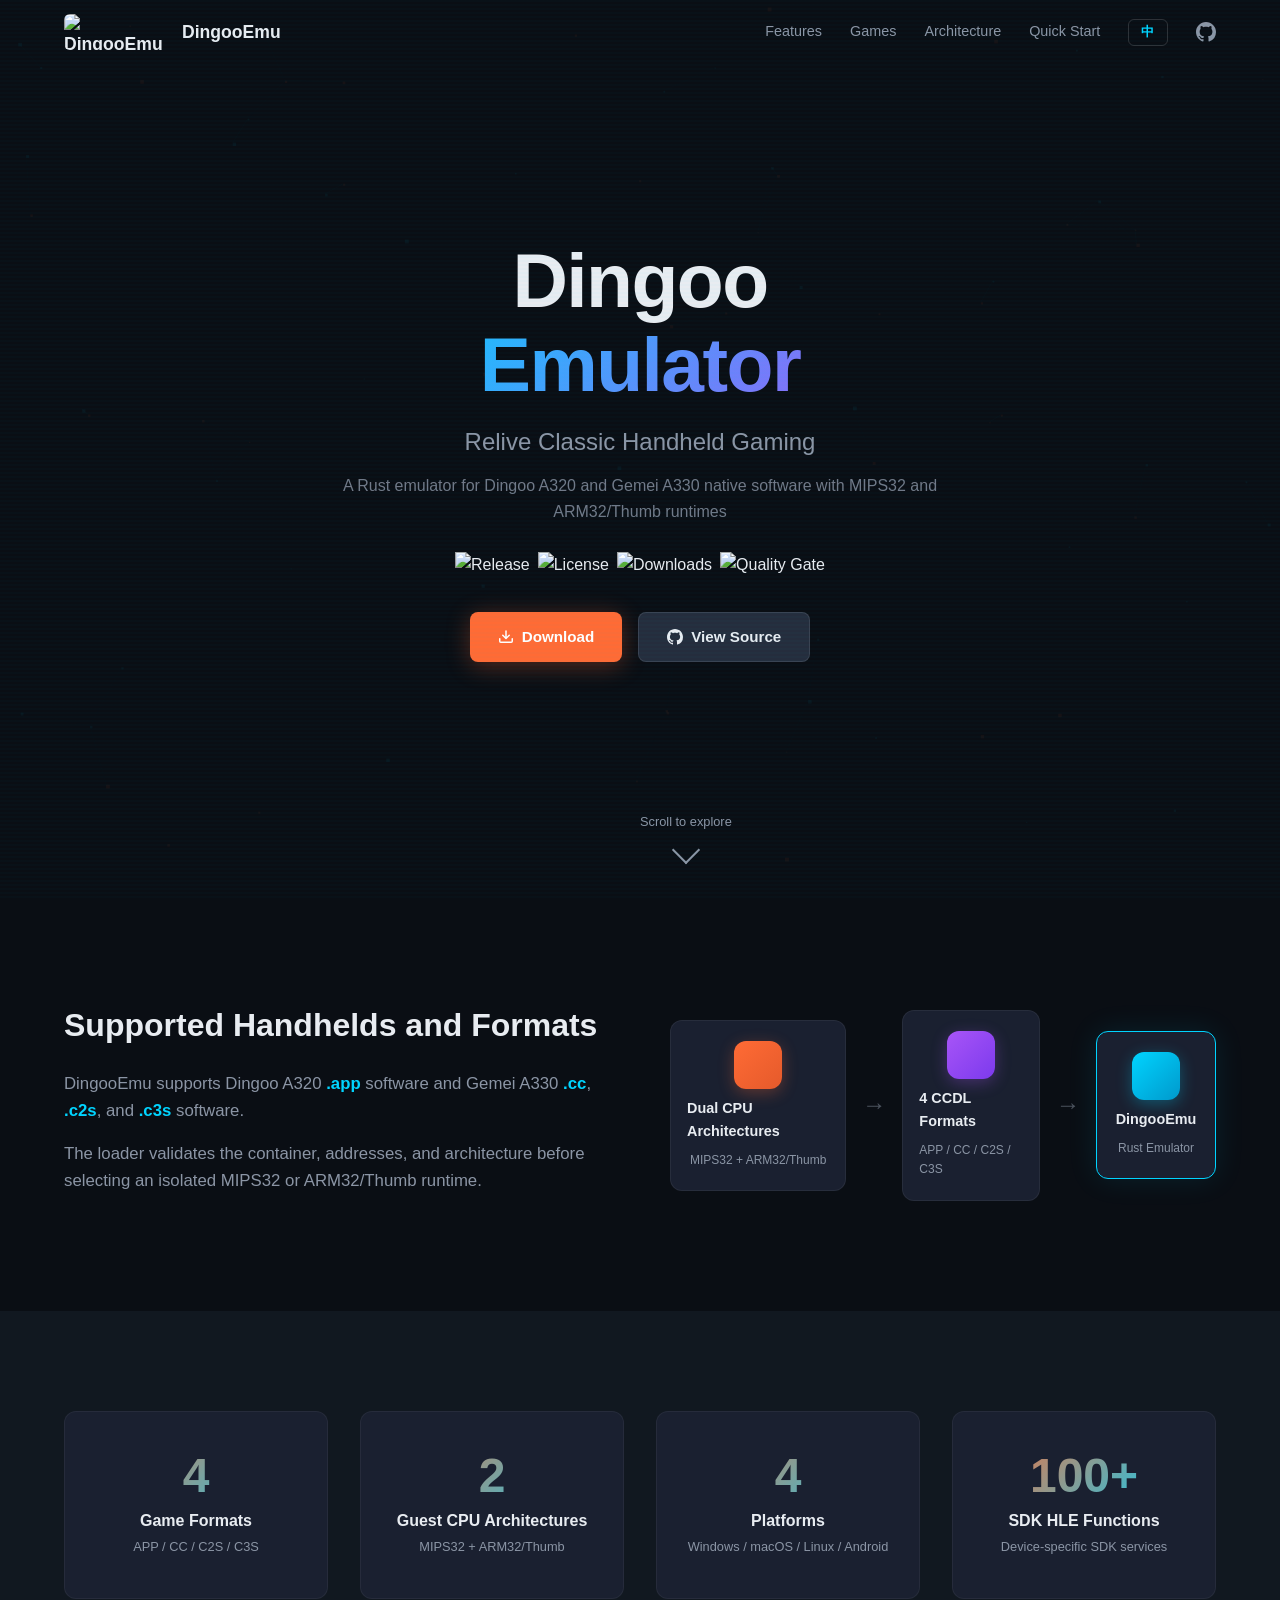
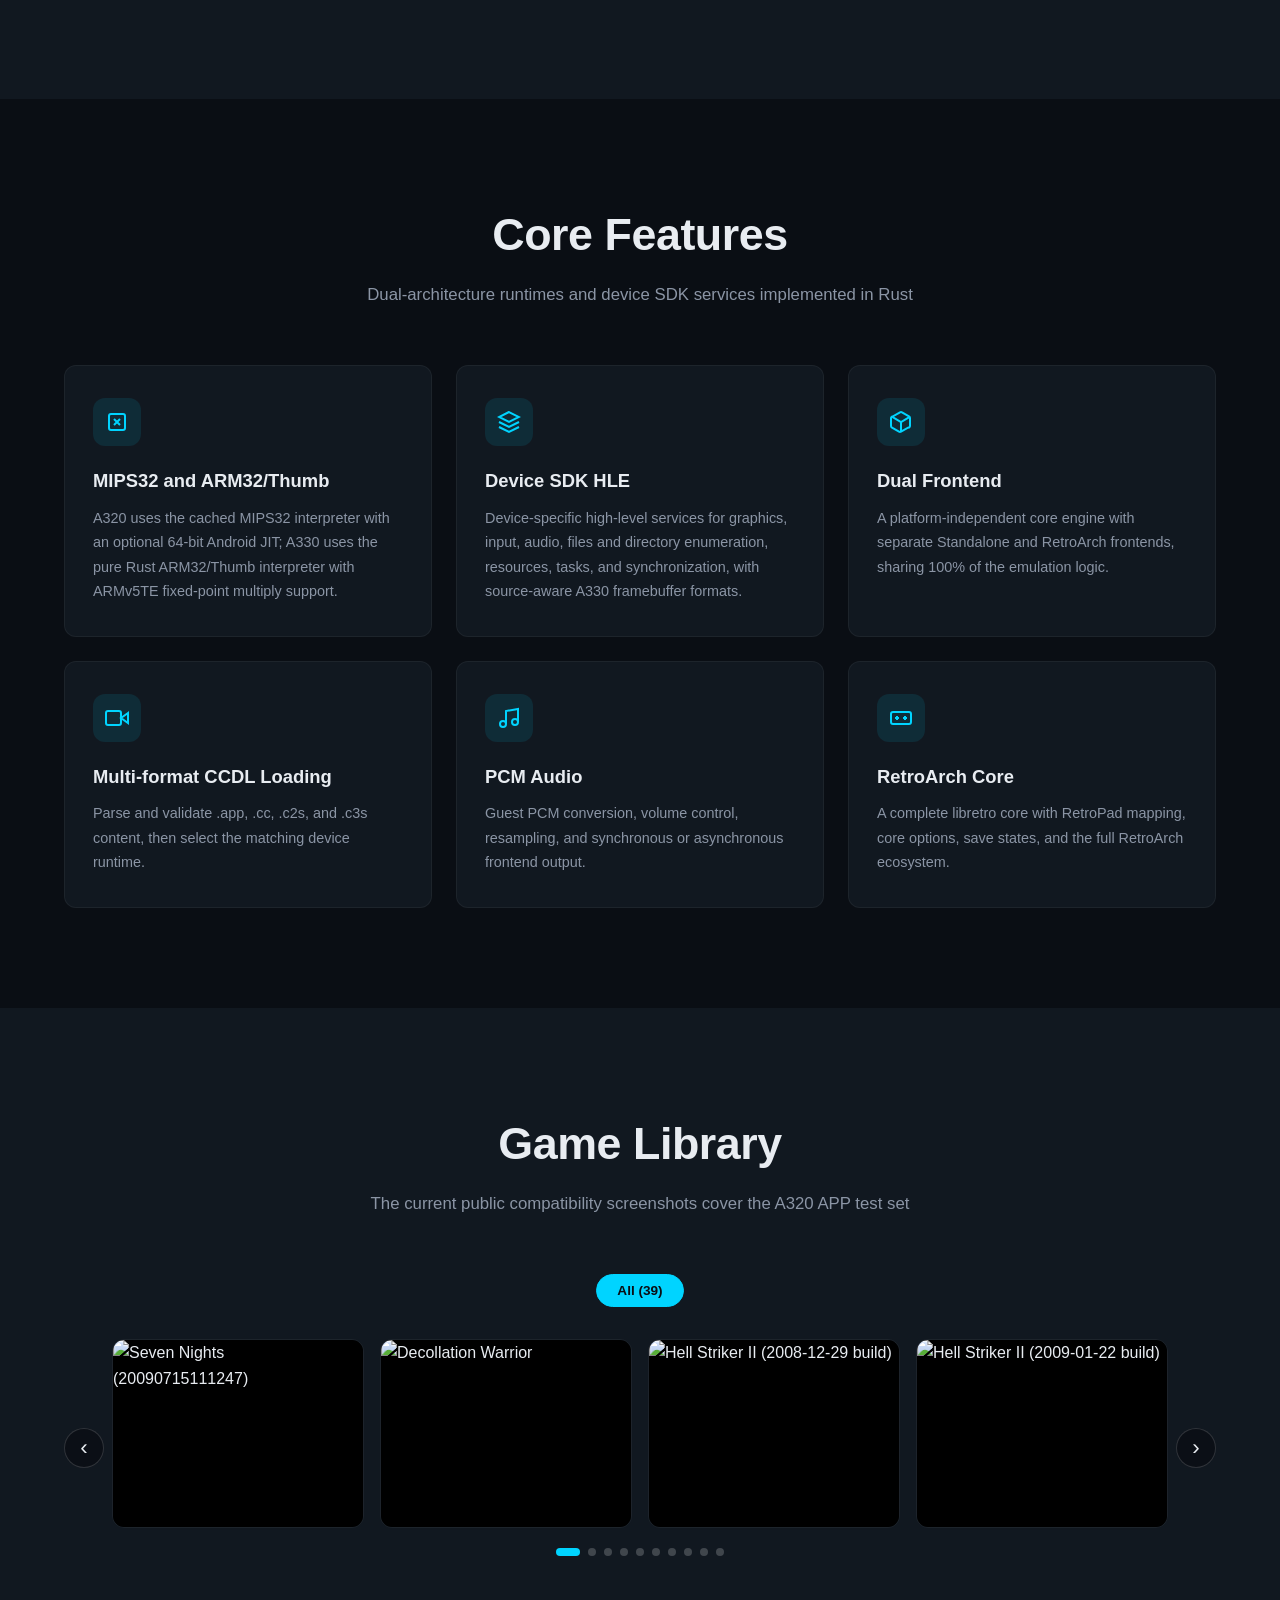
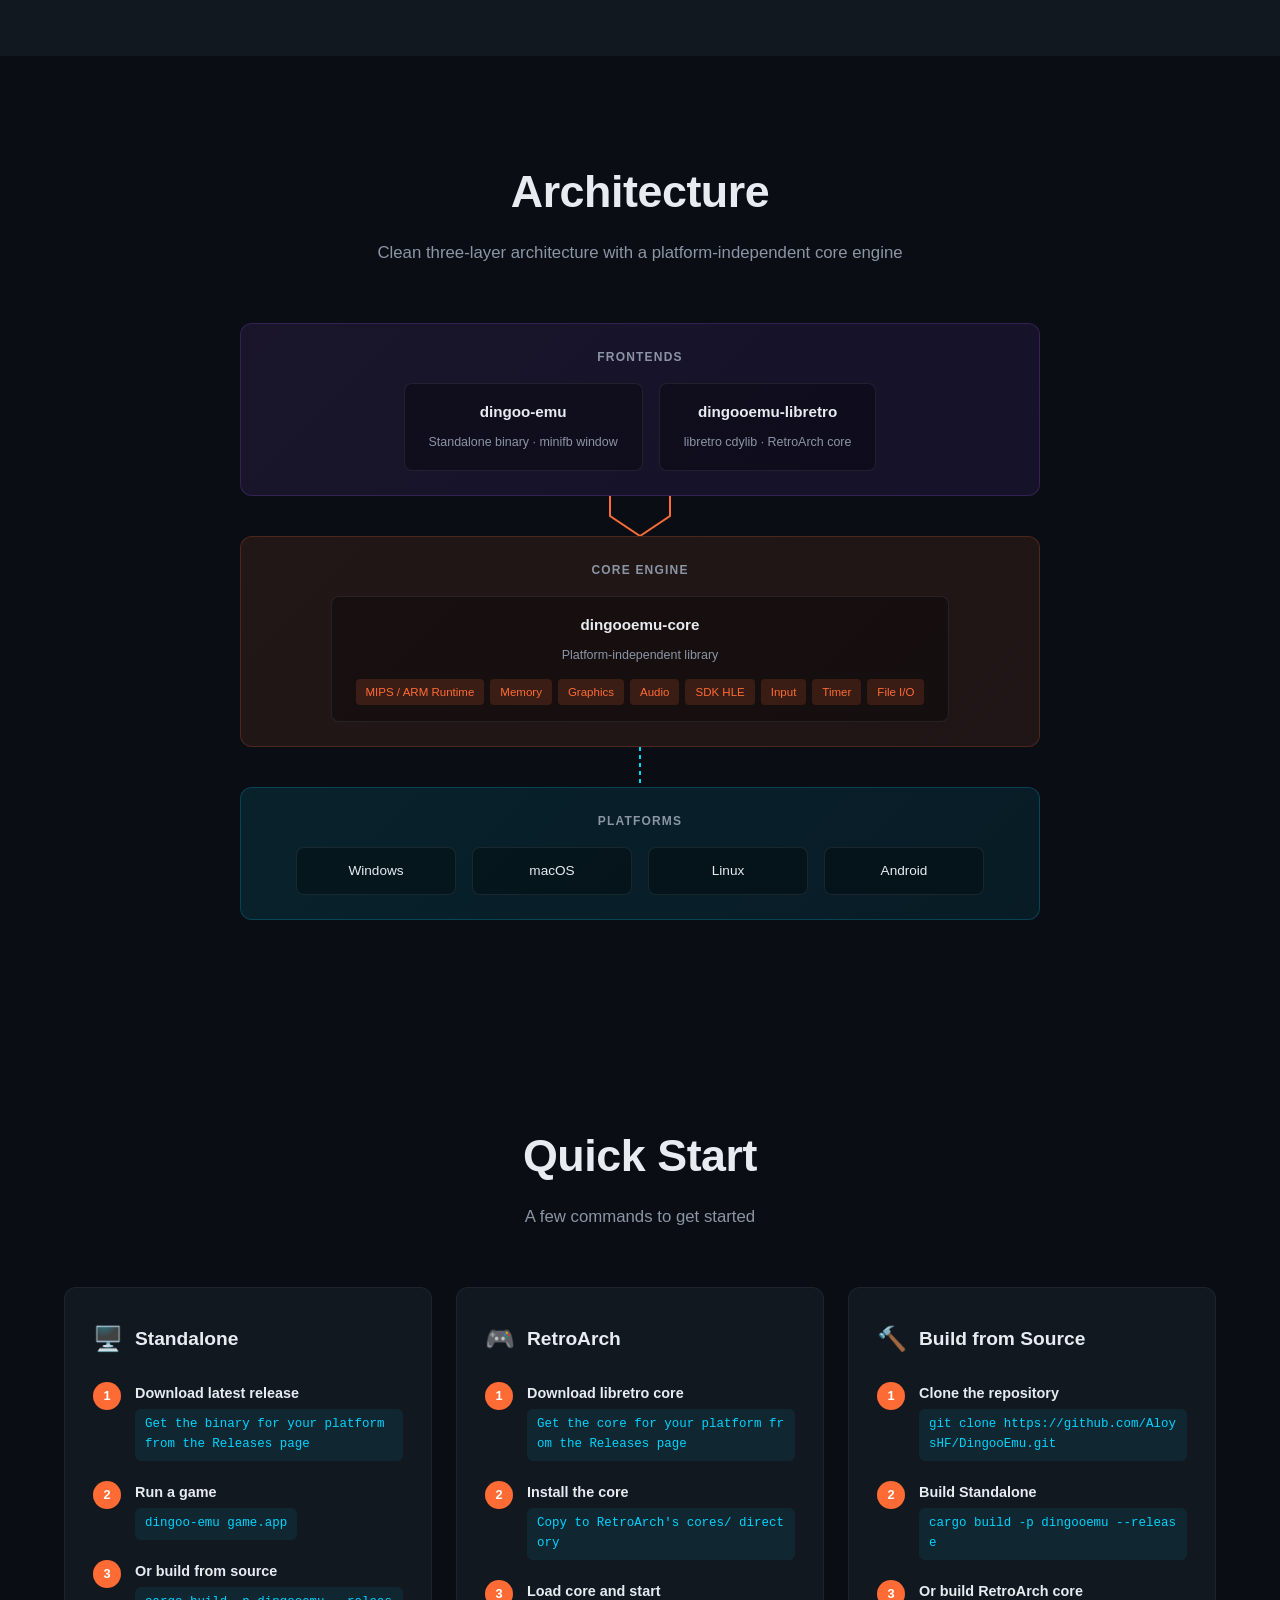
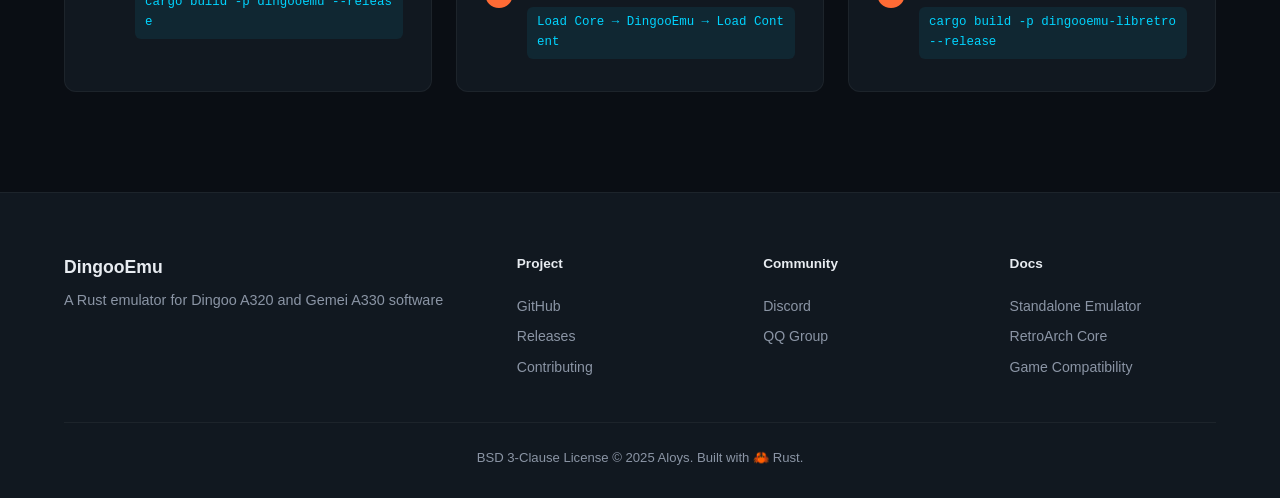
==== site/index.html @ b46c91ad "feat: enumerate A330 guest files" ====
<!DOCTYPE html>
<html lang="zh-CN">
<head>
  <meta charset="UTF-8">
  <meta name="viewport" content="width=device-width, initial-scale=1.0">
  <title>DingooEmu — 丁果 A320 与歌美 A330 模拟器</title>
  <meta name="description" content="用 Rust 编写的丁果 A320 与歌美 A330 模拟器，支持 APP、CC、C2S、C3S 和 MIPS32、ARM32/Thumb 双架构">
  <link rel="icon" type="image/png" href="res/logo-banner.png">
  <link rel="stylesheet" href="css/style.css">
</head>
<body>

  <!-- ====== NAV ====== -->
  <nav id="navbar">
    <div class="nav-inner">
      <a href="#hero" class="nav-logo">
        <img src="res/logo-banner.png" alt="DingooEmu" width="120" height="40">
        <span>DingooEmu</span>
      </a>
      <div class="nav-links">
        <a href="#features" data-i18n="nav-features">核心特性</a>
        <a href="#gallery" data-i18n="nav-games">游戏库</a>
        <a href="#architecture" data-i18n="nav-arch">技术架构</a>
        <a href="#quickstart" data-i18n="nav-quickstart">快速开始</a>
        <button id="lang-toggle" class="lang-toggle" aria-label="Switch language">EN</button>
        <a href="https://github.com/AloysHF/DingooEmu" class="nav-github" target="_blank">
          <svg width="20" height="20" viewBox="0 0 16 16" fill="currentColor"><path d="M8 0C3.58 0 0 3.58 0 8c0 3.54 2.29 6.53 5.47 7.59.4.07.55-.17.55-.38 0-.19-.01-.82-.01-1.49-2.01.37-2.53-.49-2.69-.94-.09-.23-.48-.94-.82-1.13-.28-.15-.68-.52-.01-.53.63-.01 1.08.58 1.23.82.72 1.21 1.87.87 2.33.66.07-.52.28-.87.51-1.07-1.78-.2-3.64-.89-3.64-3.95 0-.87.31-1.59.82-2.15-.08-.2-.36-1.02.08-2.12 0 0 .67-.21 2.2.82.64-.18 1.32-.27 2-.27.68 0 1.36.09 2 .27 1.53-1.04 2.2-.82 2.2-.82.44 1.1.16 1.92.08 2.12.51.56.82 1.27.82 2.15 0 3.07-1.87 3.75-3.65 3.95.29.25.54.73.54 1.48 0 1.07-.01 1.93-.01 2.2 0 .21.15.46.55.38A8.013 8.013 0 0016 8c0-4.42-3.58-8-8-8z"/></svg>
        </a>
      </div>
      <button class="nav-toggle" aria-label="Toggle menu">
        <span></span><span></span><span></span>
      </button>
    </div>
  </nav>

  <!-- ====== HERO ====== -->
  <section id="hero">
    <div class="hero-bg">
      <canvas id="pixel-canvas"></canvas>
    </div>
    <div class="hero-content">
      <h1 class="hero-title">
        <span class="hero-title-line">Dingoo</span>
        <span class="hero-title-line accent">Emulator</span>
      </h1>
      <p class="hero-subtitle" data-i18n="hero-subtitle">重温经典掌机游戏</p>
      <p class="hero-desc" data-i18n="hero-desc">用 Rust 编写的丁果 A320 与歌美 A330 模拟器，支持 MIPS32 和 ARM32/Thumb 原生软件</p>
      <div class="hero-badges">
        <img src="https://img.shields.io/github/v/release/AloysHF/DingooEmu?style=for-the-badge" alt="Release">
        <img src="https://img.shields.io/badge/license-BSD%203--Clause-blue?style=for-the-badge" alt="License">
        <img src="https://img.shields.io/github/downloads/AloysHF/DingooEmu/total?style=for-the-badge&label=downloads" alt="Downloads">
        <img src="https://sonarcloud.io/api/project_badges/measure?project=AloysHF_DingooEmu&metric=alert_status&style=for-the-badge" alt="Quality Gate">
      </div>
      <div class="hero-actions">
        <a href="https://github.com/AloysHF/DingooEmu/releases/latest" class="btn btn-primary" target="_blank">
          <svg width="16" height="16" viewBox="0 0 16 16" fill="currentColor"><path d="M2.75 14A1.75 1.75 0 011 12.25v-2.5a.75.75 0 011.5 0v2.5c0 .138.112.25.25.25h10.5a.25.25 0 00.25-.25v-2.5a.75.75 0 011.5 0v2.5A1.75 1.75 0 0113.25 14H2.75z"/><path d="M7.25 7.689V2a.75.75 0 011.5 0v5.689l1.97-1.969a.749.749 0 111.06 1.06l-3.25 3.25a.749.749 0 01-1.06 0L4.22 6.78a.749.749 0 111.06-1.06l1.97 1.969z"/></svg>
          <span data-i18n="hero-download">下载</span>
        </a>
        <a href="https://github.com/AloysHF/DingooEmu" class="btn btn-secondary" target="_blank">
          <svg width="16" height="16" viewBox="0 0 16 16" fill="currentColor"><path d="M8 0C3.58 0 0 3.58 0 8c0 3.54 2.29 6.53 5.47 7.59.4.07.55-.17.55-.38 0-.19-.01-.82-.01-1.49-2.01.37-2.53-.49-2.69-.94-.09-.23-.48-.94-.82-1.13-.28-.15-.68-.52-.01-.53.63-.01 1.08.58 1.23.82.72 1.21 1.87.87 2.33.66.07-.52.28-.87.51-1.07-1.78-.2-3.64-.89-3.64-3.95 0-.87.31-1.59.82-2.15-.08-.2-.36-1.02.08-2.12 0 0 .67-.21 2.2.82.64-.18 1.32-.27 2-.27.68 0 1.36.09 2 .27 1.53-1.04 2.2-.82 2.2-.82.44 1.1.16 1.92.08 2.12.51.56.82 1.27.82 2.15 0 3.07-1.87 3.75-3.65 3.95.29.25.54.73.54 1.48 0 1.07-.01 1.93-.01 2.2 0 .21.15.46.55.38A8.013 8.013 0 0016 8c0-4.42-3.58-8-8-8z"/></svg>
          <span data-i18n="hero-github">查看源码</span>
        </a>
      </div>
    </div>
    <div class="hero-scroll">
      <span data-i18n="hero-scroll">向下滚动探索</span>
      <div class="scroll-arrow"></div>
    </div>
  </section>

  <!-- ====== ABOUT ====== -->
  <section id="about" class="section">
    <div class="container">
      <div class="about-grid">
        <div class="about-text fade-in-up">
          <h2 data-i18n="about-title">支持的掌机与格式</h2>
          <p data-i18n="about-p1">DingooEmu 支持丁果 A320 的 <strong>.app</strong> 原生软件，以及歌美 A330 的 <strong>.cc</strong>、<strong>.c2s</strong> 和 <strong>.c3s</strong> 原生软件。</p>
          <p data-i18n="about-p2">加载器会验证容器、地址和架构，再选择彼此隔离的 MIPS32 或 ARM32/Thumb 运行时。</p>
        </div>
        <div class="about-diagram fade-in-up">
          <div class="diagram-flow">
            <div class="diagram-node">
              <div class="diagram-icon chip-icon"></div>
              <span data-i18n="about-chip">双 CPU 架构</span>
              <small data-i18n="about-chip-sub">MIPS32 + ARM32/Thumb</small>
            </div>
            <div class="diagram-arrow">→</div>
            <div class="diagram-node">
              <div class="diagram-icon game-icon"></div>
              <span data-i18n="about-game">4 种 CCDL 格式</span>
              <small data-i18n="about-game-sub">APP / CC / C2S / C3S</small>
            </div>
            <div class="diagram-arrow">→</div>
            <div class="diagram-node highlight">
              <div class="diagram-icon emu-icon"></div>
              <span>DingooEmu</span>
              <small data-i18n="about-emu-sub">Rust 模拟器</small>
            </div>
          </div>
        </div>
      </div>
    </div>
  </section>

  <!-- ====== STATS ====== -->
  <section id="stats" class="section section-dark">
    <div class="container">
      <div class="stats-grid">
        <div class="stat-item fade-in-up">
          <div class="stat-number" data-target="4">0</div>
          <div class="stat-label" data-i18n="stat-games">支持游戏格式</div>
          <div class="stat-sub" data-i18n="stat-games-sub">APP / CC / C2S / C3S</div>
        </div>
        <div class="stat-item fade-in-up">
          <div class="stat-number" data-target="2">0</div>
          <div class="stat-label" data-i18n="stat-opcodes">来宾 CPU 架构</div>
          <div class="stat-sub" data-i18n="stat-opcodes-sub">MIPS32 + ARM32/Thumb</div>
        </div>
        <div class="stat-item fade-in-up">
          <div class="stat-number" data-target="4">0</div>
          <div class="stat-label" data-i18n="stat-platforms">目标平台</div>
          <div class="stat-sub" data-i18n="stat-platforms-sub">Windows / macOS / Linux / Android</div>
        </div>
        <div class="stat-item fade-in-up">
          <div class="stat-number" data-target="100" data-suffix="+">0</div>
          <div class="stat-label" data-i18n="stat-lines">SDK HLE 函数</div>
          <div class="stat-sub" data-i18n="stat-lines-sub">设备专用 SDK 服务</div>
        </div>
      </div>
    </div>
  </section>

  <!-- ====== FEATURES ====== -->
  <section id="features" class="section">
    <div class="container">
      <h2 class="section-title fade-in-up" data-i18n="feat-title">核心特性</h2>
      <p class="section-subtitle fade-in-up" data-i18n="feat-subtitle">双架构运行时与设备 SDK 均使用 Rust 实现</p>
      <div class="features-grid">
        <div class="feature-card fade-in-up">
          <div class="feature-icon">
            <svg viewBox="0 0 24 24" fill="none" stroke="currentColor" stroke-width="2"><rect x="4" y="4" width="16" height="16" rx="2"/><path d="M9 9l3 3-3 3"/><path d="M15 15l-3-3 3-3"/></svg>
          </div>
          <h3 data-i18n="feat-mips-title">MIPS32 与 ARM32/Thumb</h3>
          <p data-i18n="feat-mips-desc">A320 使用缓存 MIPS32 解释器，并可在 64 位 Android 上启用 JIT；A330 使用支持 ARMv5TE 定点乘法的纯 Rust ARM32/Thumb 解释器。</p>
        </div>
        <div class="feature-card fade-in-up">
          <div class="feature-icon">
            <svg viewBox="0 0 24 24" fill="none" stroke="currentColor" stroke-width="2"><path d="M12 2L2 7l10 5 10-5-10-5z"/><path d="M2 17l10 5 10-5"/><path d="M2 12l10 5 10-5"/></svg>
          </div>
          <h3 data-i18n="feat-sdk-title">设备 SDK HLE</h3>
          <p data-i18n="feat-sdk-desc">按设备提供图形、输入、音频、文件与目录枚举、资源、任务和同步等高层模拟服务，并按 A330 帧缓冲来源处理像素格式。</p>
        </div>
        <div class="feature-card fade-in-up">
          <div class="feature-icon">
            <svg viewBox="0 0 24 24" fill="none" stroke="currentColor" stroke-width="2"><path d="M21 16V8a2 2 0 00-1-1.73l-7-4a2 2 0 00-2 0l-7 4A2 2 0 002 8v8a2 2 0 001 1.73l7 4a2 2 0 002 0l7-4A2 2 0 0021 16z"/><polyline points="3.27 6.96 12 12.01 20.73 6.96"/><line x1="12" y1="22.08" x2="12" y2="12"/></svg>
          </div>
          <h3 data-i18n="feat-dual-title">双前端架构</h3>
          <p data-i18n="feat-dual-desc">平台无关的核心引擎 + 独立的 Standalone 和 RetroArch 前端，共享 100% 模拟逻辑。</p>
        </div>
        <div class="feature-card fade-in-up">
          <div class="feature-icon">
            <svg viewBox="0 0 24 24" fill="none" stroke="currentColor" stroke-width="2"><polygon points="23 7 16 12 23 17 23 7"/><rect x="1" y="5" width="15" height="14" rx="2"/></svg>
          </div>
          <h3 data-i18n="feat-app-title">多格式 CCDL 加载</h3>
          <p data-i18n="feat-app-desc">解析并验证 .app、.cc、.c2s 和 .c3s，自动选择匹配的设备运行时。</p>
        </div>
        <div class="feature-card fade-in-up">
          <div class="feature-icon">
            <svg viewBox="0 0 24 24" fill="none" stroke="currentColor" stroke-width="2"><path d="M9 18V5l12-2v13"/><circle cx="6" cy="18" r="3"/><circle cx="18" cy="16" r="3"/></svg>
          </div>
          <h3 data-i18n="feat-audio-title">PCM 音频</h3>
          <p data-i18n="feat-audio-desc">支持来宾 PCM 格式转换、音量控制、重采样以及同步或异步前端输出。</p>
        </div>
        <div class="feature-card fade-in-up">
          <div class="feature-icon">
            <svg viewBox="0 0 24 24" fill="none" stroke="currentColor" stroke-width="2"><rect x="2" y="6" width="20" height="12" rx="2"/><path d="M6 12h4"/><path d="M14 12h4"/><path d="M8 10v4"/><path d="M16 10v4"/></svg>
          </div>
          <h3 data-i18n="feat-retro-title">RetroArch 核心</h3>
          <p data-i18n="feat-retro-desc">完整的 libretro 核心，支持 RetroPad 映射、核心选项、即时存档等 RetroArch 生态功能。</p>
        </div>
      </div>
    </div>
  </section>

  <!-- ====== GAME GALLERY ====== -->
  <section id="gallery" class="section section-dark">
    <div class="container">
      <h2 class="section-title fade-in-up" data-i18n="gallery-title">游戏库</h2>
      <p class="section-subtitle fade-in-up" data-i18n="gallery-subtitle">当前公开兼容性截图来自 A320 APP 测试集</p>
      <div id="gallery-dynamic" class="fade-in-up"></div>
    </div>
  </section>

  <!-- ====== ARCHITECTURE ====== -->
  <section id="architecture" class="section">
    <div class="container">
      <h2 class="section-title fade-in-up" data-i18n="arch-title">技术架构</h2>
      <p class="section-subtitle fade-in-up" data-i18n="arch-subtitle">清晰的三层架构，平台无关的核心引擎</p>
      <div class="arch-diagram fade-in-up">
        <div class="arch-layer arch-frontend">
          <div class="arch-label" data-i18n="arch-frontends">前端</div>
          <div class="arch-boxes">
            <div class="arch-box">
              <strong>dingoo-emu</strong>
              <small data-i18n="arch-standalone-sub">Standalone 可执行文件<br>minifb 窗口</small>
            </div>
            <div class="arch-box">
              <strong>dingooemu-libretro</strong>
              <small data-i18n="arch-libretro-sub">libretro cdylib<br>RetroArch 核心</small>
            </div>
          </div>
        </div>
        <div class="arch-connector">
          <svg viewBox="0 0 100 40" preserveAspectRatio="none">
            <path d="M20 0 L20 20 L50 40" stroke="#FF6B35" stroke-width="2" fill="none"/>
            <path d="M80 0 L80 20 L50 40" stroke="#FF6B35" stroke-width="2" fill="none"/>
          </svg>
        </div>
        <div class="arch-layer arch-core">
          <div class="arch-label" data-i18n="arch-core">核心引擎</div>
          <div class="arch-boxes">
            <div class="arch-box core-box">
              <strong>dingooemu-core</strong>
              <small data-i18n="arch-core-sub">平台无关的库</small>
              <div class="core-modules">
                <span data-i18n="arch-cpu">MIPS / ARM Runtime</span>
                <span>Memory</span>
                <span>Graphics</span>
                <span>Audio</span>
                <span>SDK HLE</span>
                <span>Input</span>
                <span>Timer</span>
                <span>File I/O</span>
              </div>
            </div>
          </div>
        </div>
        <div class="arch-connector">
          <svg viewBox="0 0 100 40" preserveAspectRatio="none">
            <path d="M50 0 L50 40" stroke="#00D4FF" stroke-width="2" fill="none" stroke-dasharray="4,4"/>
          </svg>
        </div>
        <div class="arch-layer arch-platform">
          <div class="arch-label" data-i18n="arch-platforms">目标平台</div>
          <div class="arch-boxes">
            <div class="arch-box small-box">Windows</div>
            <div class="arch-box small-box">macOS</div>
            <div class="arch-box small-box">Linux</div>
            <div class="arch-box small-box">Android</div>
          </div>
        </div>
      </div>
    </div>
  </section>

  <!-- ====== QUICK START ====== -->
  <section id="quickstart" class="section">
    <div class="container">
      <h2 class="section-title fade-in-up" data-i18n="qs-title">快速开始</h2>
      <p class="section-subtitle fade-in-up" data-i18n="qs-subtitle">几行命令，即刻体验</p>
      <div class="quickstart-grid">
        <div class="quickstart-card fade-in-up">
          <div class="qs-header">
            <span class="qs-icon">🖥️</span>
            <h3 data-i18n="qs-standalone">Standalone</h3>
          </div>
          <div class="qs-steps">
            <div class="qs-step">
              <span class="qs-num">1</span>
              <div>
                <p data-i18n="qs-standalone-1">下载最新版本</p>
                <code data-i18n="qs-standalone-1-sub">从 Releases 页面下载对应平台的二进制文件</code>
              </div>
            </div>
            <div class="qs-step">
              <span class="qs-num">2</span>
              <div>
                <p data-i18n="qs-standalone-2">运行游戏</p>
                <code>dingoo-emu game.app</code>
              </div>
            </div>
            <div class="qs-step">
              <span class="qs-num">3</span>
              <div>
                <p data-i18n="qs-standalone-3">或从源码编译</p>
                <code>cargo build -p dingooemu --release</code>
              </div>
            </div>
          </div>
        </div>
        <div class="quickstart-card fade-in-up">
          <div class="qs-header">
            <span class="qs-icon">🎮</span>
            <h3>RetroArch</h3>
          </div>
          <div class="qs-steps">
            <div class="qs-step">
              <span class="qs-num">1</span>
              <div>
                <p data-i18n="qs-retro-1">下载 libretro 核心</p>
                <code data-i18n="qs-retro-1-sub">从 Releases 页面下载对应平台的核心文件</code>
              </div>
            </div>
            <div class="qs-step">
              <span class="qs-num">2</span>
              <div>
                <p data-i18n="qs-retro-2">安装核心</p>
                <code data-i18n="qs-retro-2-sub">复制到 RetroArch 的 cores/ 目录</code>
              </div>
            </div>
            <div class="qs-step">
              <span class="qs-num">3</span>
              <div>
                <p data-i18n="qs-retro-3">加载核心并启动</p>
                <code>Load Core → DingooEmu → Load Content</code>
              </div>
            </div>
          </div>
        </div>
        <div class="quickstart-card fade-in-up">
          <div class="qs-header">
            <span class="qs-icon">🔨</span>
            <h3 data-i18n="qs-build">从源码编译</h3>
          </div>
          <div class="qs-steps">
            <div class="qs-step">
              <span class="qs-num">1</span>
              <div>
                <p data-i18n="qs-build-1">克隆仓库</p>
                <code>git clone https://github.com/AloysHF/DingooEmu.git</code>
              </div>
            </div>
            <div class="qs-step">
              <span class="qs-num">2</span>
              <div>
                <p data-i18n="qs-build-2">编译 Standalone</p>
                <code>cargo build -p dingooemu --release</code>
              </div>
            </div>
            <div class="qs-step">
              <span class="qs-num">3</span>
              <div>
                <p data-i18n="qs-build-3">或编译 RetroArch 核心</p>
                <code>cargo build -p dingooemu-libretro --release</code>
              </div>
            </div>
          </div>
        </div>
      </div>
    </div>
  </section>

  <!-- ====== FOOTER ====== -->
  <footer id="footer">
    <div class="container">
      <div class="footer-grid">
        <div class="footer-brand">
          <span class="footer-name">DingooEmu</span>
          <p data-i18n="footer-desc">用 Rust 编写的丁果 A320 与歌美 A330 模拟器</p>
        </div>
        <div class="footer-links">
          <h4 data-i18n="footer-project">项目</h4>
          <a href="https://github.com/AloysHF/DingooEmu" target="_blank">GitHub</a>
          <a href="https://github.com/AloysHF/DingooEmu/releases" target="_blank">Releases</a>
          <a href="https://github.com/AloysHF/DingooEmu/blob/master/docs/CONTRIBUTING.md" target="_blank" data-i18n="footer-contributing">贡献指南</a>
        </div>
        <div class="footer-links">
          <h4 data-i18n="footer-community">社区</h4>
          <a href="https://discord.gg/7XDdSrYD" target="_blank">Discord</a>
          <a href="https://qm.qq.com/q/LAO7DKAWUC" target="_blank">QQ Group</a>
        </div>
        <div class="footer-links">
          <h4 data-i18n="footer-docs">文档</h4>
          <a href="https://github.com/AloysHF/DingooEmu/blob/master/docs/Standalone-Emulator.md" target="_blank" data-i18n="footer-cli">独立模拟器</a>
          <a href="https://github.com/AloysHF/DingooEmu/blob/master/docs/RetroArch-Core.md" target="_blank" data-i18n="footer-core">RetroArch Core</a>
          <a href="https://github.com/AloysHF/DingooEmu/blob/master/docs/Game-Compatibility.md" target="_blank" data-i18n="footer-gamelist">游戏兼容性</a>
        </div>
      </div>
      <div class="footer-bottom">
        <p data-i18n="footer-copy">BSD 3-Clause License &copy; 2025 Aloys. Built with 🦀 Rust.</p>
      </div>
    </div>
  </footer>

  <script src="js/main.js"></script>
</body>
</html>
---- site/css/style.css ----
/* ============================================================
   DingooEmu — Landing Page Styles
   Color palette inspired by retro handheld gaming:
     Cyan        #00D4FF / #0099CC
     Orange      #FF6B35 / #E55A2B
     Purple      #A855F7 / #7C3AED
     Dark        #0A0E14 / #111820 / #1A2030 / #252D3D
   ============================================================ */

/* ---- Reset & Base ---- */
*, *::before, *::after { margin: 0; padding: 0; box-sizing: border-box; }

:root {
  --cyan: #00D4FF;
  --cyan-dark: #0099CC;
  --orange: #FF6B35;
  --orange-dark: #E55A2B;
  --purple: #A855F7;
  --purple-dark: #7C3AED;
  --dark: #0A0E14;
  --dark-2: #111820;
  --dark-3: #1A2030;
  --dark-4: #252D3D;
  --text: #E8ECF1;
  --text-dim: #8B95A5;
  --radius: 12px;
  --font-mono: 'SF Mono', 'Fira Code', 'Cascadia Code', 'JetBrains Mono', Consolas, monospace;
  --font-sans: -apple-system, BlinkMacSystemFont, 'Segoe UI', Roboto, 'Noto Sans SC', sans-serif;
}

html { scroll-behavior: smooth; }

body {
  font-family: var(--font-sans);
  background: var(--dark);
  color: var(--text);
  line-height: 1.6;
  overflow-x: hidden;
}

a { color: inherit; text-decoration: none; }
img { max-width: 100%; display: block; }

.container {
  max-width: 1200px;
  margin: 0 auto;
  padding: 0 24px;
}

/* ---- Scanline overlay (global) ---- */
body::after {
  content: '';
  position: fixed;
  inset: 0;
  pointer-events: none;
  z-index: 9999;
  background: repeating-linear-gradient(
    0deg,
    transparent,
    transparent 2px,
    rgba(0, 212, 255, 0.02) 2px,
    rgba(0, 212, 255, 0.02) 4px
  );
}

/* ============================================================
   NAV
   ============================================================ */
#navbar {
  position: fixed;
  top: 0;
  left: 0;
  right: 0;
  z-index: 1000;
  transition: background 0.3s, backdrop-filter 0.3s, box-shadow 0.3s;
}

#navbar.scrolled {
  background: rgba(10, 14, 20, 0.9);
  backdrop-filter: blur(16px);
  -webkit-backdrop-filter: blur(16px);
  box-shadow: 0 1px 0 rgba(0, 212, 255, 0.2);
}

.nav-inner {
  max-width: 1200px;
  margin: 0 auto;
  padding: 0 24px;
  height: 64px;
  display: flex;
  align-items: center;
  justify-content: space-between;
}

.nav-logo {
  display: flex;
  align-items: center;
  gap: 10px;
  font-weight: 700;
  font-size: 1.1rem;
}

.nav-logo img { border-radius: 6px; height: 36px; width: auto; }

.nav-links {
  display: flex;
  align-items: center;
  gap: 28px;
}

.nav-links a {
  font-size: 0.9rem;
  color: var(--text-dim);
  transition: color 0.2s;
  font-weight: 500;
}

.nav-links a:hover { color: var(--cyan); }

.nav-github {
  display: flex;
  align-items: center;
}

.nav-toggle {
  display: none;
  flex-direction: column;
  gap: 5px;
  background: none;
  border: none;
  cursor: pointer;
  padding: 4px;
}

.nav-toggle span {
  display: block;
  width: 24px;
  height: 2px;
  background: var(--text);
  transition: 0.3s;
}

/* ============================================================
   HERO
   ============================================================ */
#hero {
  position: relative;
  min-height: 100vh;
  display: flex;
  flex-direction: column;
  align-items: center;
  justify-content: center;
  text-align: center;
  overflow: hidden;
}

.hero-bg {
  position: absolute;
  inset: 0;
  z-index: 0;
}

#pixel-canvas {
  width: 100%;
  height: 100%;
  opacity: 0.12;
}

.hero-content {
  position: relative;
  z-index: 1;
  padding: 0 24px;
}

.hero-title {
  font-size: clamp(2.5rem, 6vw, 5rem);
  font-weight: 800;
  line-height: 1.1;
  margin-bottom: 16px;
  letter-spacing: -0.02em;
}

.hero-title-line {
  display: block;
}

.hero-title-line.accent {
  background: linear-gradient(135deg, var(--cyan), var(--purple));
  -webkit-background-clip: text;
  -webkit-text-fill-color: transparent;
  background-clip: text;
}

.hero-subtitle {
  font-size: clamp(1rem, 2.5vw, 1.5rem);
  color: var(--text-dim);
  margin-bottom: 12px;
  font-weight: 400;
}

.hero-desc {
  font-size: 1rem;
  color: var(--text-dim);
  max-width: 600px;
  margin: 0 auto 28px;
  opacity: 0.8;
}

.hero-badges {
  display: flex;
  gap: 8px;
  justify-content: center;
  flex-wrap: wrap;
  margin-bottom: 32px;
}

.hero-badges img { height: 28px; }

.hero-actions {
  display: flex;
  gap: 16px;
  justify-content: center;
  flex-wrap: wrap;
}

.btn {
  display: inline-flex;
  align-items: center;
  gap: 8px;
  padding: 12px 28px;
  border-radius: 8px;
  font-weight: 600;
  font-size: 0.95rem;
  transition: all 0.25s;
  border: none;
  cursor: pointer;
}

.btn-primary {
  background: var(--orange);
  color: #fff;
  box-shadow: 0 4px 24px rgba(255, 107, 53, 0.3);
}

.btn-primary:hover {
  background: var(--orange-dark);
  transform: translateY(-2px);
  box-shadow: 0 8px 32px rgba(255, 107, 53, 0.4);
}

.btn-secondary {
  background: var(--dark-4);
  color: var(--text);
  border: 1px solid rgba(255,255,255,0.1);
}

.btn-secondary:hover {
  background: #3a3a3a;
  transform: translateY(-2px);
}

.hero-scroll {
  position: absolute;
  bottom: 40px;
  left: 50%;
  transform: translateX(-50%);
  display: flex;
  flex-direction: column;
  align-items: center;
  gap: 8px;
  color: var(--text-dim);
  font-size: 0.8rem;
  animation: fadeInUp 1s 1.5s both;
}

.scroll-arrow {
  width: 20px;
  height: 20px;
  border-right: 2px solid var(--text-dim);
  border-bottom: 2px solid var(--text-dim);
  transform: rotate(45deg);
  animation: scrollBounce 2s infinite;
}

@keyframes scrollBounce {
  0%, 100% { transform: rotate(45deg) translateY(0); opacity: 1; }
  50% { transform: rotate(45deg) translateY(6px); opacity: 0.5; }
}

/* ============================================================
   SECTIONS
   ============================================================ */
.section {
  padding: 100px 0;
}

.section-dark {
  background: var(--dark-2);
}

.section-title {
  font-size: clamp(1.8rem, 4vw, 2.8rem);
  font-weight: 800;
  text-align: center;
  margin-bottom: 12px;
  letter-spacing: -0.01em;
}

.section-subtitle {
  text-align: center;
  color: var(--text-dim);
  font-size: 1.05rem;
  margin-bottom: 56px;
  max-width: 600px;
  margin-left: auto;
  margin-right: auto;
}

/* ============================================================
   ABOUT
   ============================================================ */
.about-grid {
  display: grid;
  grid-template-columns: 1fr 1fr;
  gap: 60px;
  align-items: center;
}

.about-text h2 {
  font-size: 2rem;
  margin-bottom: 20px;
}

.about-text p {
  color: var(--text-dim);
  margin-bottom: 16px;
  font-size: 1.05rem;
}

.about-text strong { color: var(--cyan); }

.diagram-flow {
  display: flex;
  align-items: center;
  justify-content: center;
  gap: 16px;
}

.diagram-node {
  display: flex;
  flex-direction: column;
  align-items: center;
  gap: 8px;
  padding: 20px 16px;
  background: var(--dark-3);
  border: 1px solid rgba(255,255,255,0.06);
  border-radius: var(--radius);
  min-width: 120px;
  transition: 0.3s;
}

.diagram-node:hover {
  border-color: var(--purple);
  transform: translateY(-4px);
}

.diagram-node.highlight {
  border-color: var(--cyan);
  box-shadow: 0 0 30px rgba(0, 212, 255, 0.1);
}

.diagram-icon {
  width: 48px;
  height: 48px;
  border-radius: 12px;
  display: flex;
  align-items: center;
  justify-content: center;
}

.chip-icon {
  background: linear-gradient(135deg, var(--orange), var(--orange-dark));
  box-shadow: 0 4px 16px rgba(255, 107, 53, 0.3);
}

.game-icon {
  background: linear-gradient(135deg, var(--purple), var(--purple-dark));
  box-shadow: 0 4px 16px rgba(168, 85, 247, 0.3);
}

.emu-icon {
  background: linear-gradient(135deg, var(--cyan), var(--cyan-dark));
  box-shadow: 0 4px 16px rgba(0, 212, 255, 0.3);
}

.diagram-node span { font-weight: 600; font-size: 0.9rem; }
.diagram-node small { color: var(--text-dim); font-size: 0.75rem; }

.diagram-arrow {
  font-size: 1.5rem;
  color: var(--text-dim);
  opacity: 0.5;
}

/* ============================================================
   STATS
   ============================================================ */
.stats-grid {
  display: grid;
  grid-template-columns: repeat(4, 1fr);
  gap: 32px;
}

.stat-item {
  text-align: center;
  padding: 40px 16px;
  background: var(--dark-3);
  border: 1px solid rgba(255,255,255,0.05);
  border-radius: var(--radius);
  transition: 0.3s;
}

.stat-item:hover {
  border-color: var(--orange);
  transform: translateY(-4px);
  box-shadow: 0 8px 32px rgba(255, 107, 53, 0.15);
}

.stat-number {
  font-size: 3rem;
  font-weight: 800;
  background: linear-gradient(135deg, var(--orange), var(--cyan));
  -webkit-background-clip: text;
  -webkit-text-fill-color: transparent;
  background-clip: text;
  line-height: 1;
  margin-bottom: 8px;
  font-variant-numeric: tabular-nums;
}

.stat-label {
  font-weight: 600;
  font-size: 1rem;
  margin-bottom: 4px;
}

.stat-sub {
  color: var(--text-dim);
  font-size: 0.8rem;
}

/* ============================================================
   FEATURES
   ============================================================ */
.features-grid {
  display: grid;
  grid-template-columns: repeat(3, 1fr);
  gap: 24px;
}

.feature-card {
  padding: 32px 28px;
  background: var(--dark-2);
  border: 1px solid rgba(255,255,255,0.05);
  border-radius: var(--radius);
  transition: all 0.3s;
  position: relative;
  overflow: hidden;
}

.feature-card::before {
  content: '';
  position: absolute;
  top: 0;
  left: 0;
  right: 0;
  height: 3px;
  background: linear-gradient(90deg, var(--cyan), var(--orange));
  opacity: 0;
  transition: opacity 0.3s;
}

.feature-card:hover {
  border-color: rgba(255,255,255,0.1);
  transform: translateY(-4px);
  box-shadow: 0 12px 40px rgba(0,0,0,0.3);
}

.feature-card:hover::before { opacity: 1; }

.feature-icon {
  width: 48px;
  height: 48px;
  border-radius: 12px;
  background: rgba(0, 212, 255, 0.1);
  display: flex;
  align-items: center;
  justify-content: center;
  margin-bottom: 20px;
  color: var(--cyan);
}

.feature-icon svg { width: 24px; height: 24px; }

.feature-card h3 {
  font-size: 1.15rem;
  margin-bottom: 10px;
  font-weight: 700;
}

.feature-card p {
  color: var(--text-dim);
  font-size: 0.9rem;
  line-height: 1.7;
}

/* ============================================================
   GALLERY
   ============================================================ */
.gallery-filters {
  display: flex;
  gap: 8px;
  justify-content: center;
  flex-wrap: wrap;
  margin-bottom: 40px;
}

.filter-btn {
  padding: 8px 20px;
  border-radius: 100px;
  border: 1px solid rgba(255,255,255,0.1);
  background: transparent;
  color: var(--text-dim);
  font-size: 0.85rem;
  font-weight: 500;
  cursor: pointer;
  transition: all 0.25s;
  font-family: var(--font-sans);
}

.filter-btn:hover {
  border-color: var(--cyan);
  color: var(--cyan);
}

.filter-btn.active {
  background: var(--cyan);
  color: var(--dark);
  border-color: var(--cyan);
  font-weight: 600;
}

.gallery-grid {
  display: grid;
  grid-template-columns: repeat(auto-fill, minmax(220px, 1fr));
  gap: 16px;
}

.gallery-item {
  position: relative;
  border-radius: var(--radius);
  overflow: hidden;
  aspect-ratio: 4 / 3;
  cursor: pointer;
  border: 1px solid rgba(255,255,255,0.05);
  transition: all 0.35s;
}

.gallery-item.hidden {
  display: none;
}

.gallery-item img {
  width: 100%;
  height: 100%;
  object-fit: cover;
  transition: transform 0.5s;
}

.gallery-item:hover {
  transform: translateY(-6px);
  box-shadow: 0 16px 48px rgba(0,0,0,0.5), 0 0 0 1px rgba(0, 212, 255, 0.3);
}

.gallery-item:hover img {
  transform: scale(1.08);
}

.gallery-overlay {
  position: absolute;
  inset: 0;
  background: linear-gradient(to top, rgba(10,14,20,0.95) 0%, rgba(10,14,20,0.3) 50%, transparent 100%);
  display: flex;
  flex-direction: column;
  justify-content: flex-end;
  padding: 16px;
  opacity: 0;
  transition: opacity 0.35s;
}

.gallery-item:hover .gallery-overlay { opacity: 1; }

.gallery-tag {
  display: inline-block;
  padding: 2px 8px;
  border-radius: 4px;
  background: var(--orange);
  color: #fff;
  font-size: 0.7rem;
  font-weight: 700;
  margin-bottom: 6px;
  width: fit-content;
}

.gallery-overlay h4 {
  font-size: 0.95rem;
  font-weight: 700;
  margin-bottom: 4px;
}

.gallery-overlay p {
  font-size: 0.78rem;
  color: var(--text-dim);
  line-height: 1.4;
}

/* ============================================================
   ARCHITECTURE
   ============================================================ */
.arch-diagram {
  max-width: 800px;
  margin: 0 auto;
  display: flex;
  flex-direction: column;
  align-items: center;
  gap: 0;
}

.arch-layer {
  width: 100%;
  padding: 24px;
  border-radius: var(--radius);
  position: relative;
}

.arch-label {
  font-size: 0.75rem;
  font-weight: 700;
  text-transform: uppercase;
  letter-spacing: 0.1em;
  color: var(--text-dim);
  margin-bottom: 16px;
  text-align: center;
}

.arch-frontend {
  background: linear-gradient(135deg, rgba(168, 85, 247, 0.1), rgba(124, 58, 237, 0.1));
  border: 1px solid rgba(168, 85, 247, 0.2);
}

.arch-core {
  background: linear-gradient(135deg, rgba(255, 107, 53, 0.1), rgba(229, 90, 43, 0.1));
  border: 1px solid rgba(255, 107, 53, 0.2);
}

.arch-platform {
  background: linear-gradient(135deg, rgba(0, 212, 255, 0.1), rgba(0, 153, 204, 0.1));
  border: 1px solid rgba(0, 212, 255, 0.2);
}

.arch-boxes {
  display: flex;
  gap: 16px;
  justify-content: center;
  flex-wrap: wrap;
}

.arch-box {
  background: rgba(0,0,0,0.3);
  border: 1px solid rgba(255,255,255,0.08);
  border-radius: 8px;
  padding: 16px 24px;
  text-align: center;
  min-width: 160px;
  transition: 0.3s;
}

.arch-box:hover {
  border-color: rgba(255,255,255,0.15);
  transform: translateY(-2px);
}

.arch-box strong {
  display: block;
  font-size: 0.95rem;
  margin-bottom: 4px;
}

.arch-box small {
  color: var(--text-dim);
  font-size: 0.78rem;
}

.arch-box.core-box {
  min-width: 320px;
}

.core-modules {
  display: flex;
  flex-wrap: wrap;
  gap: 6px;
  margin-top: 12px;
  justify-content: center;
}

.core-modules span {
  padding: 4px 10px;
  background: rgba(255, 107, 53, 0.15);
  border-radius: 4px;
  font-size: 0.72rem;
  color: var(--orange);
  font-weight: 500;
}

.arch-box.small-box {
  padding: 12px 20px;
  font-size: 0.85rem;
}

.arch-connector {
  height: 40px;
  width: 100px;
}

.arch-connector svg {
  width: 100%;
  height: 100%;
}

/* ============================================================
   QUICK START
   ============================================================ */
.quickstart-grid {
  display: grid;
  grid-template-columns: repeat(3, 1fr);
  gap: 24px;
}

.quickstart-card {
  background: var(--dark-2);
  border: 1px solid rgba(255,255,255,0.05);
  border-radius: var(--radius);
  padding: 32px 28px;
  transition: 0.3s;
}

.quickstart-card:hover {
  border-color: rgba(255,255,255,0.1);
  transform: translateY(-4px);
  box-shadow: 0 12px 40px rgba(0,0,0,0.3);
}

.qs-header {
  display: flex;
  align-items: center;
  gap: 12px;
  margin-bottom: 24px;
}

.qs-icon { font-size: 1.5rem; }
.qs-header h3 { font-size: 1.2rem; }

.qs-steps { display: flex; flex-direction: column; gap: 20px; }

.qs-step {
  display: flex;
  gap: 14px;
  align-items: flex-start;
}

.qs-num {
  width: 28px;
  height: 28px;
  min-width: 28px;
  border-radius: 50%;
  background: var(--orange);
  color: #fff;
  display: flex;
  align-items: center;
  justify-content: center;
  font-size: 0.8rem;
  font-weight: 700;
}

.qs-step p {
  font-weight: 600;
  font-size: 0.9rem;
  margin-bottom: 4px;
}

.qs-step code {
  display: block;
  font-family: var(--font-mono);
  font-size: 0.78rem;
  color: var(--cyan);
  background: rgba(0, 212, 255, 0.08);
  padding: 6px 10px;
  border-radius: 6px;
  margin-top: 4px;
  word-break: break-all;
}

/* ============================================================
   FOOTER
   ============================================================ */
#footer {
  background: var(--dark-2);
  border-top: 1px solid rgba(255,255,255,0.05);
  padding: 60px 0 30px;
}

.footer-grid {
  display: grid;
  grid-template-columns: 2fr 1fr 1fr 1fr;
  gap: 40px;
  margin-bottom: 40px;
}

.footer-brand {
  display: flex;
  flex-direction: column;
  gap: 8px;
}

.footer-brand img { border-radius: 6px; height: 32px; width: auto; opacity: 0.8; }

.footer-name {
  font-weight: 700;
  font-size: 1.1rem;
}

.footer-brand p {
  color: var(--text-dim);
  font-size: 0.9rem;
}

.footer-links h4 {
  font-size: 0.85rem;
  font-weight: 700;
  margin-bottom: 16px;
  color: var(--text);
}

.footer-links a {
  display: block;
  color: var(--text-dim);
  font-size: 0.88rem;
  padding: 4px 0;
  transition: color 0.2s;
}

.footer-links a:hover { color: var(--cyan); }

.footer-bottom {
  border-top: 1px solid rgba(255,255,255,0.05);
  padding-top: 24px;
  text-align: center;
}

.footer-bottom p {
  color: var(--text-dim);
  font-size: 0.82rem;
}

/* ============================================================
   ANIMATIONS
   ============================================================ */
.fade-in-up {
  opacity: 0;
  transform: translateY(30px);
  transition: opacity 0.7s ease, transform 0.7s ease;
}

.fade-in-up.visible {
  opacity: 1;
  transform: translateY(0);
}

@keyframes fadeInUp {
  from { opacity: 0; transform: translateY(30px); }
  to { opacity: 1; transform: translateY(0); }
}

/* ============================================================
   RESPONSIVE
   ============================================================ */
@media (max-width: 1024px) {
  .features-grid { grid-template-columns: repeat(2, 1fr); }
  .quickstart-grid { grid-template-columns: 1fr; }
  .footer-grid { grid-template-columns: 1fr 1fr; gap: 32px; }
}

@media (max-width: 768px) {
  .nav-links { display: none; }
  .nav-links.open {
    display: flex;
    flex-direction: column;
    position: absolute;
    top: 64px;
    left: 0;
    right: 0;
    background: rgba(10, 14, 20, 0.95);
    backdrop-filter: blur(16px);
    padding: 24px;
    gap: 16px;
    border-bottom: 1px solid rgba(255,255,255,0.05);
  }
  .nav-toggle { display: flex; }

  .about-grid { grid-template-columns: 1fr; gap: 40px; }
  .stats-grid { grid-template-columns: repeat(2, 1fr); gap: 16px; }
  .features-grid { grid-template-columns: 1fr; }
  .gallery-grid { grid-template-columns: repeat(auto-fill, minmax(160px, 1fr)); gap: 10px; }
  .footer-grid { grid-template-columns: 1fr; gap: 24px; }

  .hero-badges img { height: 22px; }
  .hero-actions { flex-direction: column; align-items: center; }

  .diagram-flow { flex-direction: column; gap: 12px; }
  .diagram-arrow { transform: rotate(90deg); }

  .section { padding: 60px 0; }

  .arch-box.core-box { min-width: auto; }
}

@media (max-width: 480px) {
  .stats-grid { grid-template-columns: 1fr 1fr; }
  .stat-number { font-size: 2.2rem; }
  .gallery-overlay { opacity: 1; }
}

/* ============================================================
   LANGUAGE TOGGLE
   ============================================================ */
.lang-toggle {
  padding: 4px 12px;
  border-radius: 6px;
  border: 1px solid rgba(255,255,255,0.15);
  background: transparent;
  color: var(--cyan);
  font-size: 0.8rem;
  font-weight: 700;
  cursor: pointer;
  transition: all 0.25s;
  font-family: var(--font-mono);
  letter-spacing: 0.05em;
}

.lang-toggle:hover {
  background: rgba(0, 212, 255, 0.1);
  border-color: var(--cyan);
}

/* ============================================================
   GALLERY TABS
   ============================================================ */
.gallery-tabs {
  display: flex;
  gap: 8px;
  justify-content: center;
  flex-wrap: wrap;
  margin-bottom: 32px;
}

.gallery-tab {
  padding: 8px 20px;
  border-radius: 100px;
  border: 1px solid rgba(255,255,255,0.1);
  background: transparent;
  color: var(--text-dim);
  font-size: 0.85rem;
  font-weight: 500;
  cursor: pointer;
  transition: all 0.25s;
  font-family: var(--font-sans);
}

.gallery-tab:hover {
  border-color: var(--cyan);
  color: var(--cyan);
}

.gallery-tab.active {
  background: var(--cyan);
  color: var(--dark);
  border-color: var(--cyan);
  font-weight: 600;
}

/* ============================================================
   CAROUSEL
   ============================================================ */
.carousel-wrapper {
  position: relative;
  padding: 0 48px;
}

.carousel-viewport {
  overflow: hidden;
  border-radius: var(--radius);
}

.carousel-track {
  display: flex;
  gap: 16px;
  transition: transform 0.4s cubic-bezier(0.25, 0.46, 0.45, 0.94);
}

.carousel-card {
  flex: 0 0 calc((100% - 48px) / 4);
}

.carousel-card-inner,
.carousel-card {
  position: relative;
  border-radius: var(--radius);
  overflow: hidden;
  aspect-ratio: 4 / 3;
  cursor: pointer;
  border: 1px solid rgba(255,255,255,0.05);
  transition: all 0.35s;
}

.carousel-card:hover {
  transform: translateY(-4px);
  box-shadow: 0 12px 36px rgba(0,0,0,0.5), 0 0 0 1px rgba(0, 212, 255, 0.3);
  z-index: 2;
}

.carousel-card img {
  width: 100%;
  height: 100%;
  object-fit: contain;
  background: #000;
  transition: transform 0.5s;
}

.carousel-card:hover img {
  transform: scale(1.06);
}

.carousel-card-overlay {
  position: absolute;
  inset: 0;
  background: linear-gradient(to top, rgba(10,14,20,0.95) 0%, rgba(10,14,20,0.3) 50%, transparent 100%);
  display: flex;
  flex-direction: column;
  justify-content: flex-end;
  padding: 14px;
  opacity: 0;
  transition: opacity 0.35s;
}

.carousel-card:hover .carousel-card-overlay { opacity: 1; }

.carousel-card-overlay .gallery-tag {
  display: inline-block;
  padding: 2px 8px;
  border-radius: 4px;
  background: var(--orange);
  color: #fff;
  font-size: 0.65rem;
  font-weight: 700;
  margin-bottom: 4px;
  width: fit-content;
}

.carousel-card-overlay h4 {
  font-size: 0.85rem;
  font-weight: 700;
  margin-bottom: 3px;
  line-height: 1.3;
}

.carousel-card-overlay p {
  font-size: 0.72rem;
  color: var(--text-dim);
  line-height: 1.4;
}

/* Carousel navigation buttons */
.carousel-btn {
  position: absolute;
  top: 50%;
  transform: translateY(-50%);
  width: 40px;
  height: 40px;
  border-radius: 50%;
  border: 1px solid rgba(255,255,255,0.15);
  background: rgba(10, 14, 20, 0.8);
  color: var(--text);
  font-size: 1.4rem;
  cursor: pointer;
  transition: all 0.25s;
  display: flex;
  align-items: center;
  justify-content: center;
  z-index: 10;
  backdrop-filter: blur(8px);
}

.carousel-btn:hover {
  background: var(--cyan);
  color: var(--dark);
  border-color: var(--cyan);
}

.carousel-prev { left: 0; }
.carousel-next { right: 0; }

/* Carousel dots */
.carousel-dots {
  display: flex;
  justify-content: center;
  gap: 8px;
  margin-top: 20px;
}

.carousel-dot {
  width: 8px;
  height: 8px;
  border-radius: 50%;
  background: rgba(255,255,255,0.2);
  cursor: pointer;
  transition: all 0.25s;
}

.carousel-dot.active {
  background: var(--cyan);
  width: 24px;
  border-radius: 4px;
}

.carousel-dot:hover {
  background: rgba(255,255,255,0.4);
}

/* ============================================================
   CAROUSEL RESPONSIVE
   ============================================================ */
@media (max-width: 768px) {
  .carousel-wrapper { padding: 0 36px; }
  .carousel-card { flex-basis: calc((100% - 16px) / 2); }
  .carousel-btn { width: 32px; height: 32px; font-size: 1.1rem; }
  .gallery-tab { padding: 6px 14px; font-size: 0.78rem; }
}

@media (max-width: 480px) {
  .carousel-wrapper { padding: 0 28px; }
  .carousel-card { flex-basis: 100%; }
  .carousel-card-overlay { opacity: 1; }
  .carousel-btn { width: 28px; height: 28px; font-size: 1rem; }
}
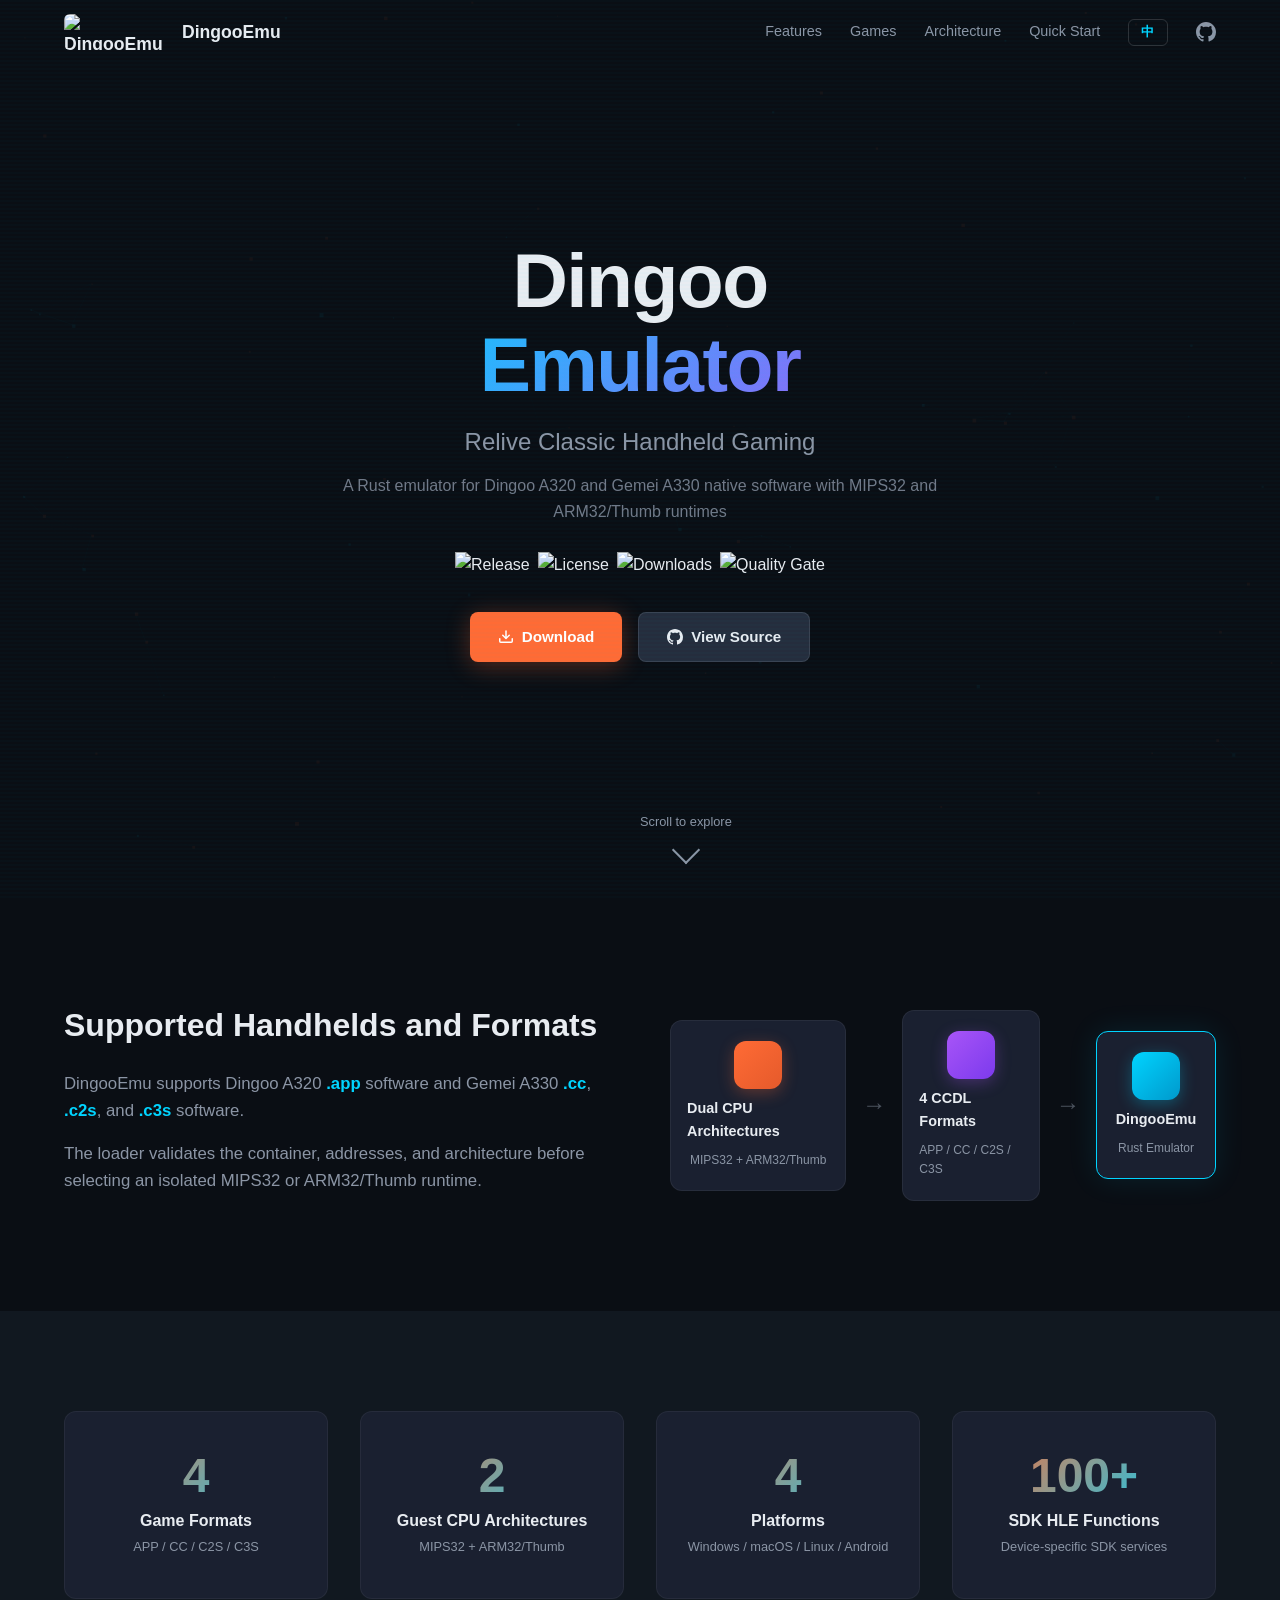
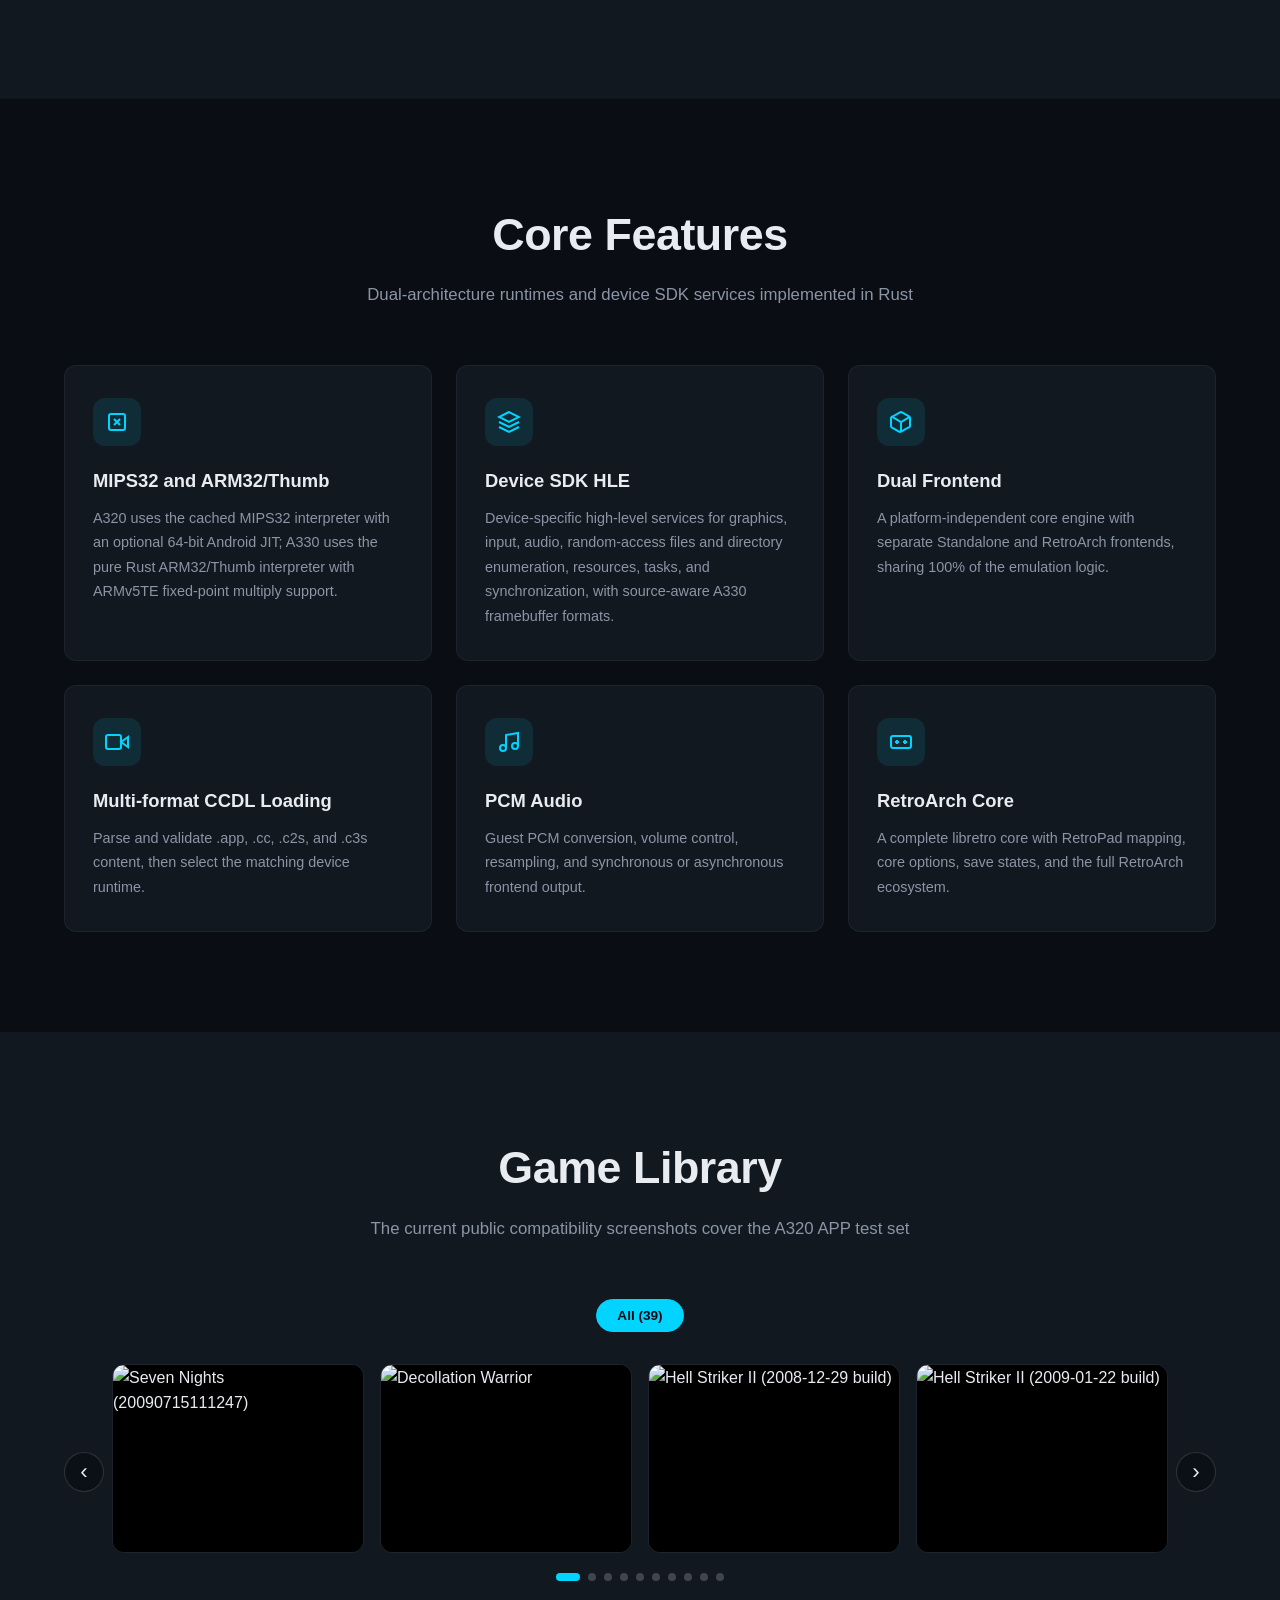
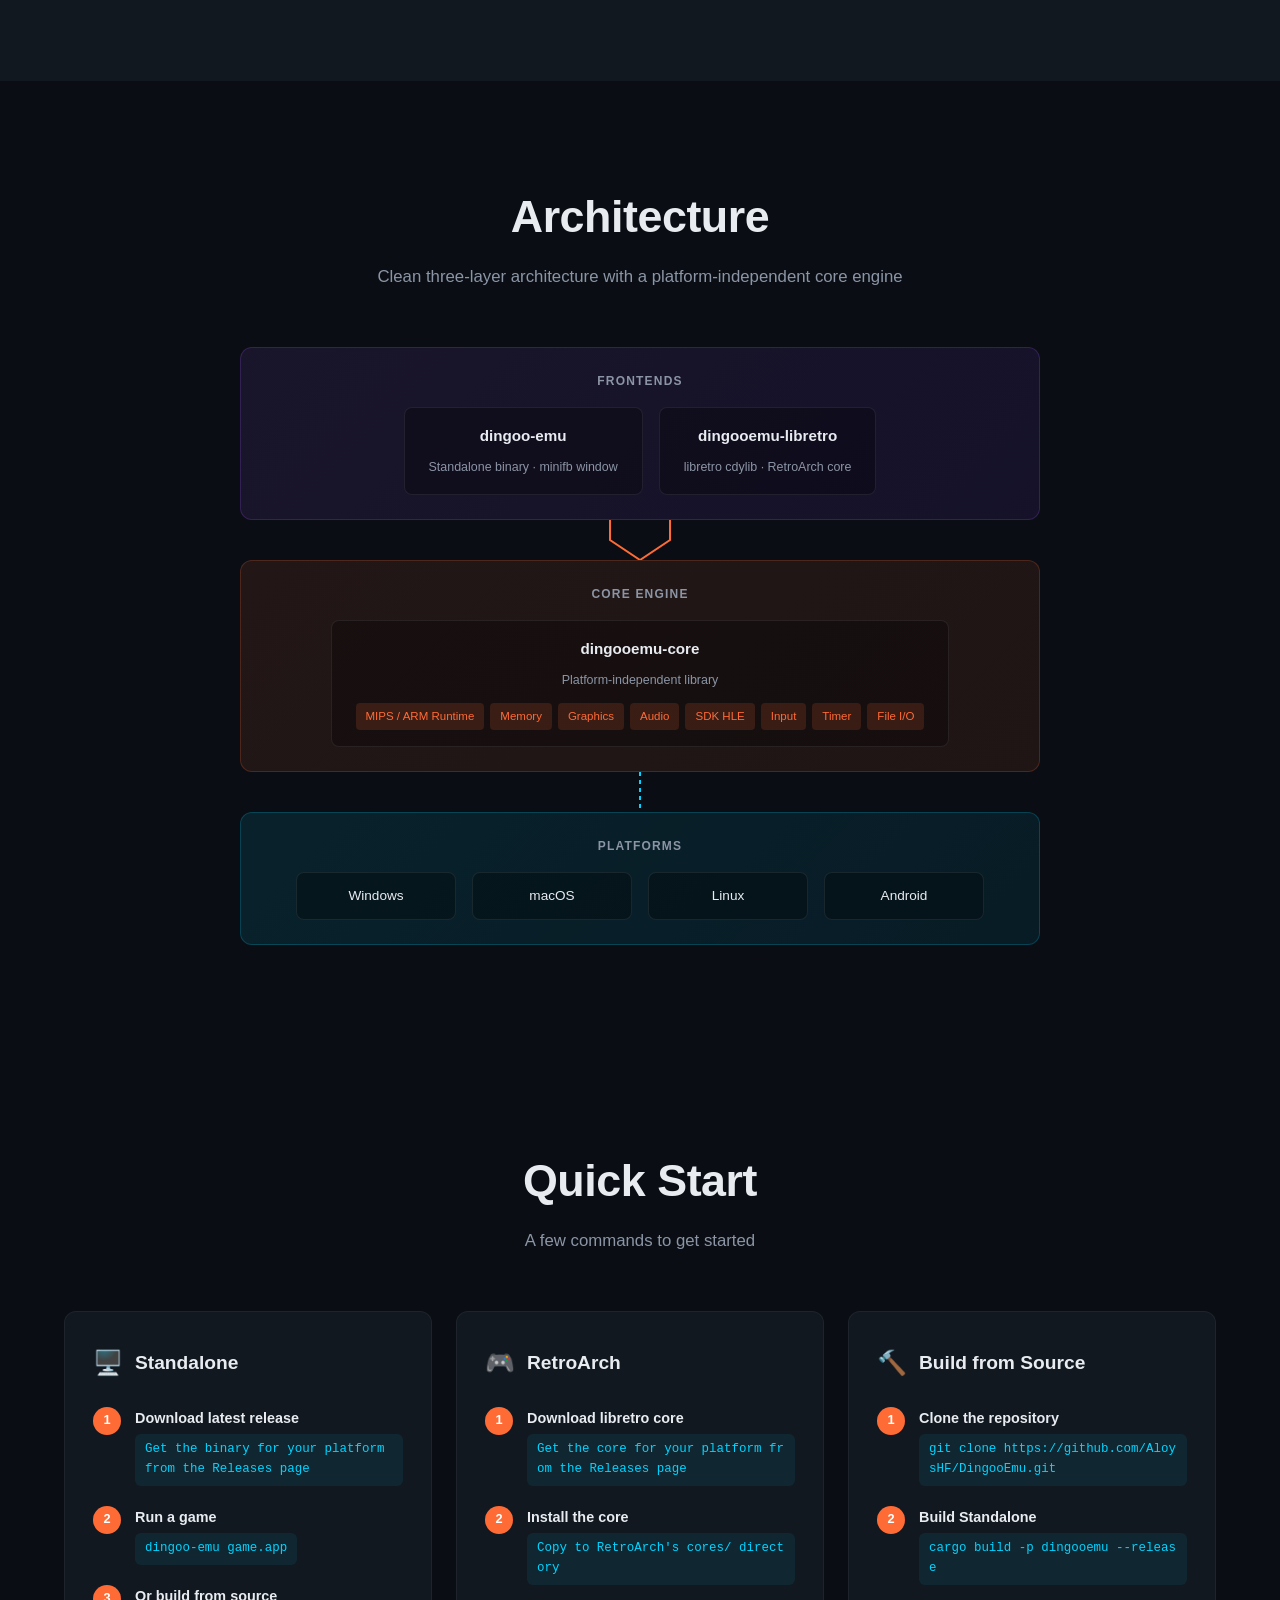
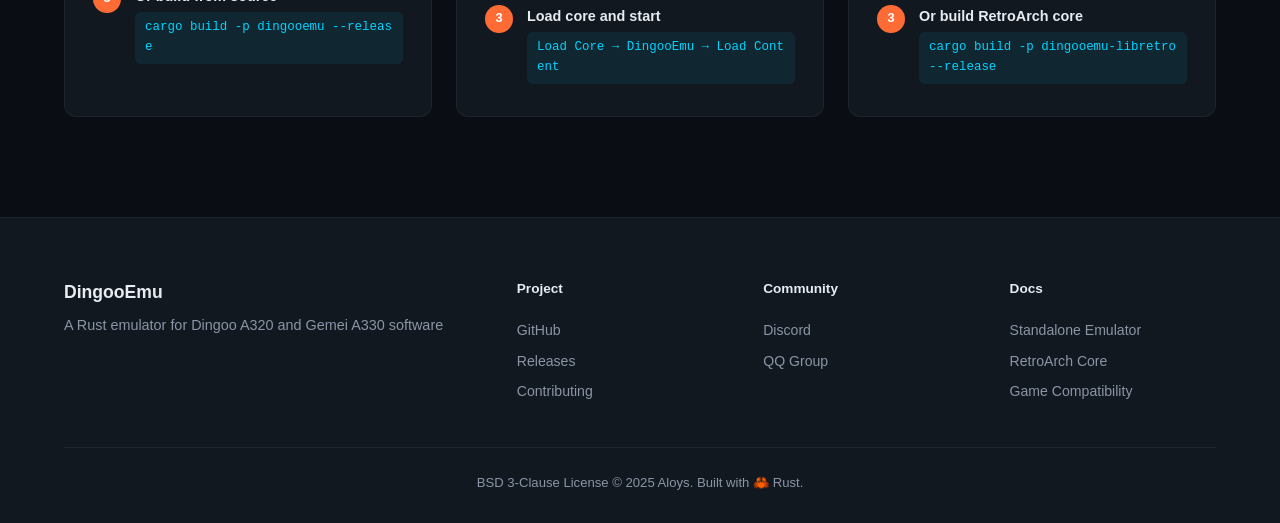
==== commit 461569a7: "fix: seek within A330 guest files" ====
--- a/site/index.html
+++ b/site/index.html
@@ -148,7 +148,7 @@
             <svg viewBox="0 0 24 24" fill="none" stroke="currentColor" stroke-width="2"><path d="M12 2L2 7l10 5 10-5-10-5z"/><path d="M2 17l10 5 10-5"/><path d="M2 12l10 5 10-5"/></svg>
           </div>
           <h3 data-i18n="feat-sdk-title">设备 SDK HLE</h3>
-          <p data-i18n="feat-sdk-desc">按设备提供图形、输入、音频、文件与目录枚举、资源、任务和同步等高层模拟服务，并按 A330 帧缓冲来源处理像素格式。</p>
+          <p data-i18n="feat-sdk-desc">按设备提供图形、输入、音频、随机访问文件与目录枚举、资源、任务和同步等高层模拟服务，并按 A330 帧缓冲来源处理像素格式。</p>
         </div>
         <div class="feature-card fade-in-up">
           <div class="feature-icon">
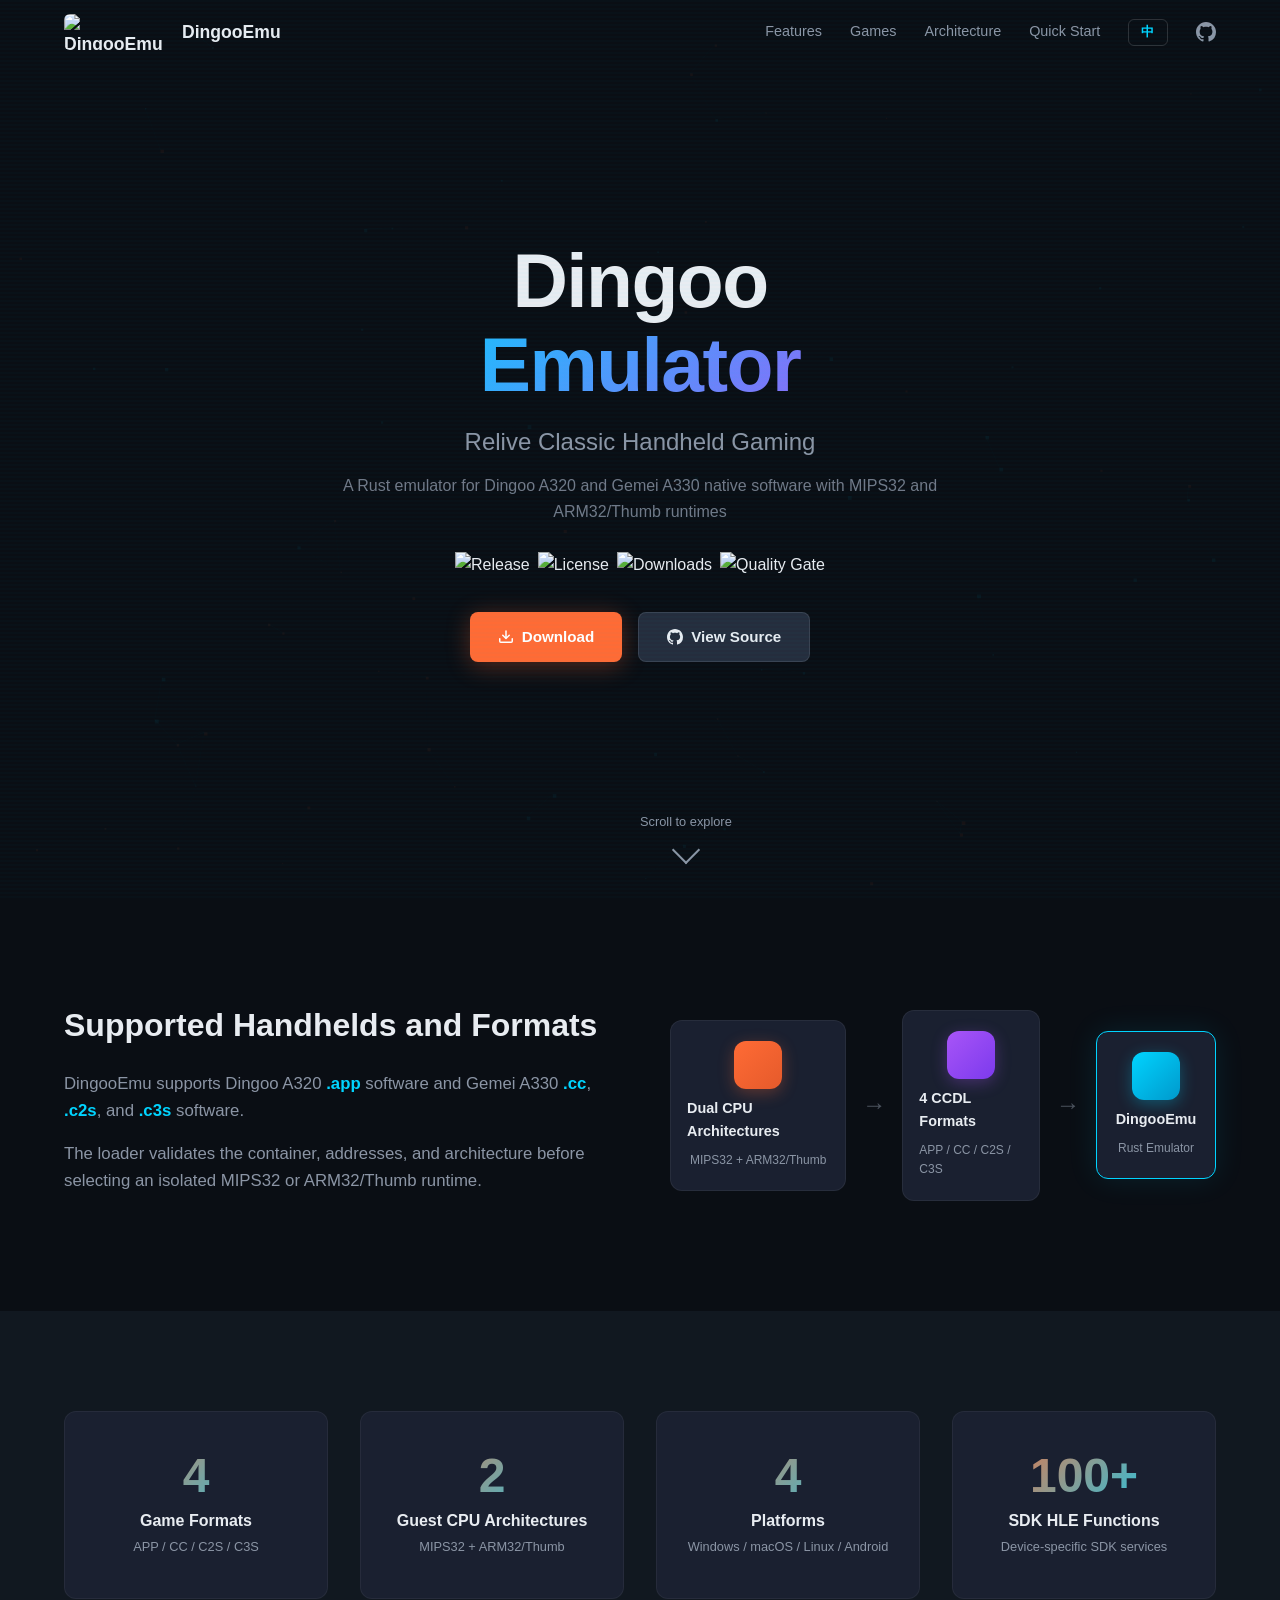
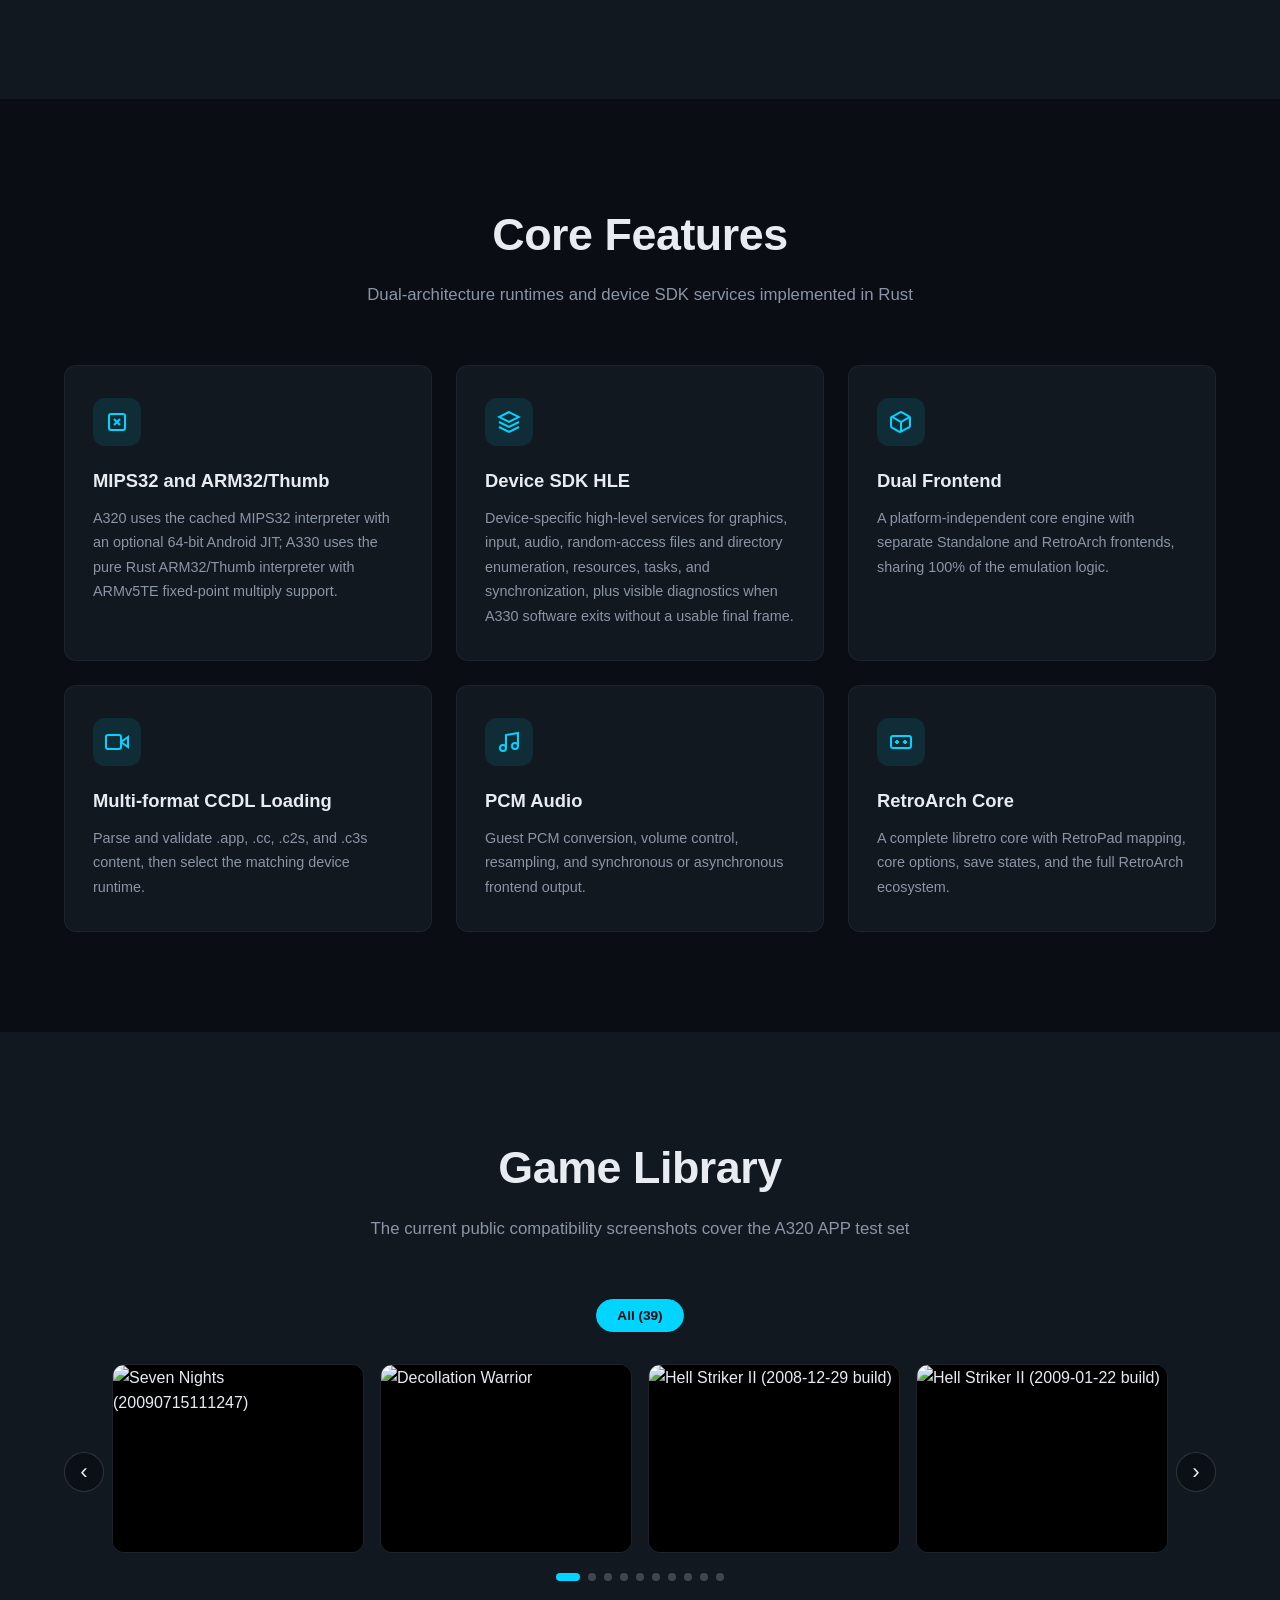
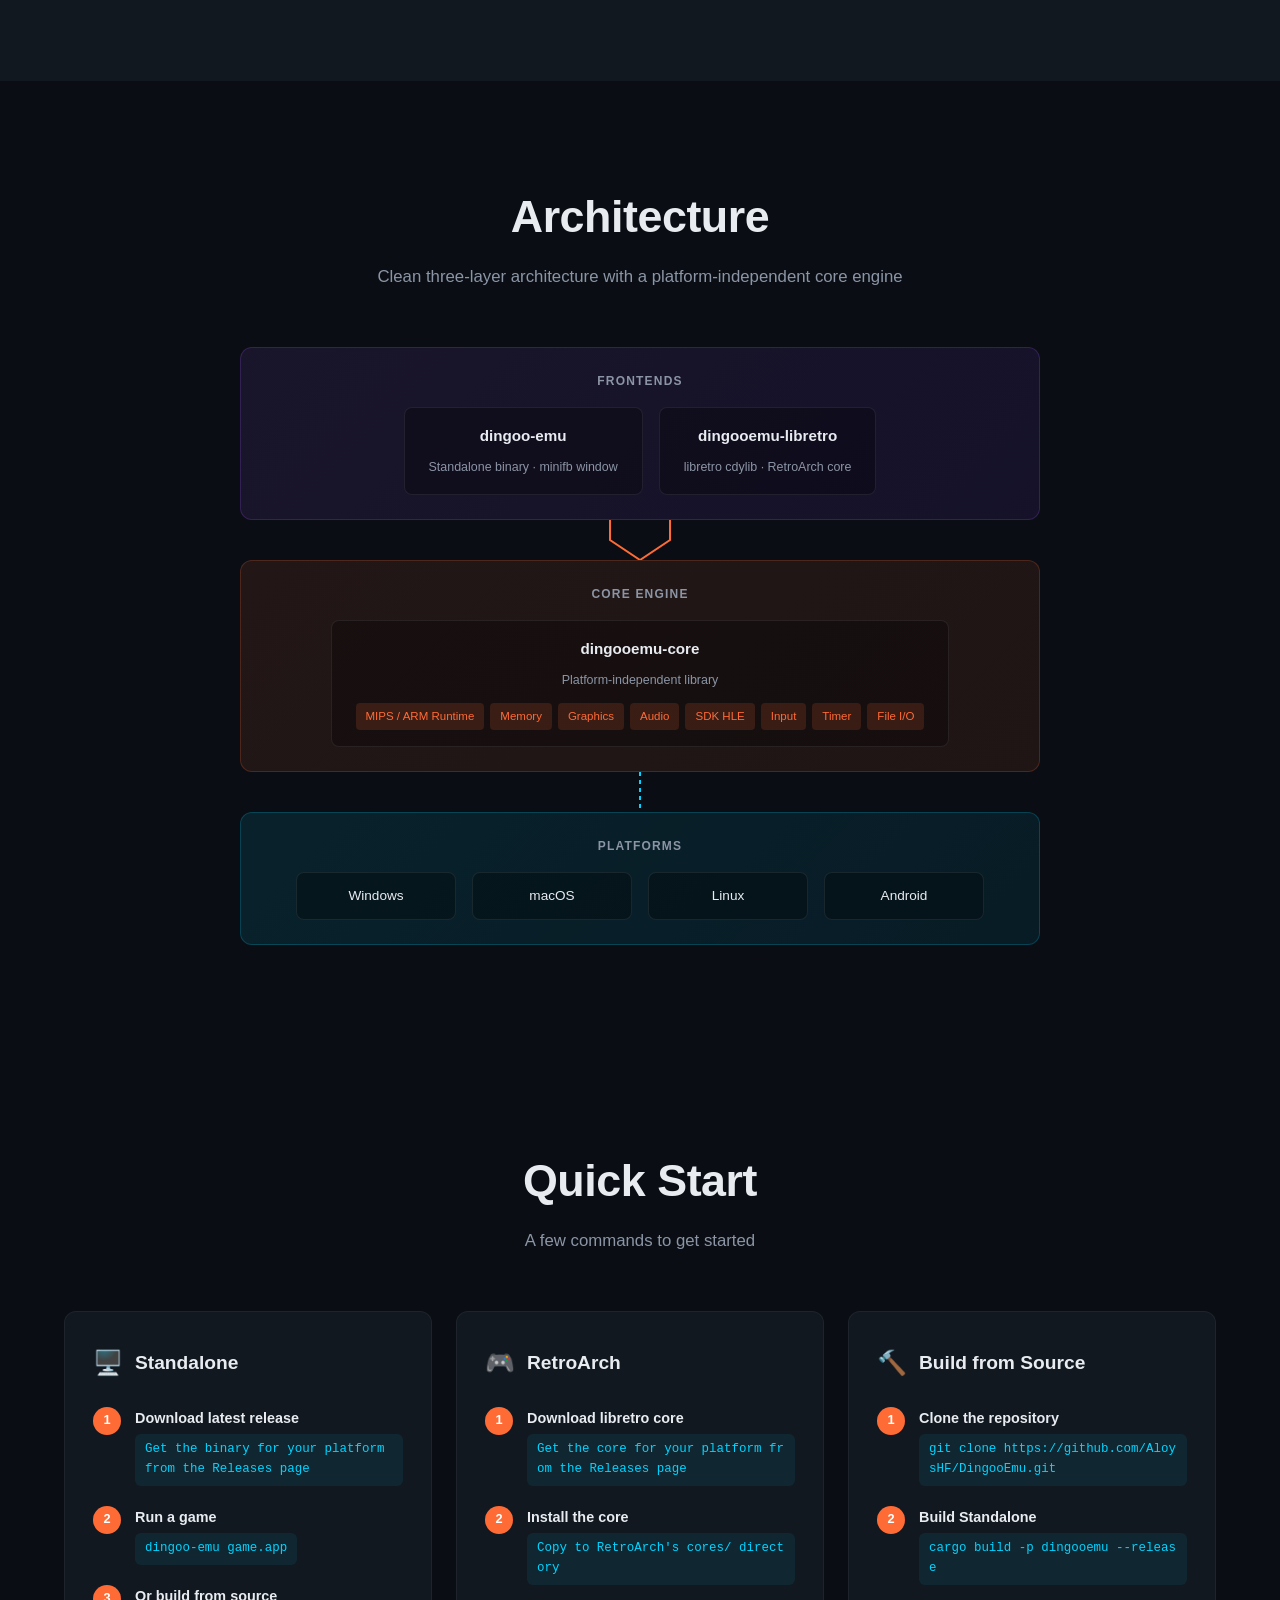
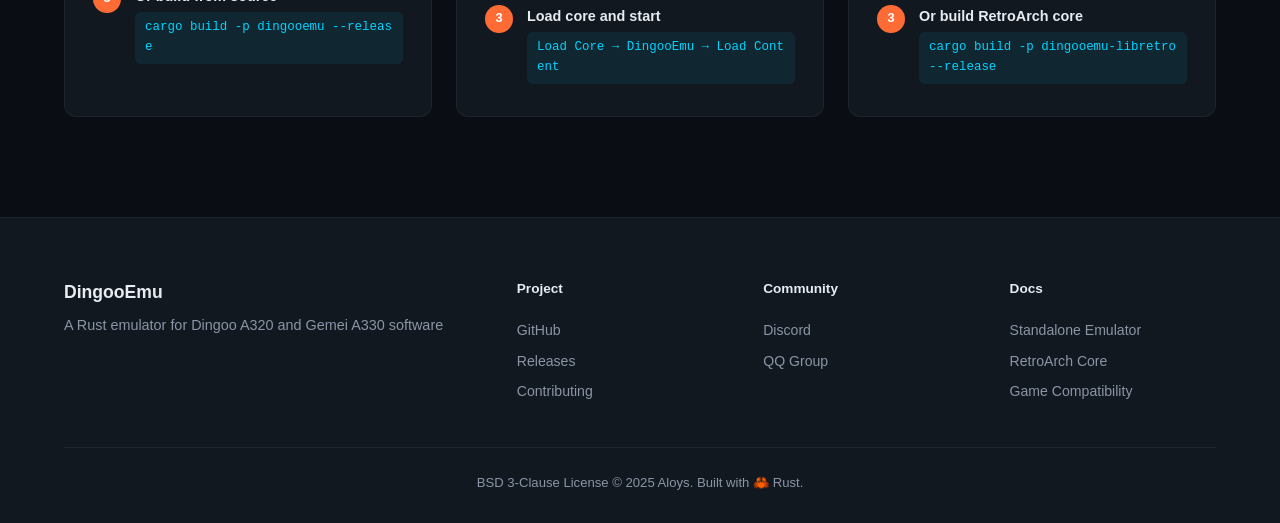
==== commit e794d225: "feat: show A330 guest exit diagnostics" ====
--- a/site/index.html
+++ b/site/index.html
@@ -148,7 +148,7 @@
             <svg viewBox="0 0 24 24" fill="none" stroke="currentColor" stroke-width="2"><path d="M12 2L2 7l10 5 10-5-10-5z"/><path d="M2 17l10 5 10-5"/><path d="M2 12l10 5 10-5"/></svg>
           </div>
           <h3 data-i18n="feat-sdk-title">设备 SDK HLE</h3>
-          <p data-i18n="feat-sdk-desc">按设备提供图形、输入、音频、随机访问文件与目录枚举、资源、任务和同步等高层模拟服务，并按 A330 帧缓冲来源处理像素格式。</p>
+          <p data-i18n="feat-sdk-desc">按设备提供图形、输入、音频、随机访问文件与目录枚举、资源、任务和同步等高层模拟服务，并为无可见末帧的 A330 程序保留退出诊断。</p>
         </div>
         <div class="feature-card fade-in-up">
           <div class="feature-icon">
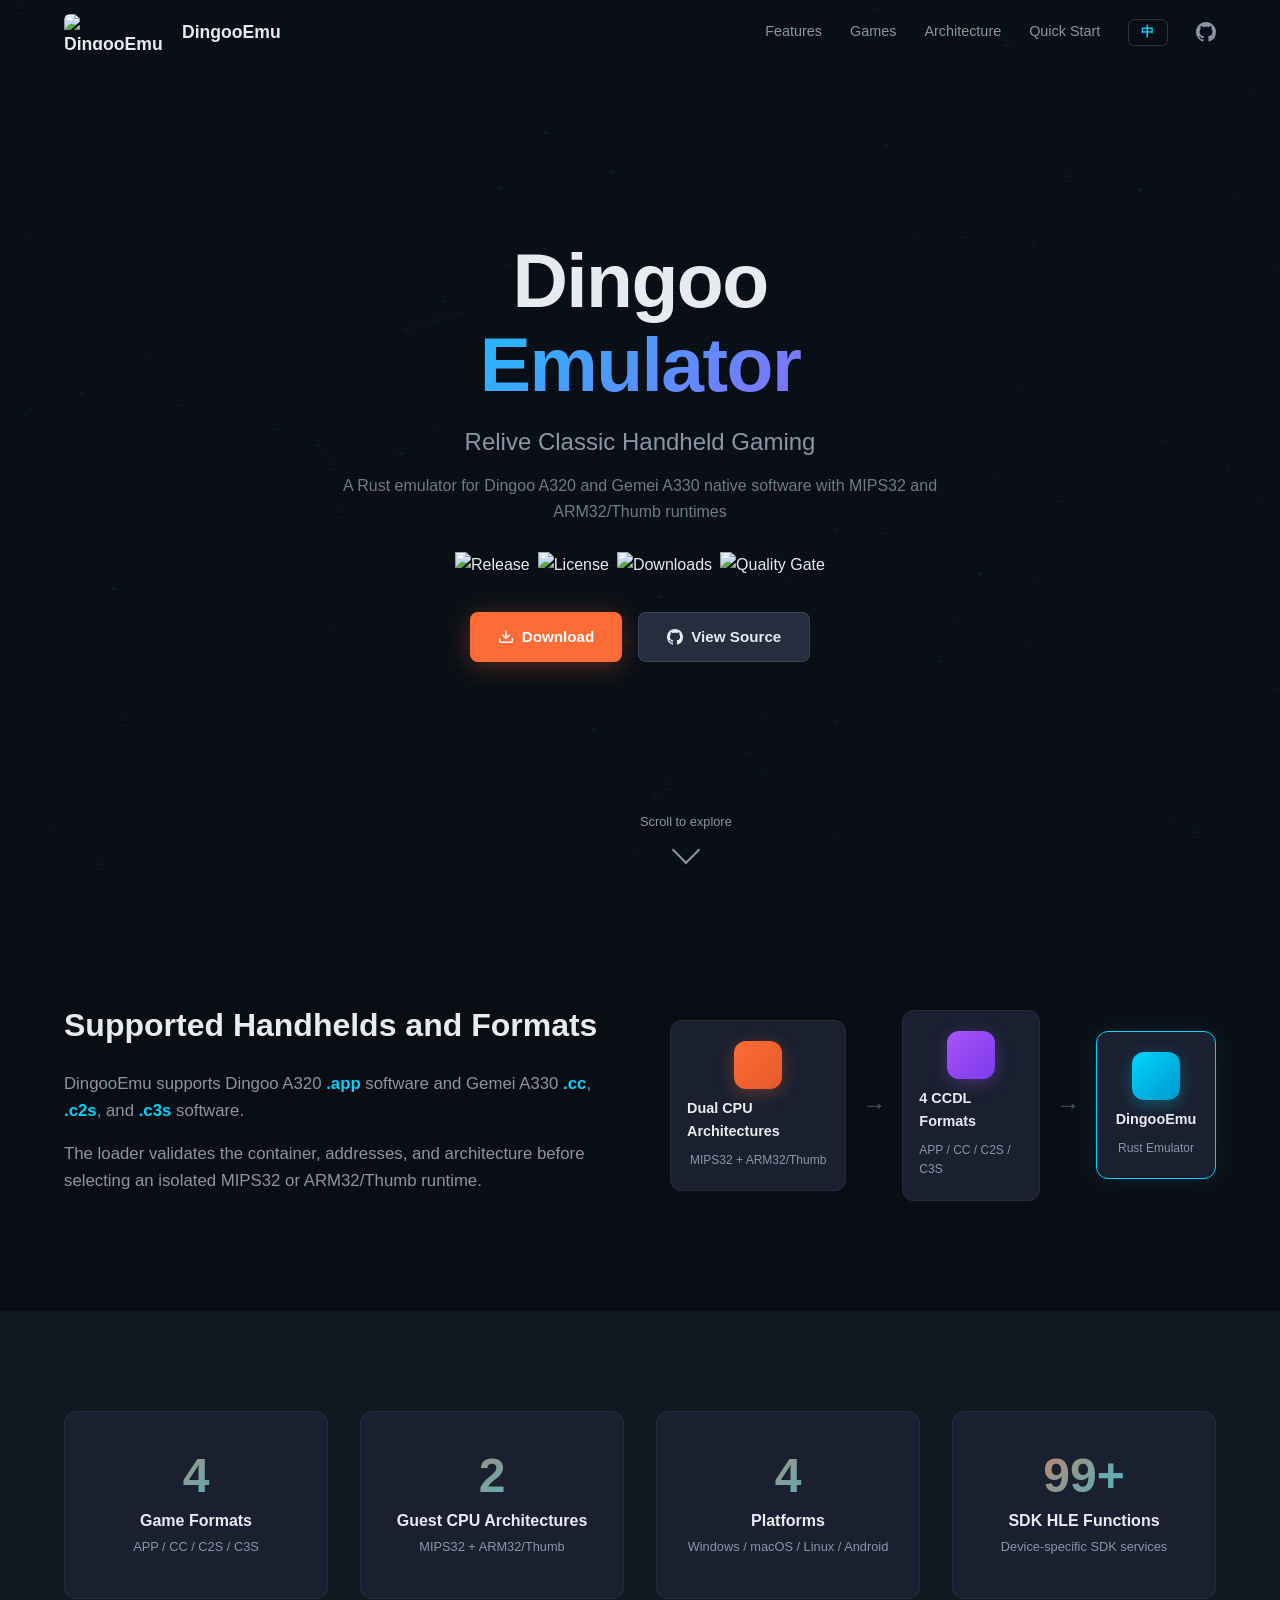
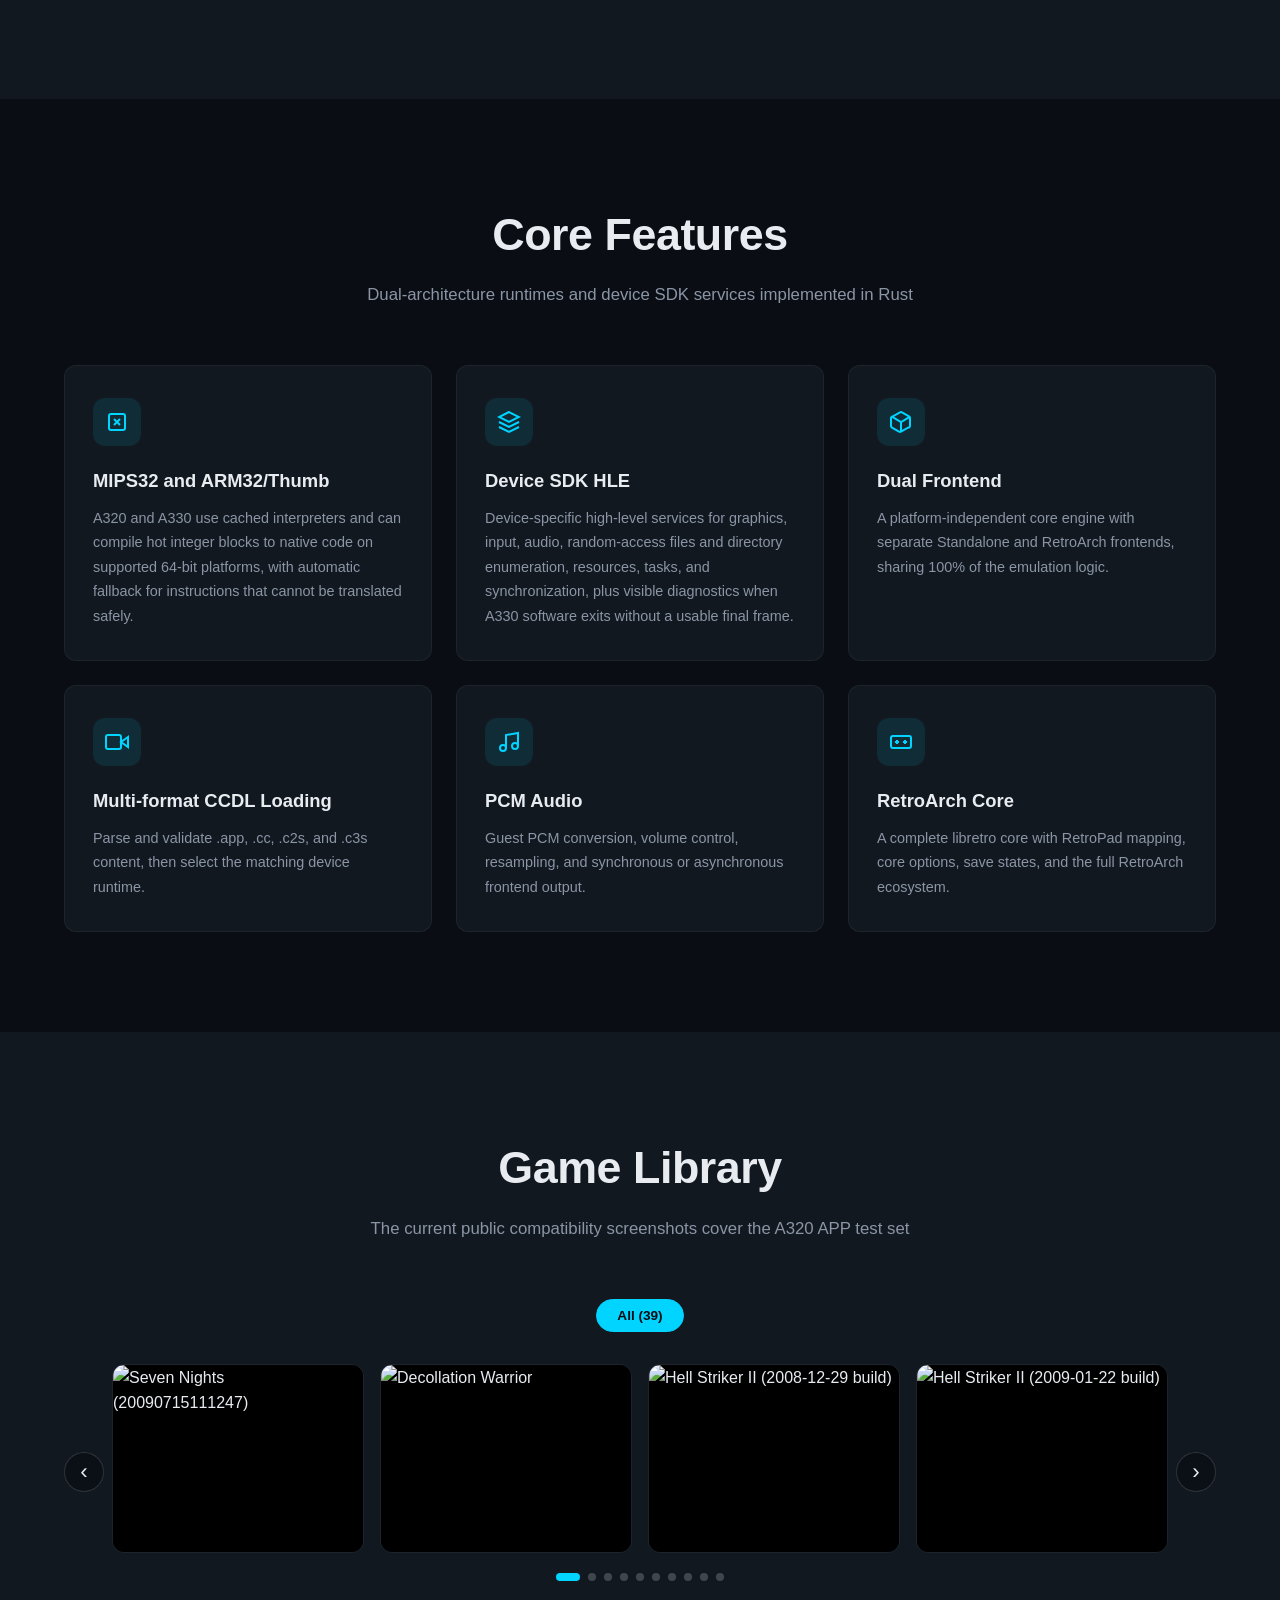
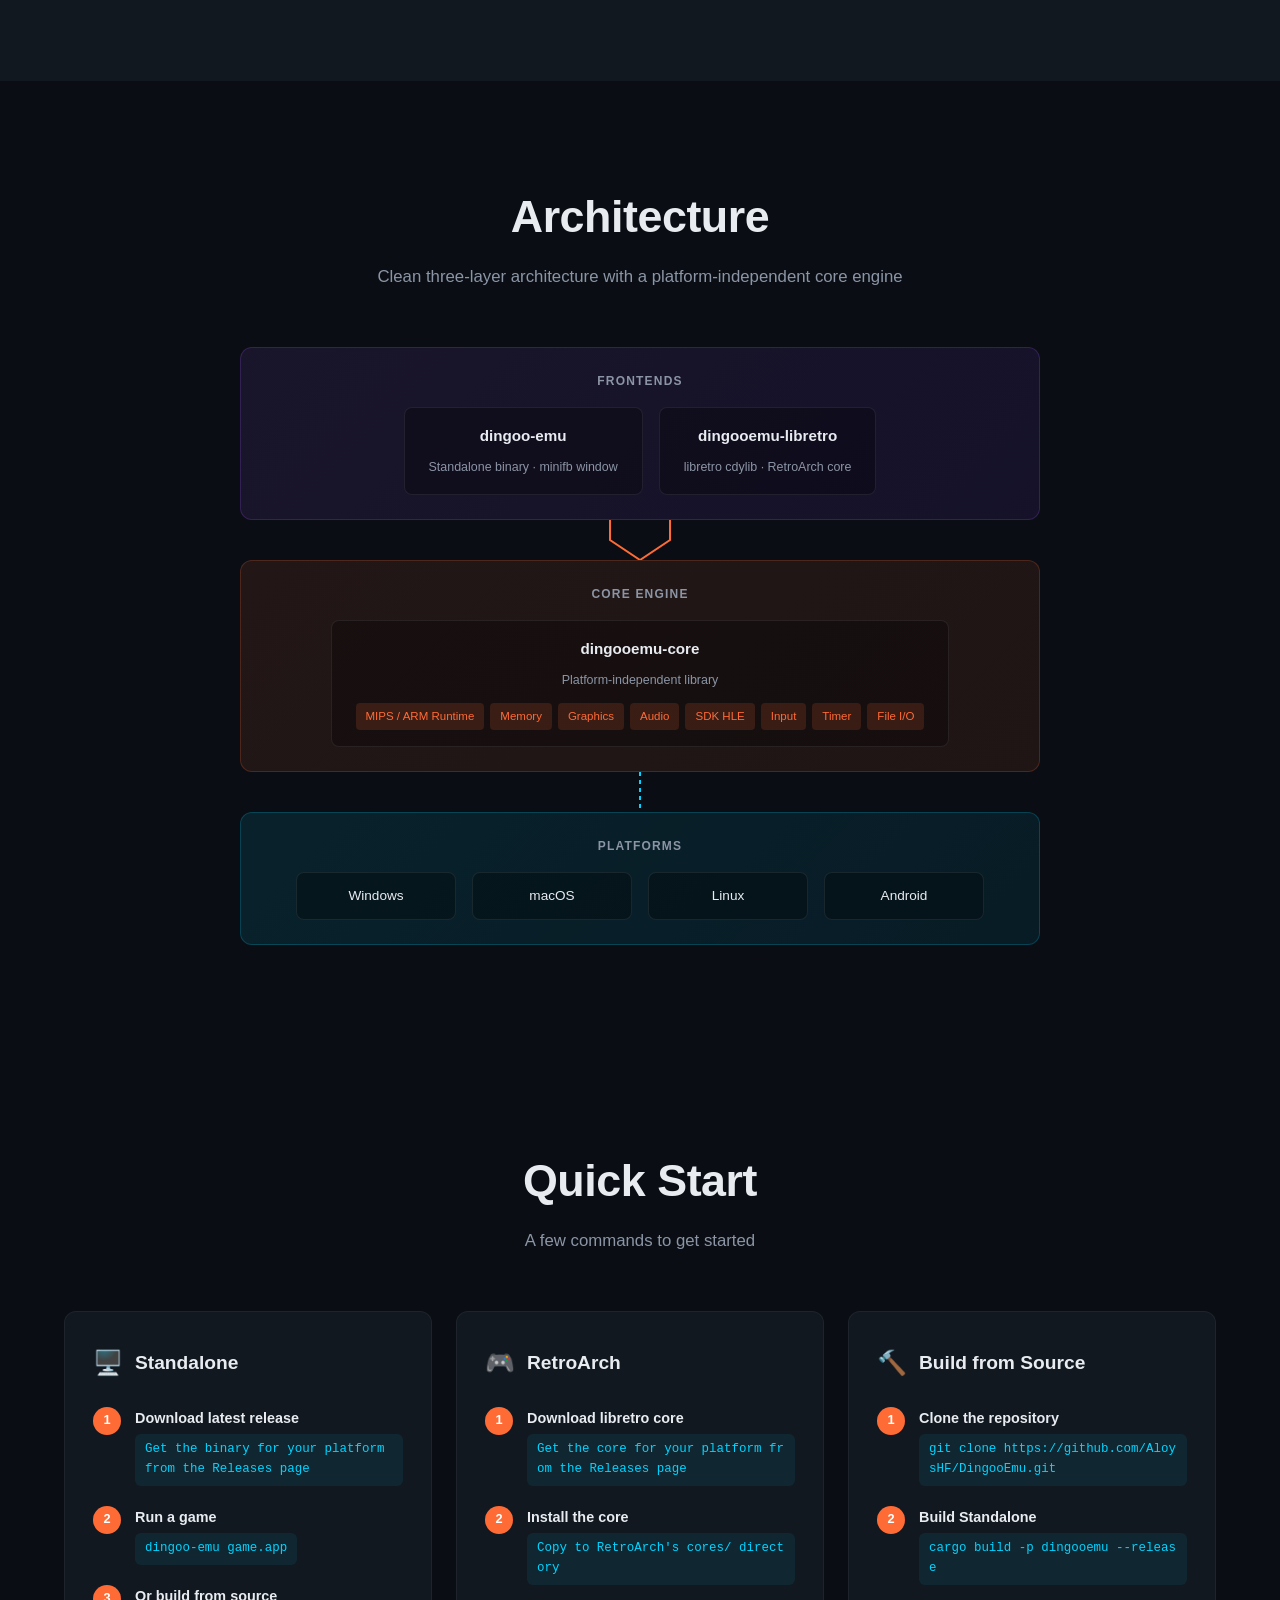
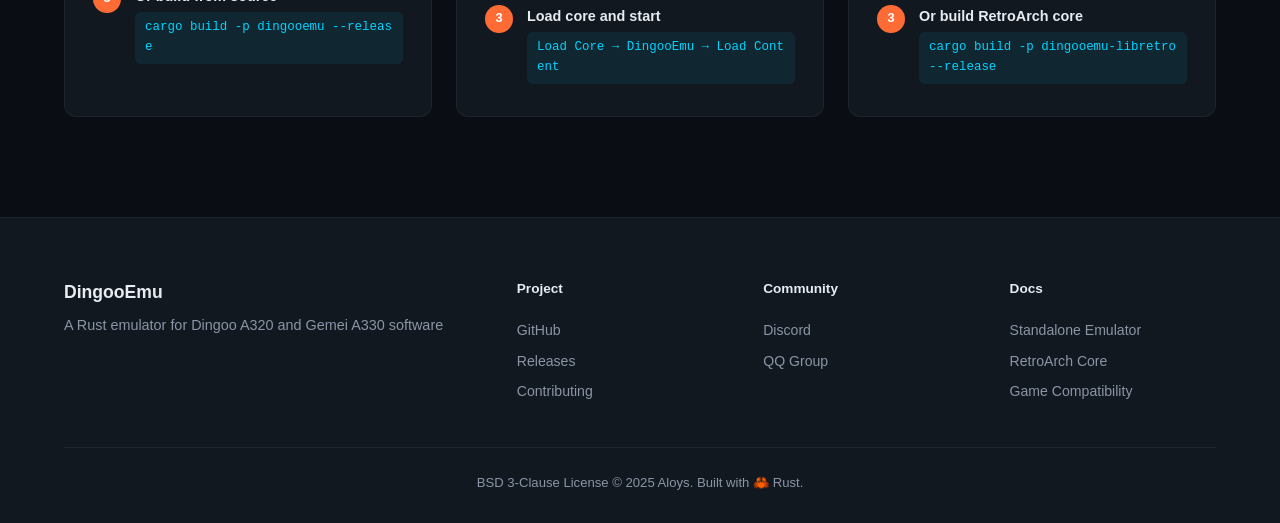
==== commit ea63bb72: "Add A330 hot block JIT" ====
--- a/site/index.html
+++ b/site/index.html
@@ -141,7 +141,7 @@
             <svg viewBox="0 0 24 24" fill="none" stroke="currentColor" stroke-width="2"><rect x="4" y="4" width="16" height="16" rx="2"/><path d="M9 9l3 3-3 3"/><path d="M15 15l-3-3 3-3"/></svg>
           </div>
           <h3 data-i18n="feat-mips-title">MIPS32 与 ARM32/Thumb</h3>
-          <p data-i18n="feat-mips-desc">A320 使用缓存 MIPS32 解释器，并可在 64 位 Android 上启用 JIT；A330 使用支持 ARMv5TE 定点乘法的纯 Rust ARM32/Thumb 解释器。</p>
+          <p data-i18n="feat-mips-desc">A320 和 A330 使用缓存解释器，并可在支持的 64 位平台上将热点整数代码块编译为本机代码；无法安全编译的指令会自动回退解释器。</p>
         </div>
         <div class="feature-card fade-in-up">
           <div class="feature-icon">
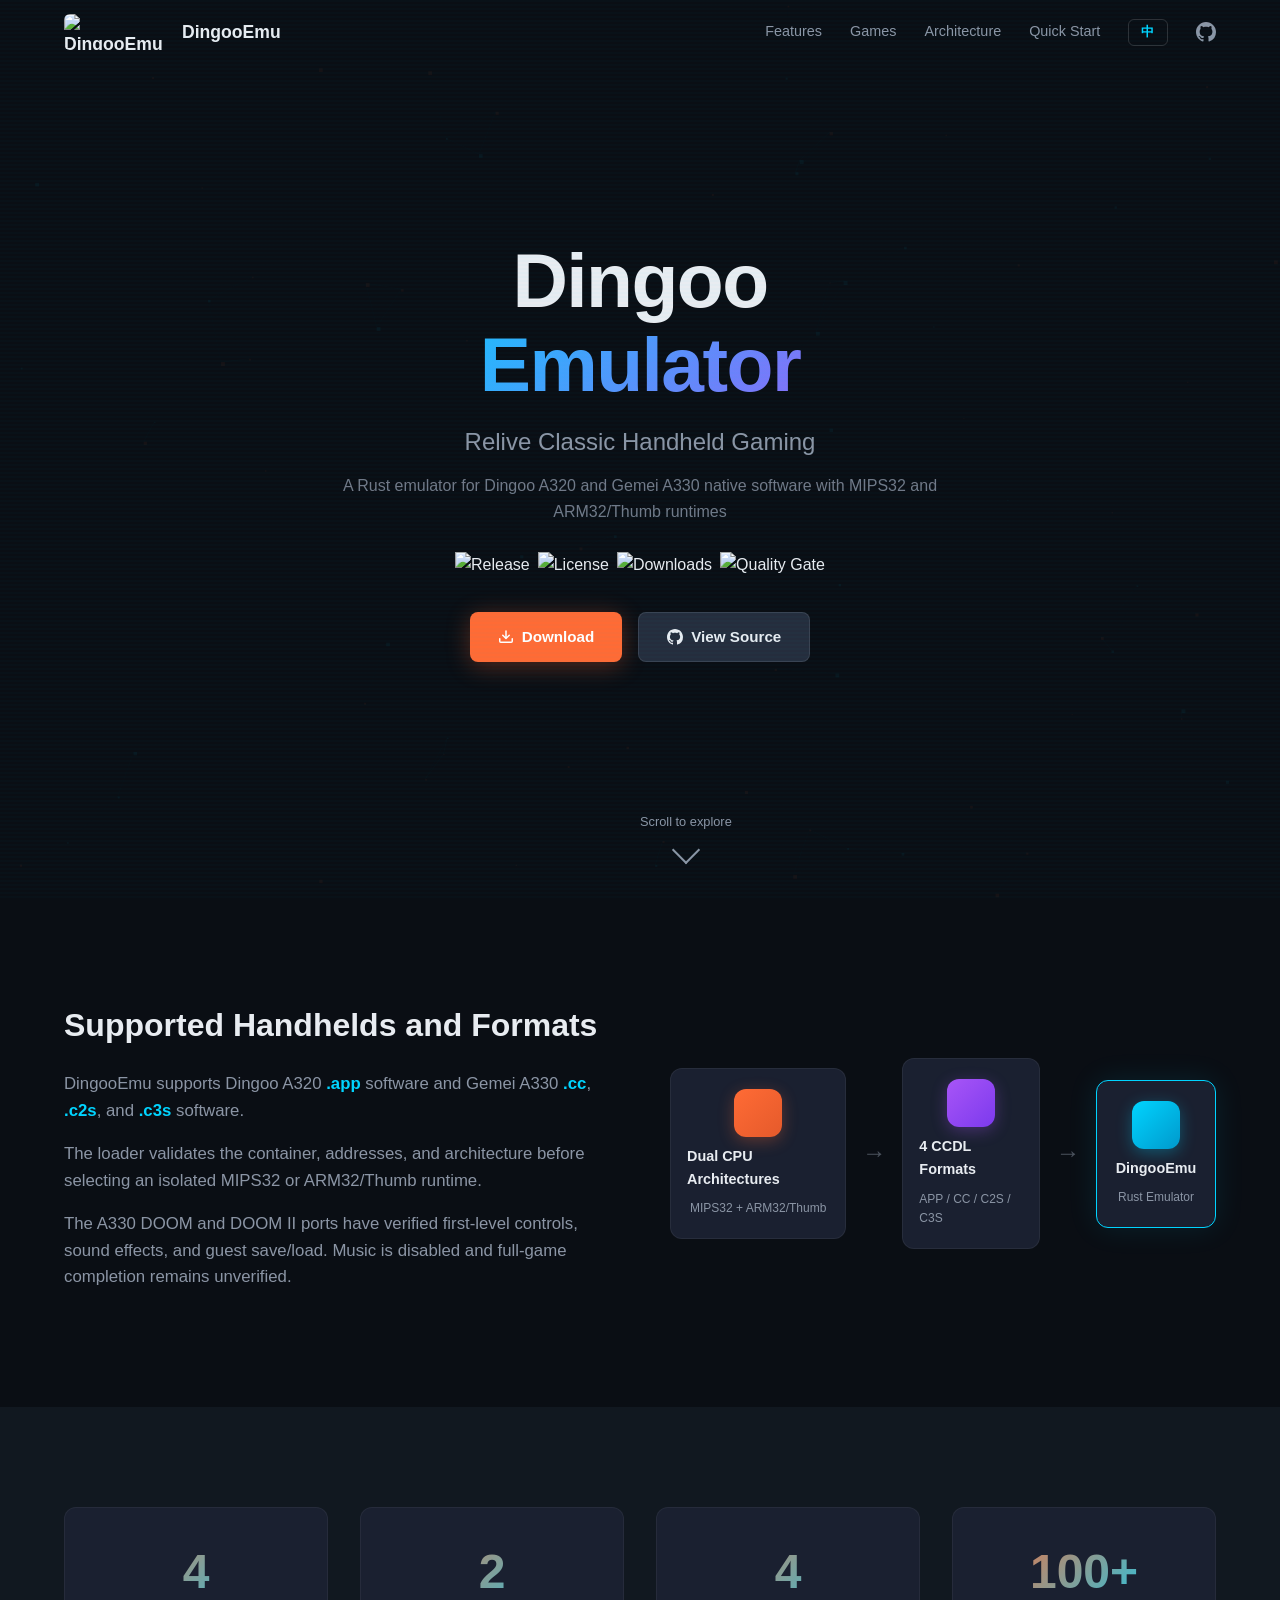
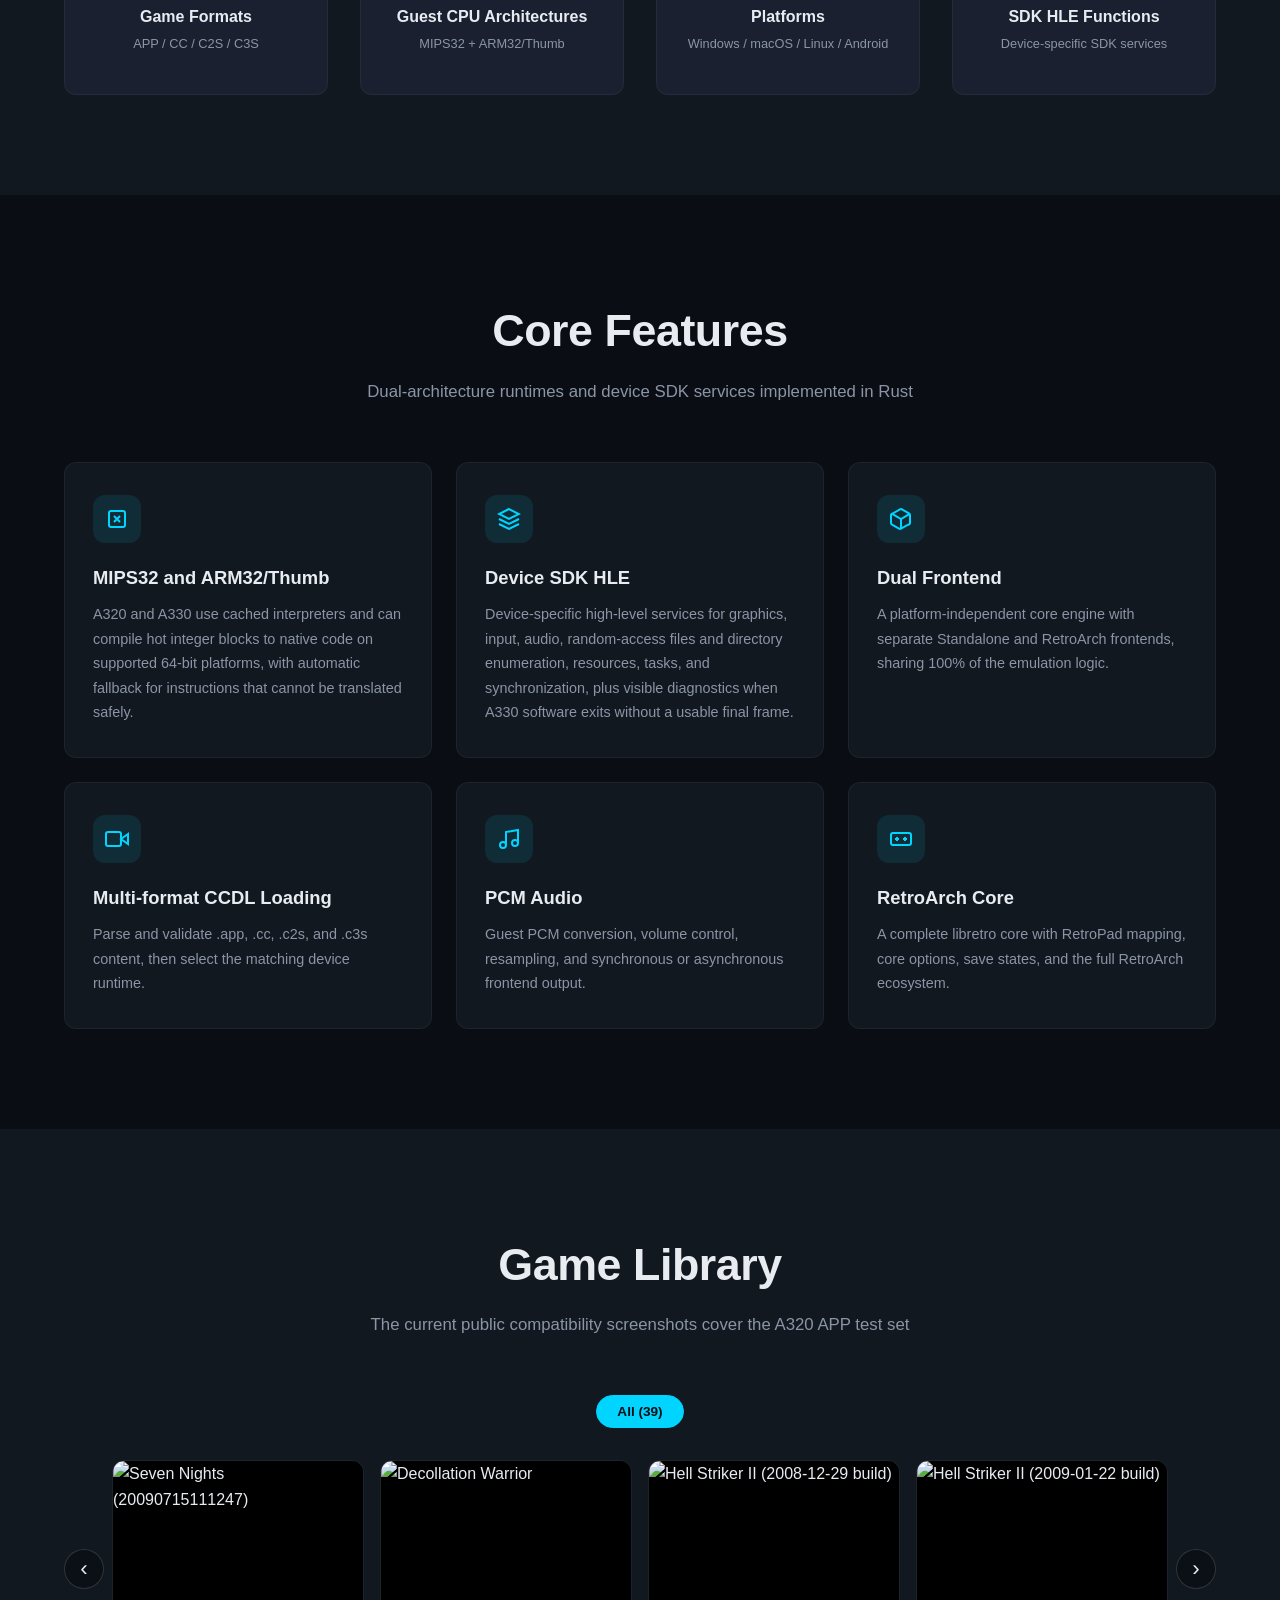
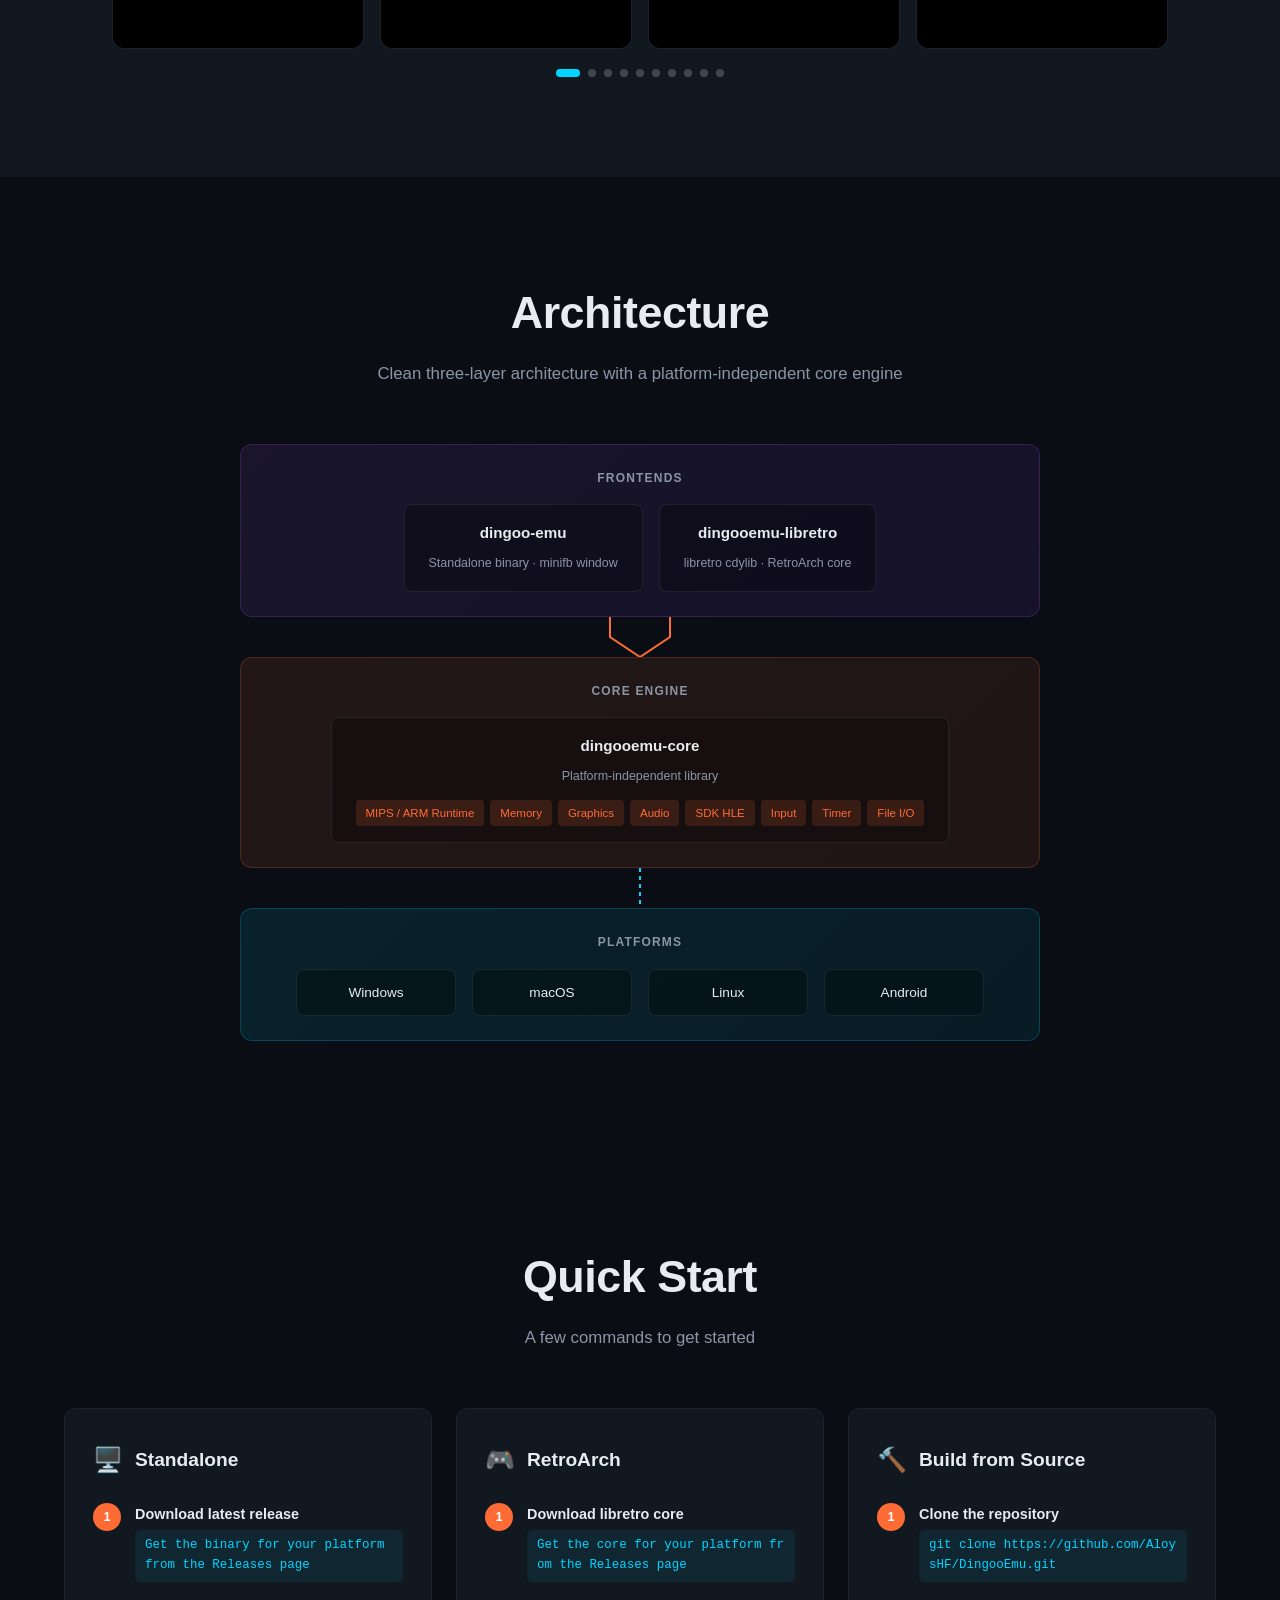
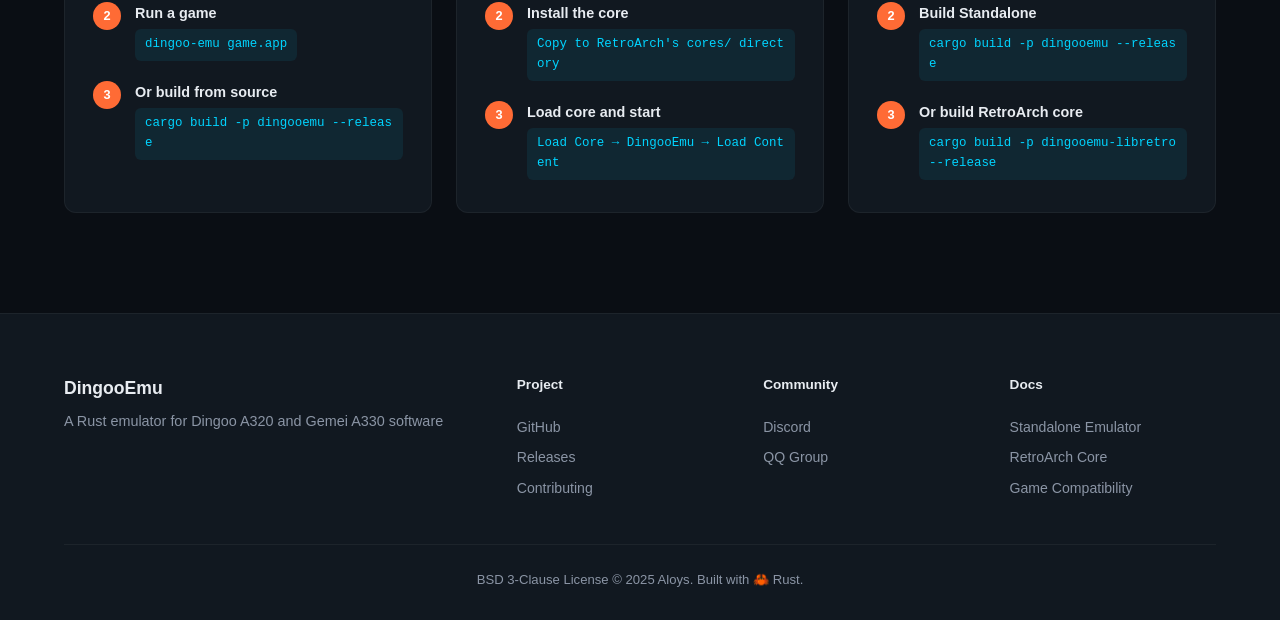
==== commit f101332a: "Fix A330 DOOM homebrew graphics, libc, and audio compatibility" ====
--- a/site/index.html
+++ b/site/index.html
@@ -76,6 +76,7 @@
           <h2 data-i18n="about-title">支持的掌机与格式</h2>
           <p data-i18n="about-p1">DingooEmu 支持丁果 A320 的 <strong>.app</strong> 原生软件，以及歌美 A330 的 <strong>.cc</strong>、<strong>.c2s</strong> 和 <strong>.c3s</strong> 原生软件。</p>
           <p data-i18n="about-p2">加载器会验证容器、地址和架构，再选择彼此隔离的 MIPS32 或 ARM32/Thumb 运行时。</p>
+          <p data-i18n="about-doom">A330 的 DOOM 与 DOOM II 移植版已验证第一关操作、音效和游戏存档读写；背景音乐未启用，尚未验证全程通关。</p>
         </div>
         <div class="about-diagram fade-in-up">
           <div class="diagram-flow">
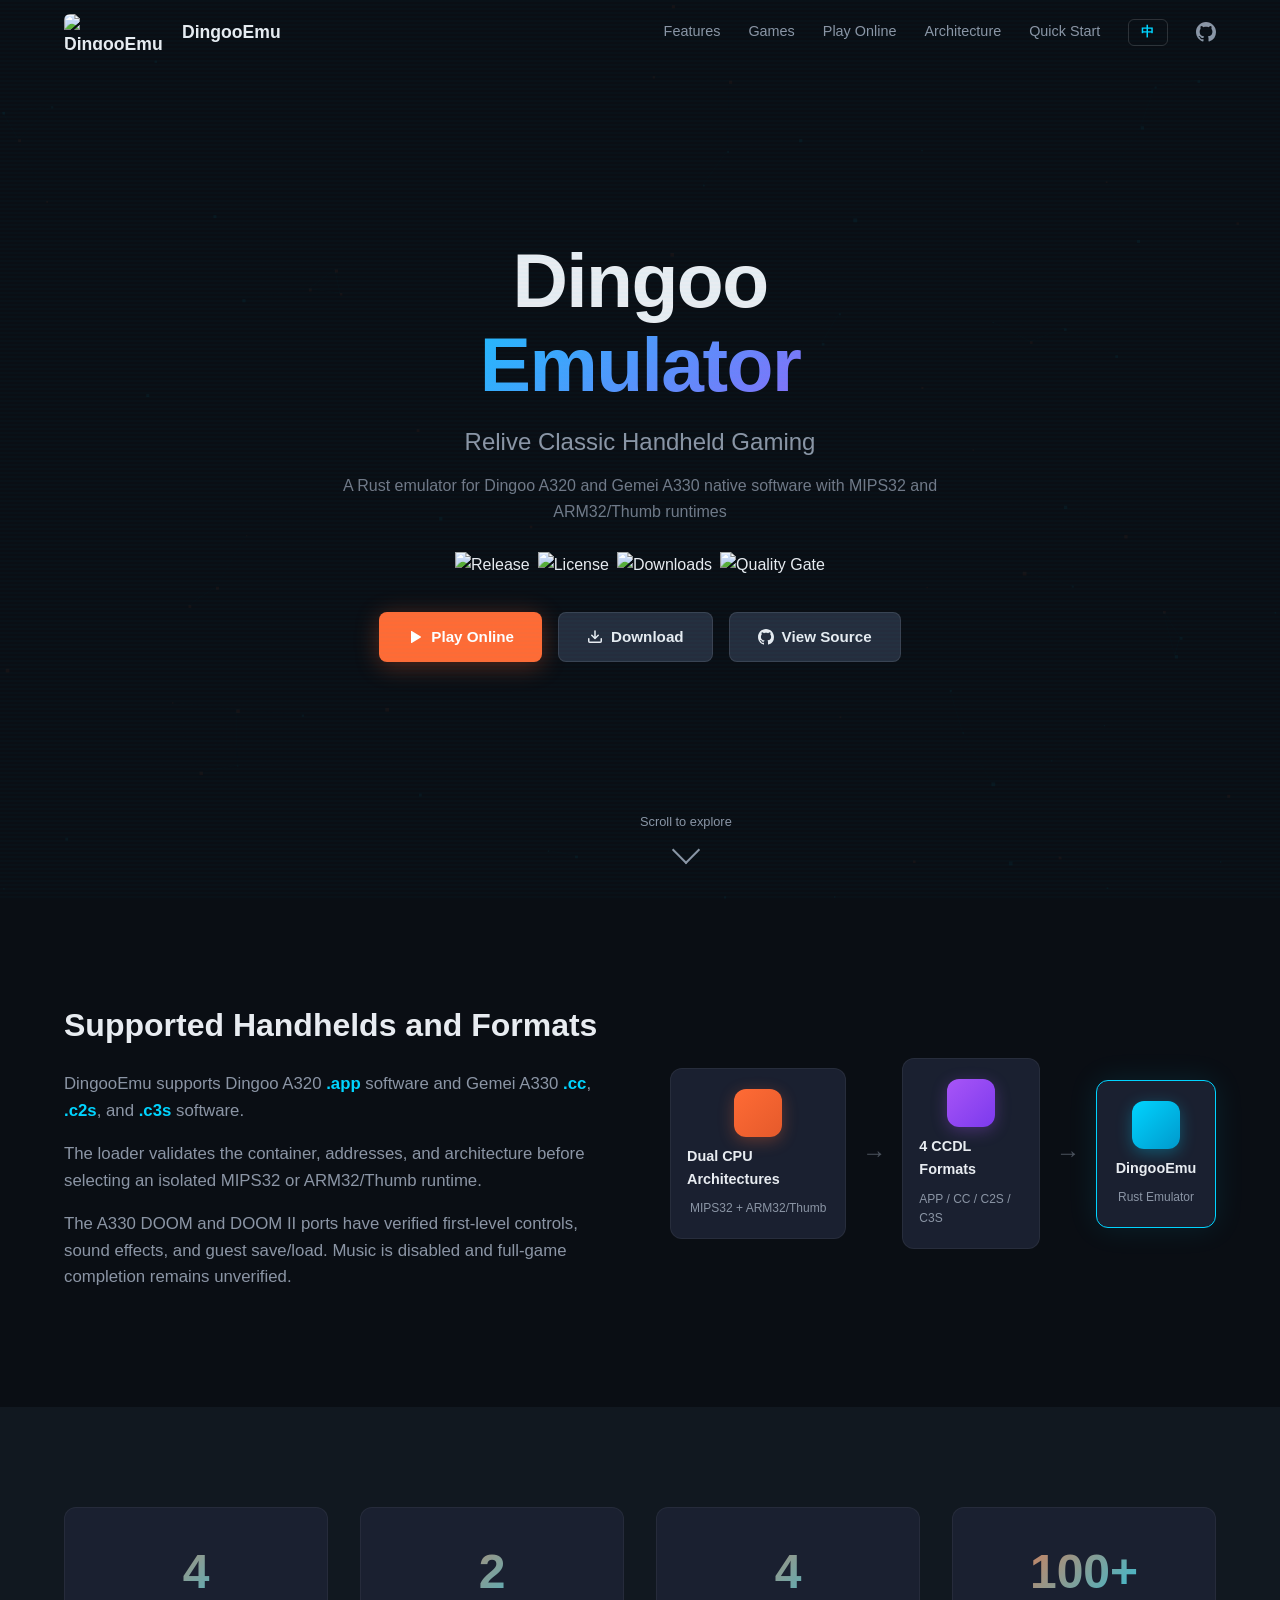
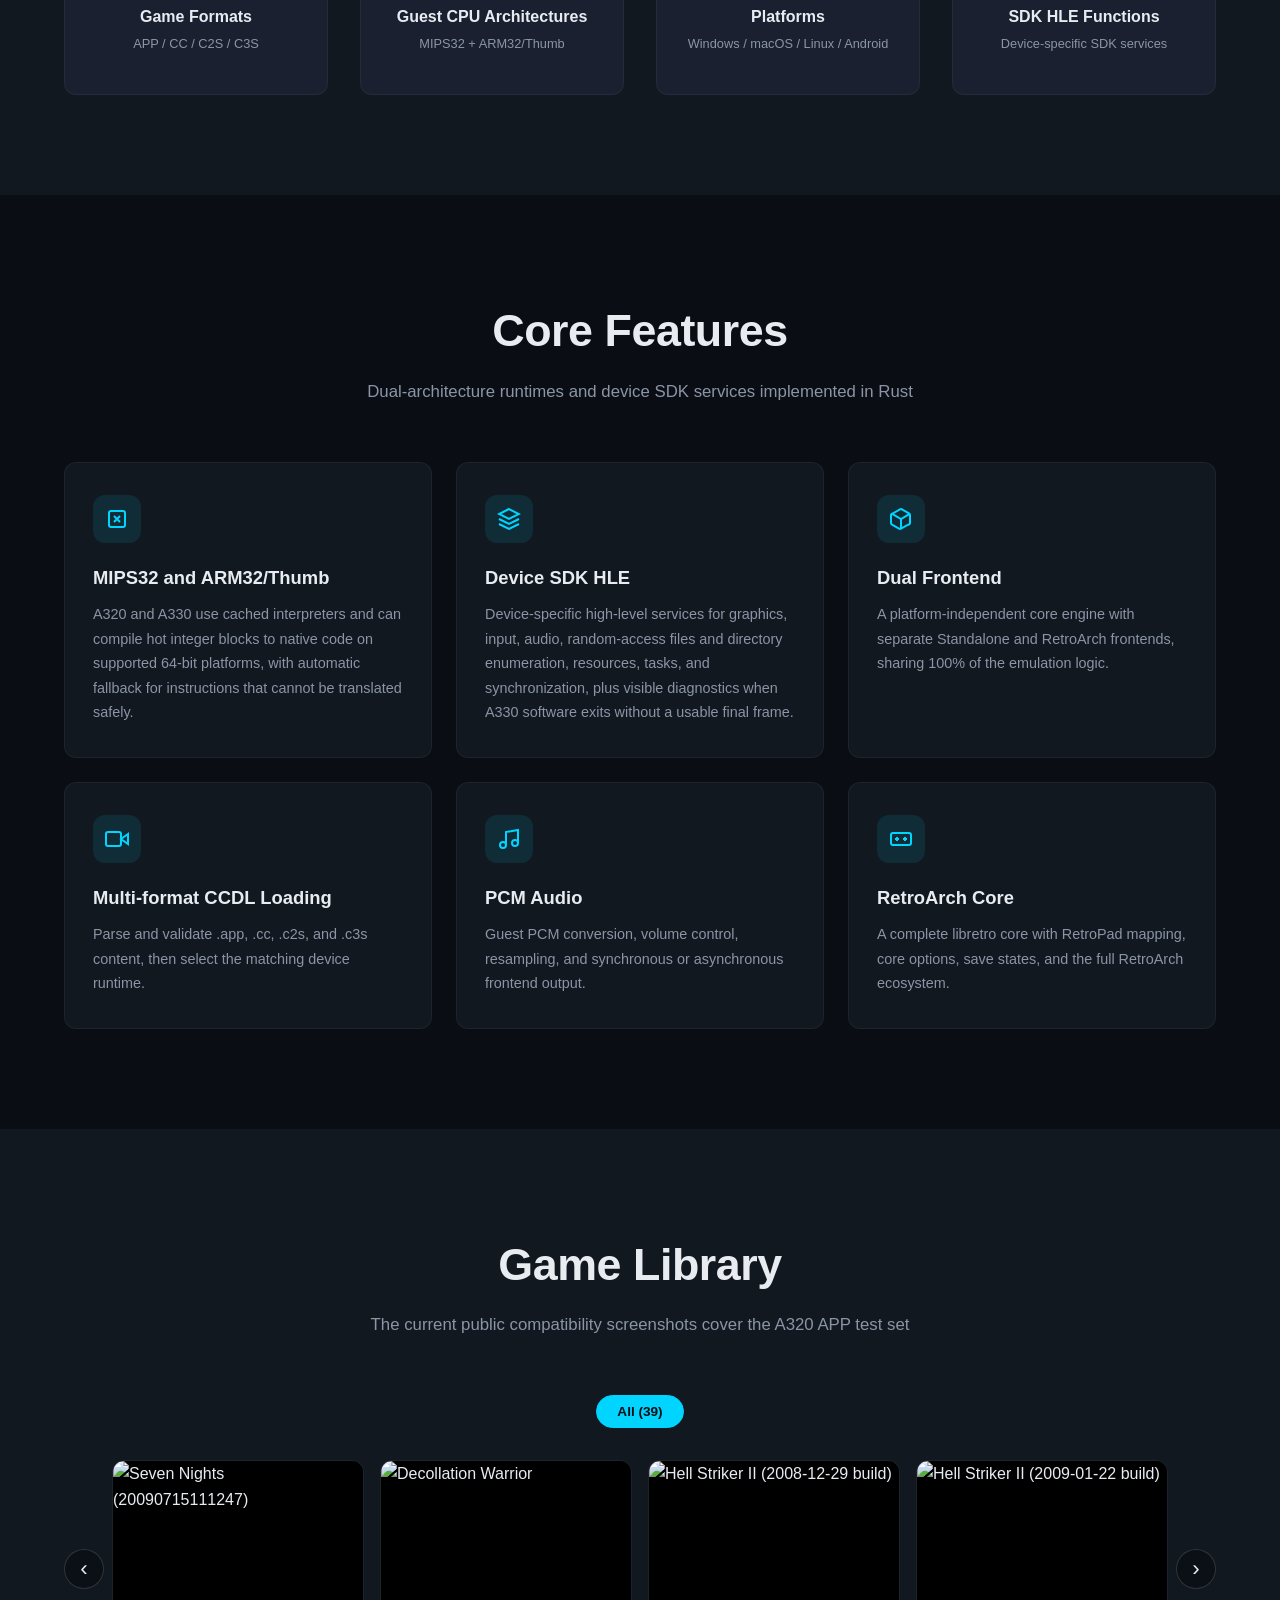
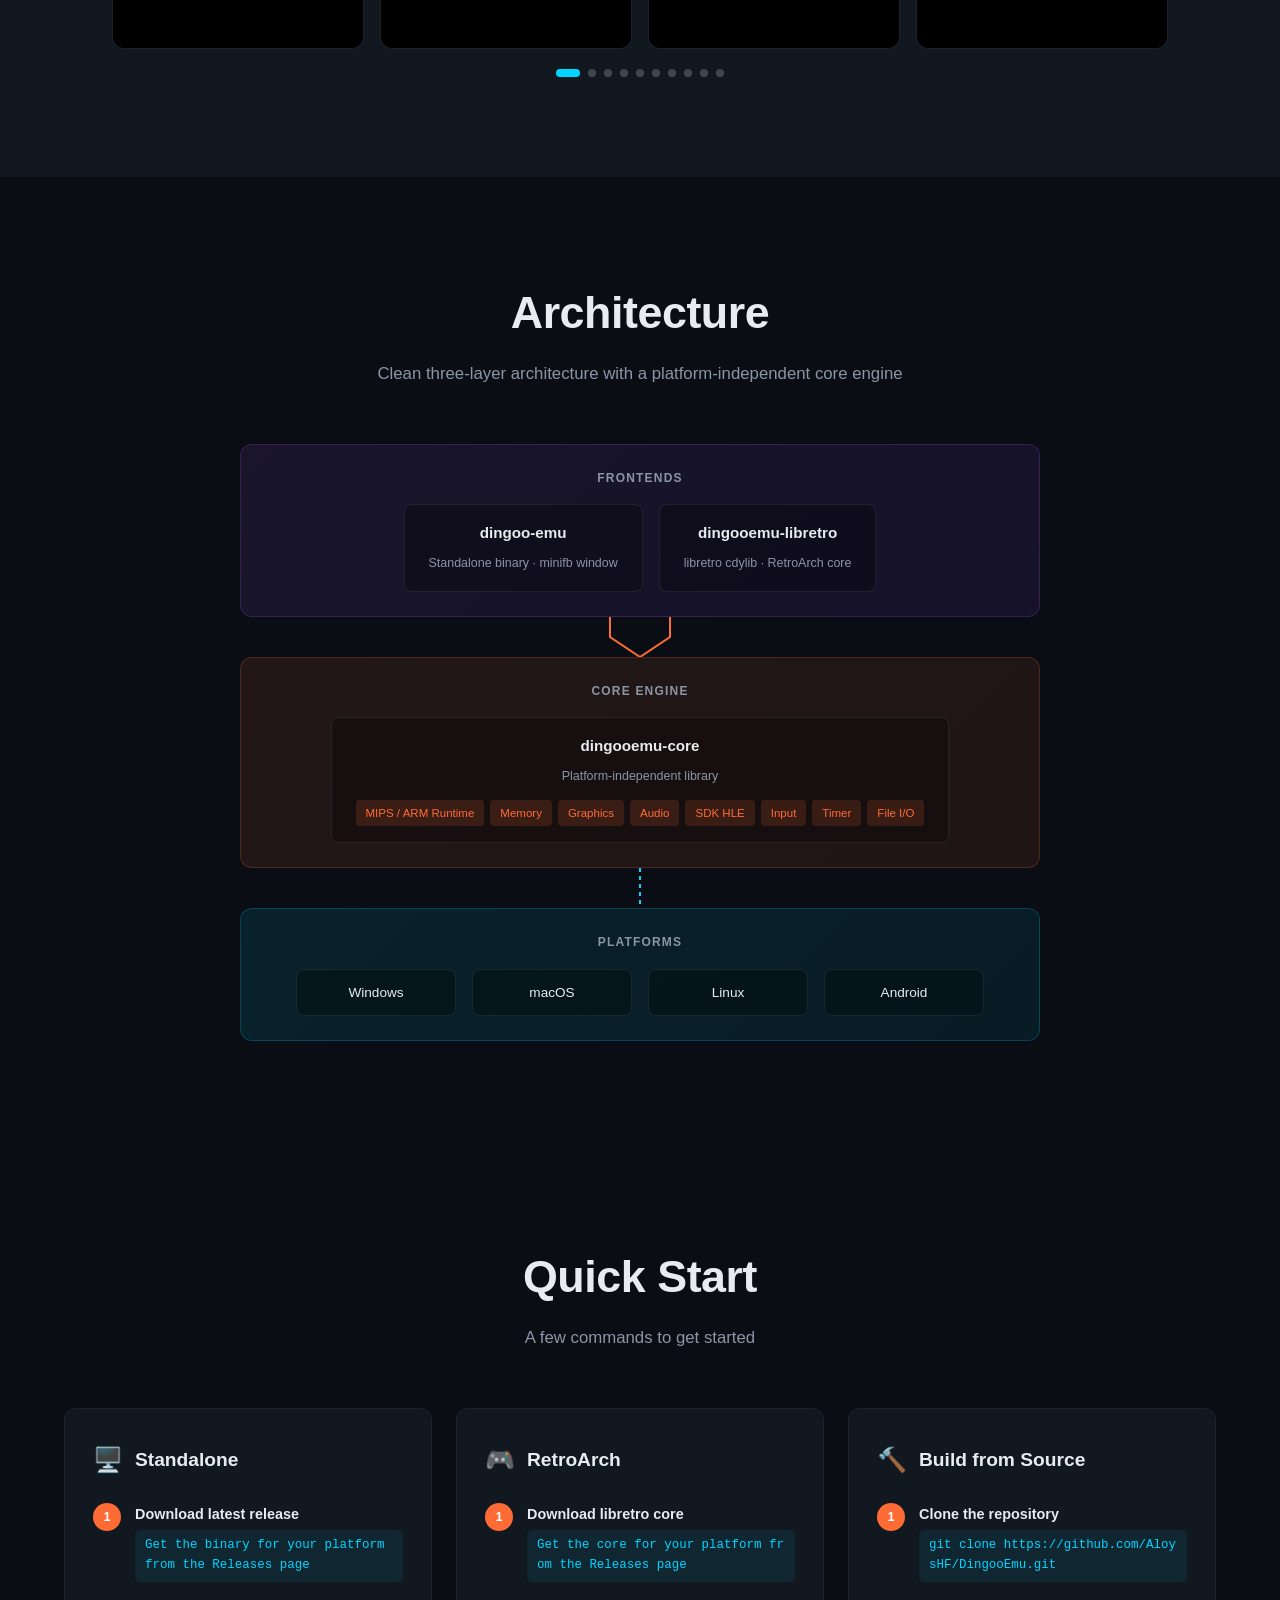
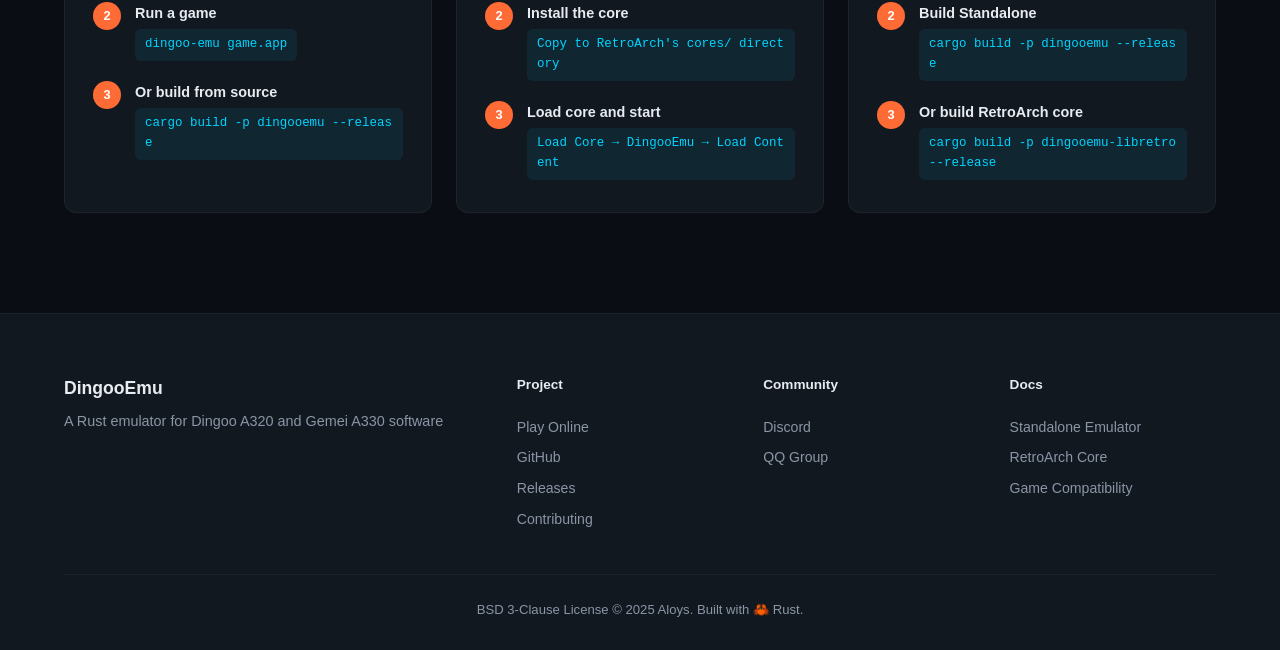
==== commit a3e84925: "Add EmulatorJS browser core and online play page Build the libretro core as a WebAssembly static lib" ====
--- a/site/index.html
+++ b/site/index.html
@@ -20,6 +20,7 @@
       <div class="nav-links">
         <a href="#features" data-i18n="nav-features">核心特性</a>
         <a href="#gallery" data-i18n="nav-games">游戏库</a>
+        <a href="play.html" data-i18n="nav-play">在线试玩</a>
         <a href="#architecture" data-i18n="nav-arch">技术架构</a>
         <a href="#quickstart" data-i18n="nav-quickstart">快速开始</a>
         <button id="lang-toggle" class="lang-toggle" aria-label="Switch language">EN</button>
@@ -52,7 +53,11 @@
         <img src="https://sonarcloud.io/api/project_badges/measure?project=AloysHF_DingooEmu&metric=alert_status&style=for-the-badge" alt="Quality Gate">
       </div>
       <div class="hero-actions">
-        <a href="https://github.com/AloysHF/DingooEmu/releases/latest" class="btn btn-primary" target="_blank">
+        <a href="play.html" class="btn btn-primary">
+          <svg width="16" height="16" viewBox="0 0 16 16" fill="currentColor"><path d="M4 2.5v11a.5.5 0 0 0 .76.43l9-5.5a.5.5 0 0 0 0-.86l-9-5.5A.5.5 0 0 0 4 2.5z"/></svg>
+          <span data-i18n="hero-play">在线试玩</span>
+        </a>
+        <a href="https://github.com/AloysHF/DingooEmu/releases/latest" class="btn btn-secondary" target="_blank">
           <svg width="16" height="16" viewBox="0 0 16 16" fill="currentColor"><path d="M2.75 14A1.75 1.75 0 011 12.25v-2.5a.75.75 0 011.5 0v2.5c0 .138.112.25.25.25h10.5a.25.25 0 00.25-.25v-2.5a.75.75 0 011.5 0v2.5A1.75 1.75 0 0113.25 14H2.75z"/><path d="M7.25 7.689V2a.75.75 0 011.5 0v5.689l1.97-1.969a.749.749 0 111.06 1.06l-3.25 3.25a.749.749 0 01-1.06 0L4.22 6.78a.749.749 0 111.06-1.06l1.97 1.969z"/></svg>
           <span data-i18n="hero-download">下载</span>
         </a>
@@ -361,6 +366,7 @@
         </div>
         <div class="footer-links">
           <h4 data-i18n="footer-project">项目</h4>
+          <a href="play.html" data-i18n="footer-play">在线试玩</a>
           <a href="https://github.com/AloysHF/DingooEmu" target="_blank">GitHub</a>
           <a href="https://github.com/AloysHF/DingooEmu/releases" target="_blank">Releases</a>
           <a href="https://github.com/AloysHF/DingooEmu/blob/master/docs/CONTRIBUTING.md" target="_blank" data-i18n="footer-contributing">贡献指南</a>
--- a/site/css/style.css
+++ b/site/css/style.css
@@ -1162,3 +1162,150 @@
   .carousel-card-overlay { opacity: 1; }
   .carousel-btn { width: 28px; height: 28px; font-size: 1rem; }
 }
+
+/* ============================================================
+   BROWSER PLAY PAGE
+   ============================================================ */
+body.play-page { padding-top: 64px; }
+
+.play-page #navbar {
+  background: rgba(10, 14, 20, 0.92);
+  backdrop-filter: blur(16px);
+  -webkit-backdrop-filter: blur(16px);
+  border-bottom: 1px solid rgba(255, 255, 255, 0.05);
+}
+
+.play-main { max-width: 1040px; margin: 0 auto; padding: 56px 24px 90px; }
+
+.play-eyebrow {
+  color: var(--cyan);
+  font-family: var(--font-mono);
+  font-size: 0.7rem;
+  font-weight: 700;
+  letter-spacing: 0.17em;
+}
+.play-pulse {
+  display: inline-block;
+  width: 7px;
+  height: 7px;
+  margin-right: 8px;
+  border-radius: 50%;
+  background: var(--cyan);
+  box-shadow: 0 0 0 0 rgba(0, 212, 255, 0.7);
+  animation: play-pulse 2s infinite;
+}
+@keyframes play-pulse {
+  70% { box-shadow: 0 0 0 9px rgba(0, 212, 255, 0); }
+}
+
+.play-title {
+  margin: 18px 0 18px;
+  font-size: clamp(2.4rem, 5vw, 3.8rem);
+  line-height: 1.04;
+  letter-spacing: -0.03em;
+  font-weight: 800;
+}
+.play-title span { color: var(--cyan); }
+
+.play-subtitle { max-width: 760px; color: var(--text-dim); }
+.play-subtitle strong { color: var(--text); }
+
+.play-main code {
+  padding: 1px 5px;
+  border-radius: 4px;
+  background: rgba(255, 255, 255, 0.06);
+  color: var(--text);
+  font-family: var(--font-mono);
+  font-size: 0.92em;
+}
+
+.play-stage {
+  position: relative;
+  margin-top: 32px;
+  aspect-ratio: 4 / 3;
+  min-height: 400px;
+  background: #05070a;
+  border: 1px solid rgba(255, 255, 255, 0.08);
+  border-radius: var(--radius);
+  overflow: hidden;
+  transition: border-color 0.2s, box-shadow 0.2s;
+}
+.play-stage.is-drop {
+  border-color: var(--cyan);
+  box-shadow: 0 0 0 3px rgba(0, 212, 255, 0.18);
+}
+#game { position: absolute; inset: 0; }
+
+.play-overlay {
+  position: absolute;
+  inset: 0;
+  z-index: 5;
+  display: flex;
+  flex-direction: column;
+  align-items: center;
+  justify-content: center;
+  gap: 12px;
+  padding: 32px;
+  overflow: auto;
+  text-align: center;
+  background: rgba(10, 14, 20, 0.96);
+}
+.play-overlay[hidden] { display: none; }
+.play-overlay h2 { margin: 0; font-size: clamp(1.3rem, 2.6vw, 1.9rem); }
+.play-overlay p { max-width: 560px; margin: 0; color: var(--text-dim); font-size: 0.9rem; }
+.play-overlay .play-picker-error { color: var(--orange); font-weight: 700; }
+.play-overlay .play-picker-hint { color: var(--text-dim); font-size: 0.78rem; }
+.play-picker-hint a, .play-note a { color: var(--cyan); }
+.play-pick { margin-top: 8px; }
+
+.play-controls {
+  display: flex;
+  flex-wrap: wrap;
+  align-items: center;
+  gap: 10px 22px;
+  margin-top: 20px;
+  color: var(--text-dim);
+  font-size: 0.76rem;
+}
+
+.play-controls kbd {
+  padding: 2px 6px;
+  border: 1px solid rgba(255, 255, 255, 0.18);
+  border-bottom-width: 2px;
+  border-radius: 4px;
+  background: var(--dark-3);
+  color: var(--text);
+  font-family: var(--font-mono);
+  font-size: 0.7rem;
+}
+
+.play-reset {
+  margin-left: auto;
+  padding: 8px 14px;
+  border: 1px solid rgba(0, 212, 255, 0.35);
+  border-radius: 6px;
+  background: transparent;
+  color: var(--cyan);
+  font-size: 0.76rem;
+  font-weight: 700;
+  cursor: pointer;
+  transition: background 0.2s, color 0.2s;
+}
+.play-reset:hover { background: rgba(0, 212, 255, 0.12); }
+
+.play-note {
+  max-width: 820px;
+  margin: 32px 0 0;
+  padding-top: 20px;
+  border-top: 1px solid rgba(255, 255, 255, 0.06);
+  color: var(--text-dim);
+  font-size: 0.78rem;
+}
+
+@media (max-width: 768px) {
+  .play-main { padding: 36px 16px 70px; }
+  .play-stage { min-height: 0; }
+  .play-overlay { padding: 20px; }
+  .play-controls { gap: 9px 16px; }
+  .play-reset { margin-left: 0; }
+}
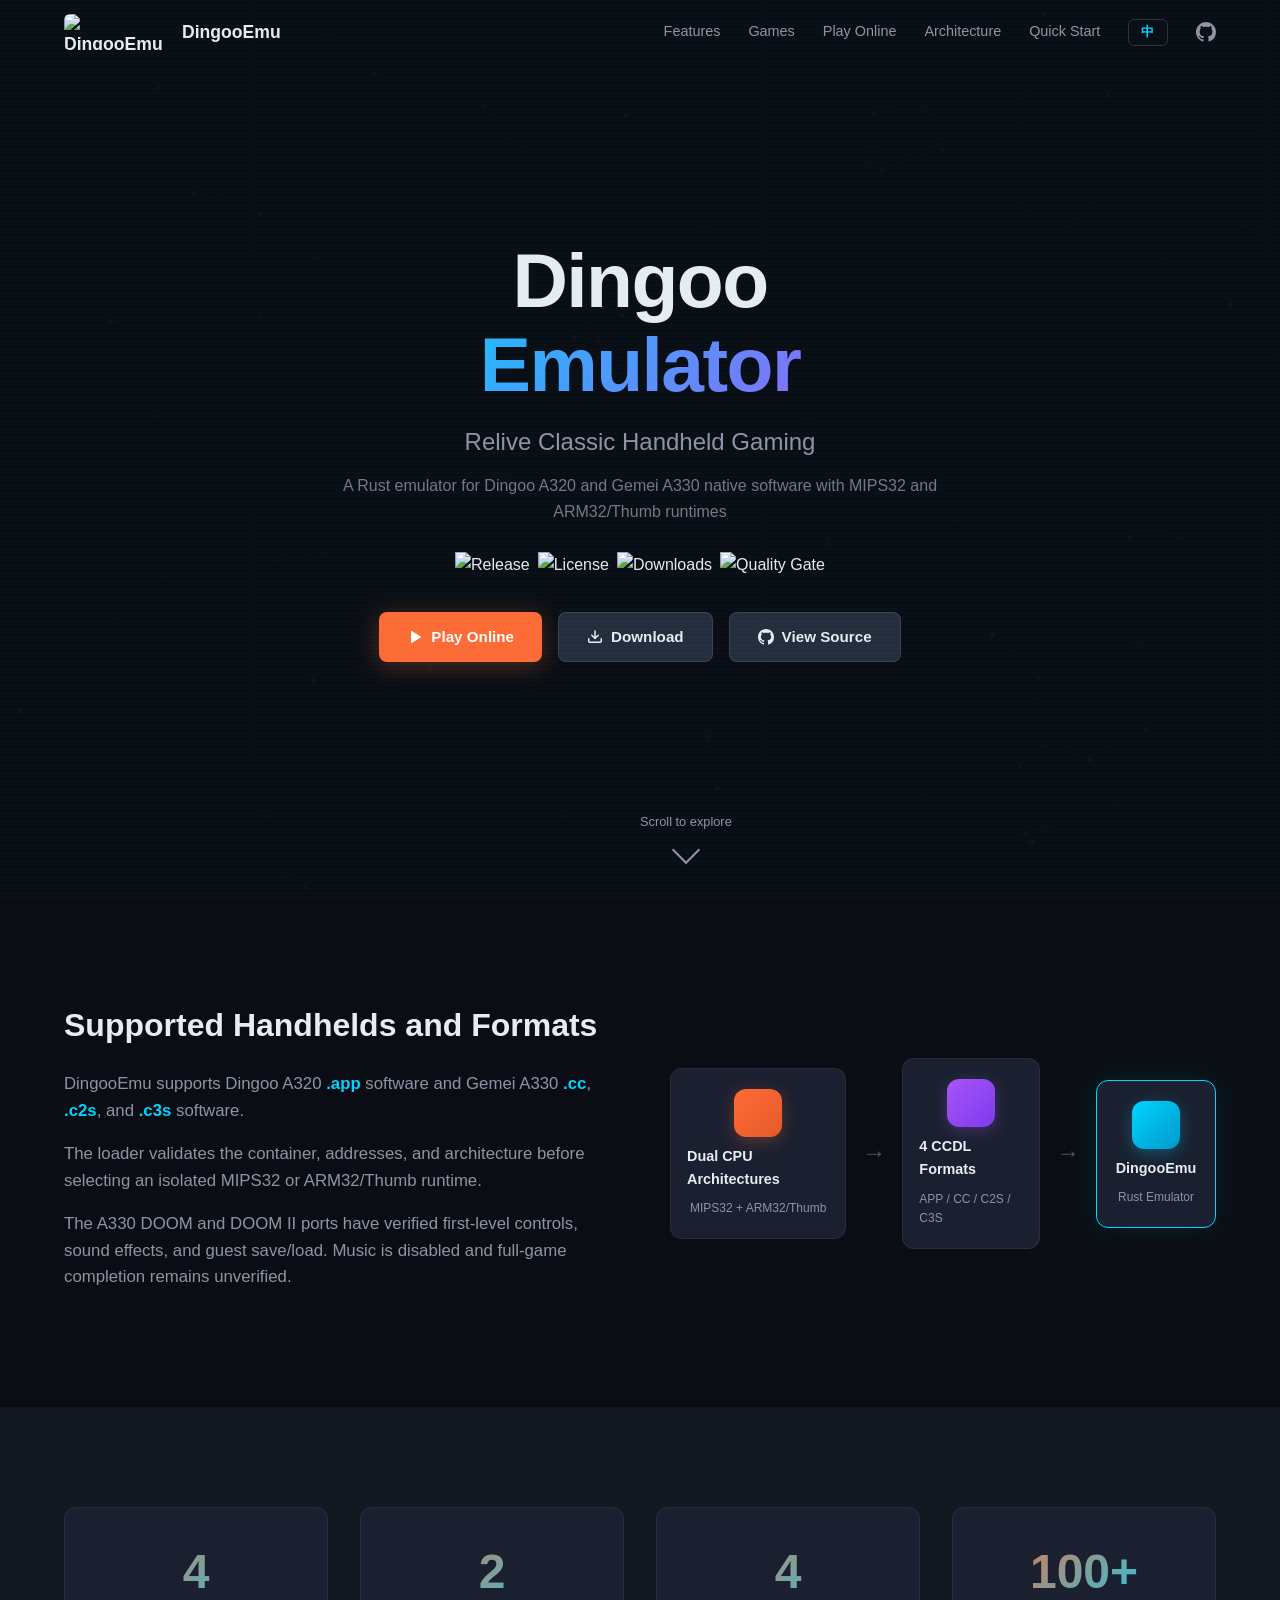
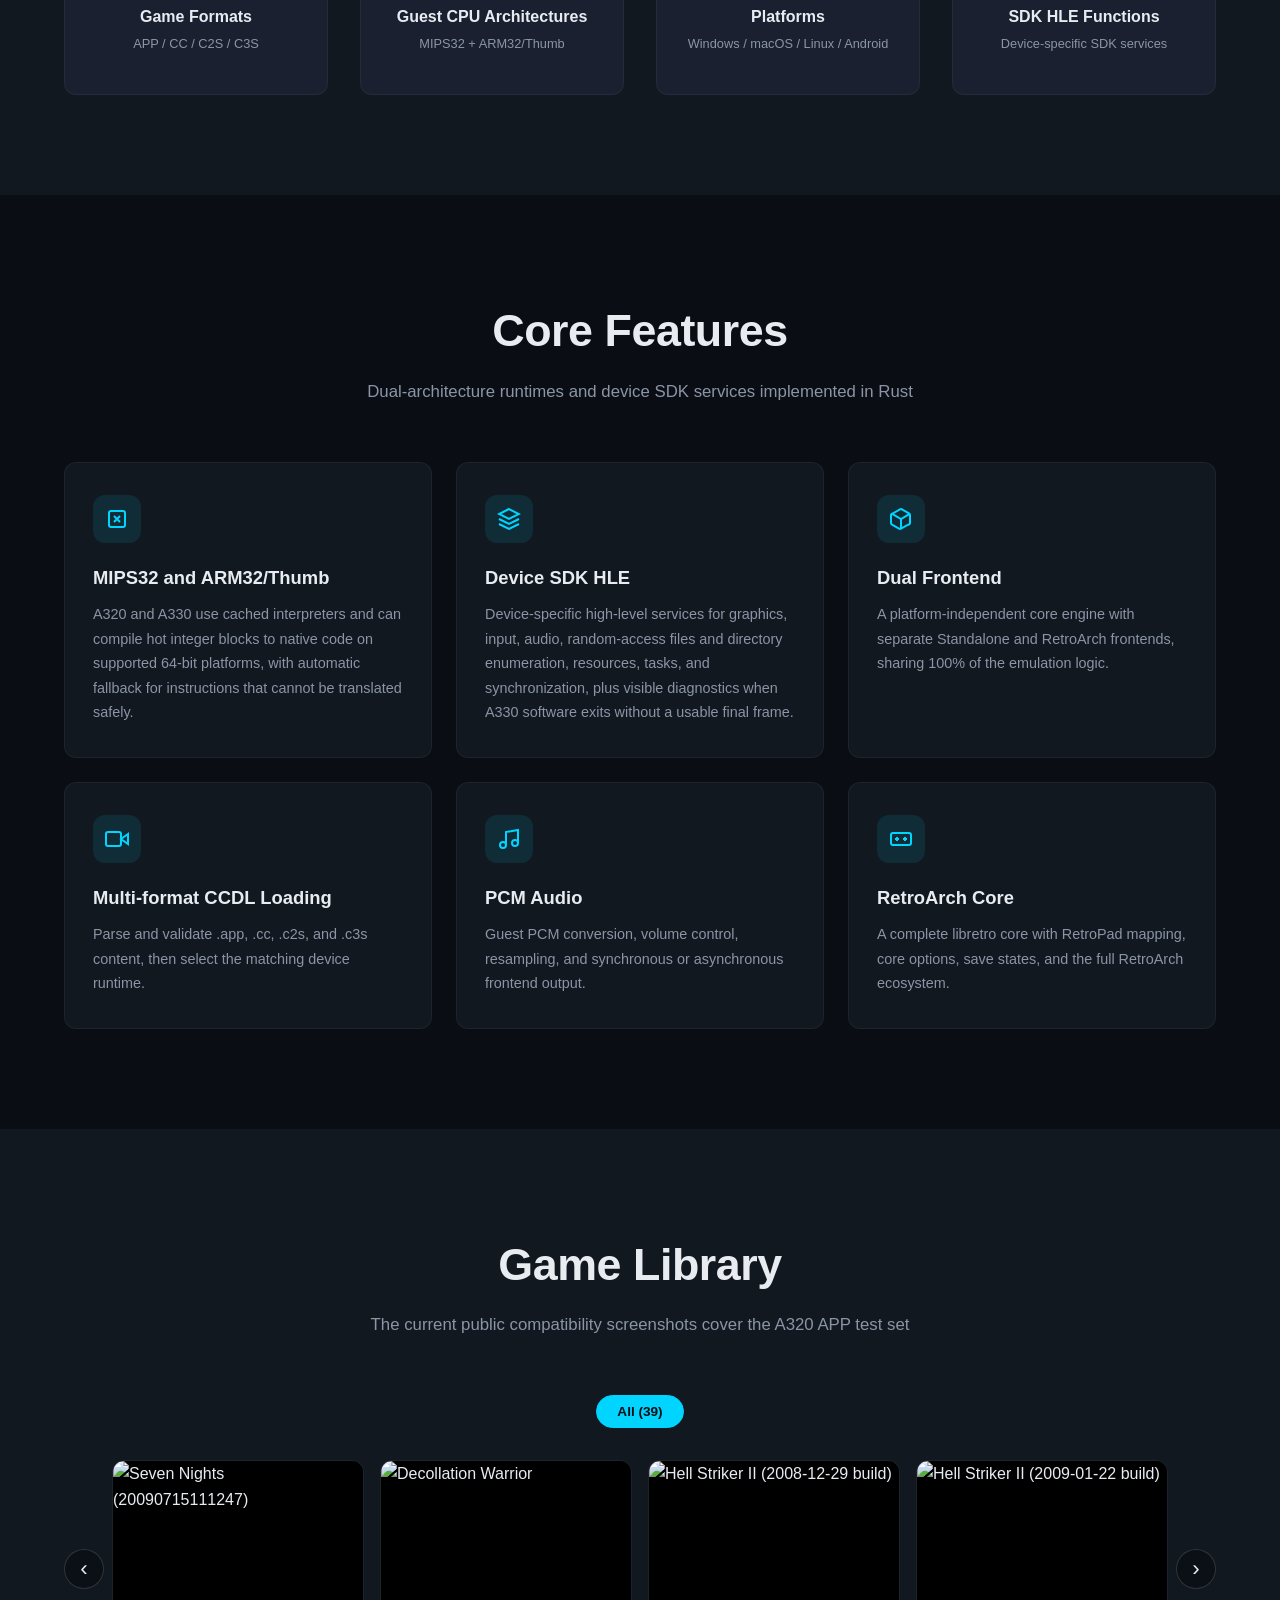
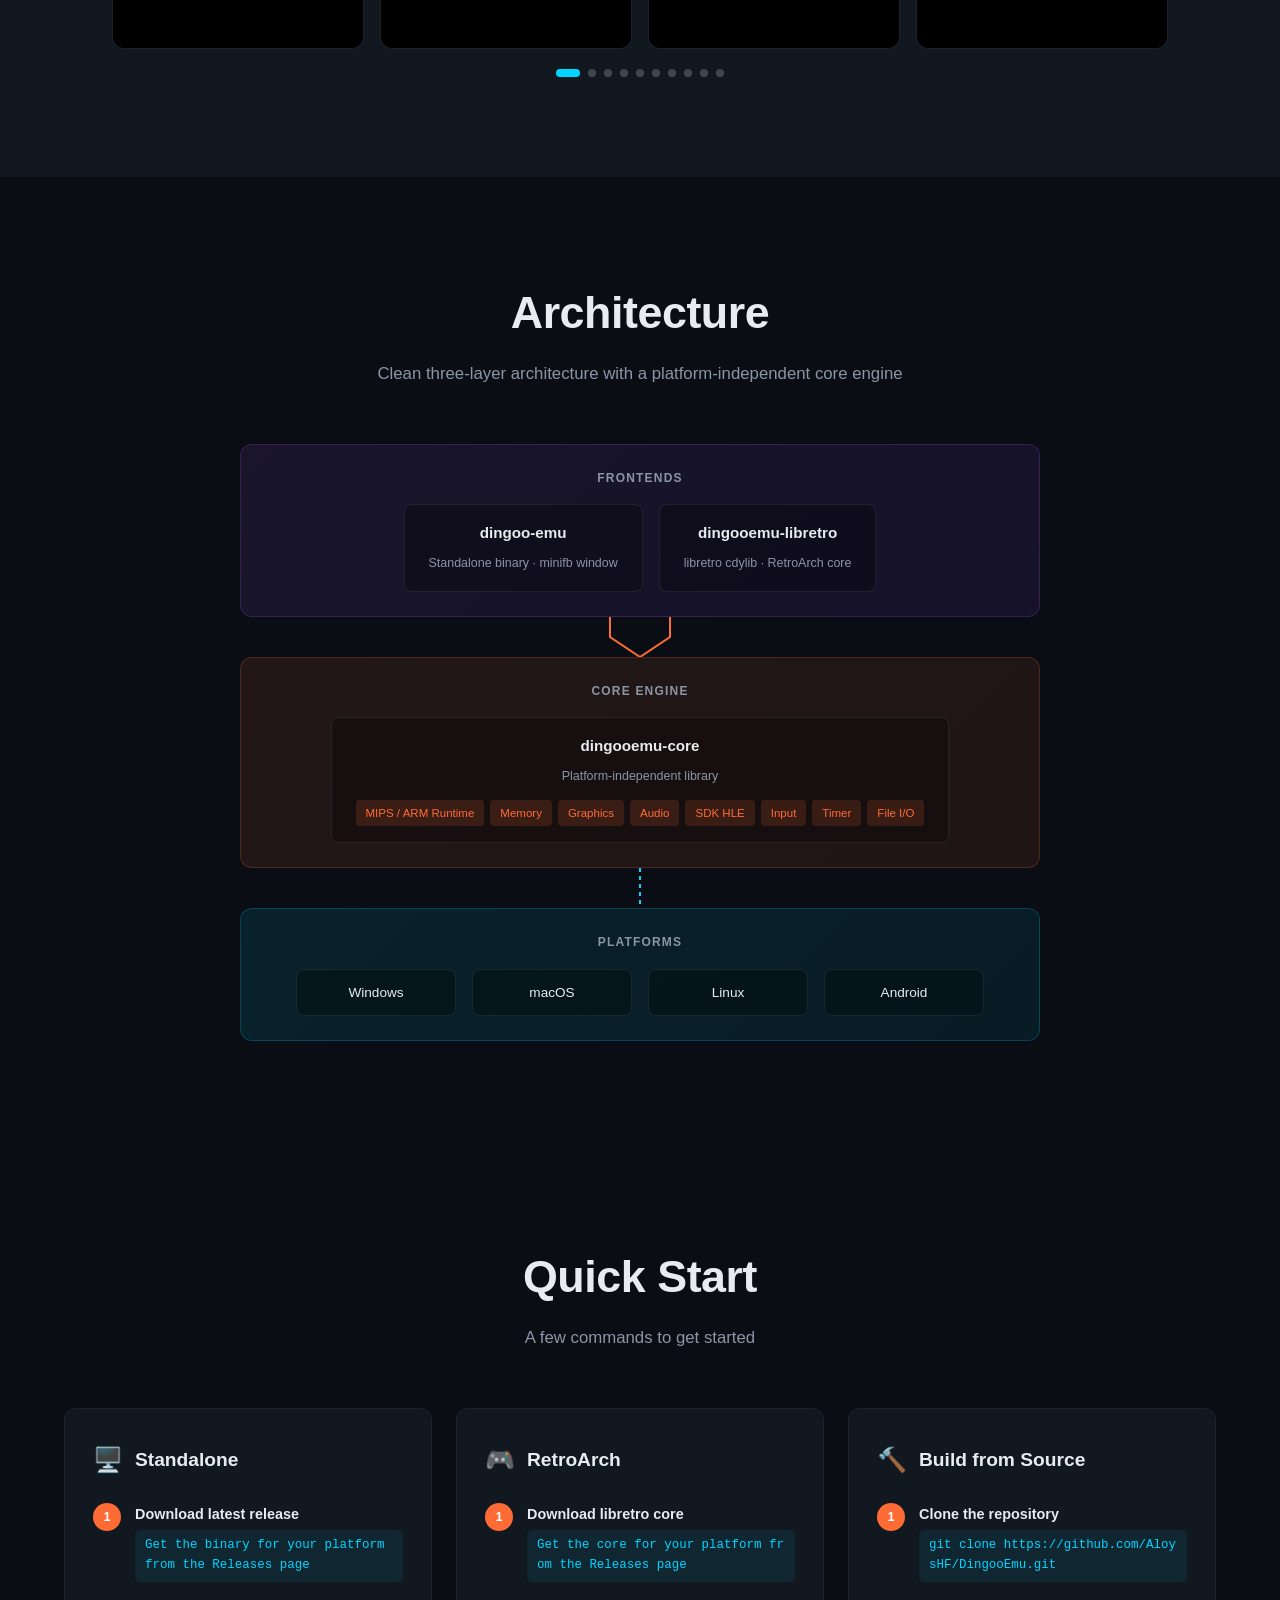
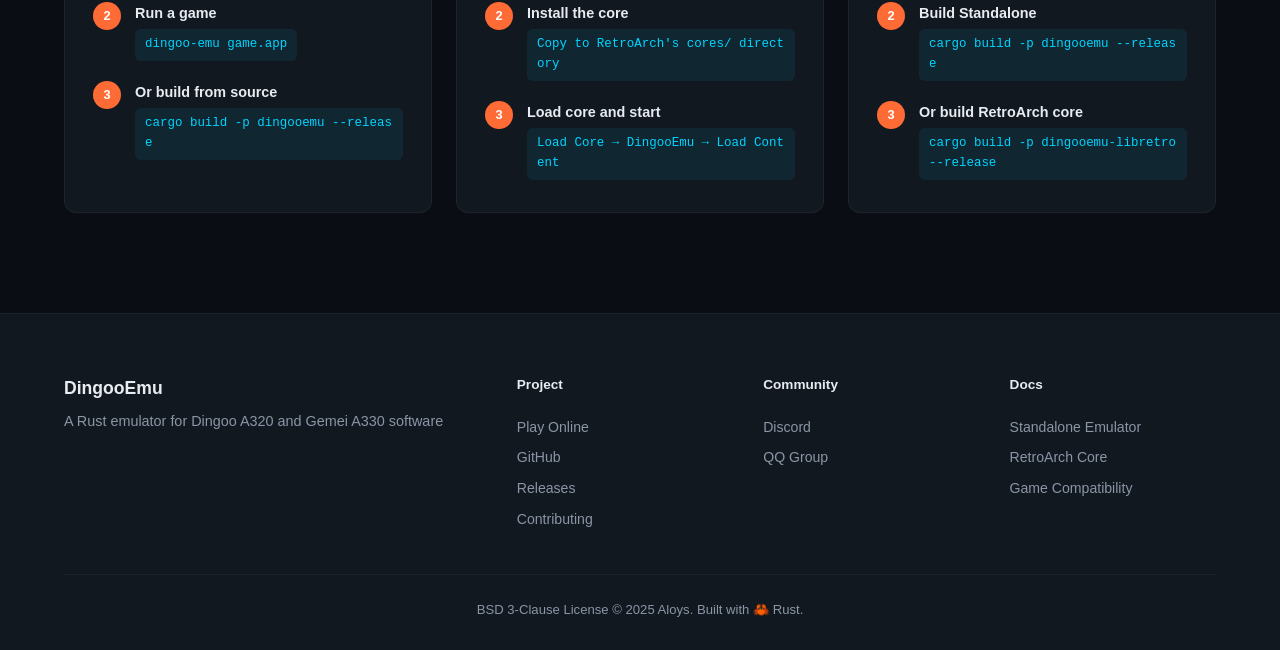
==== commit 2a62d9de: "Unify brand assets to 1024x1024 icon and 1800x600 banner" ====
--- a/site/index.html
+++ b/site/index.html
@@ -5,7 +5,7 @@
   <meta name="viewport" content="width=device-width, initial-scale=1.0">
   <title>DingooEmu — 丁果 A320 与歌美 A330 模拟器</title>
   <meta name="description" content="用 Rust 编写的丁果 A320 与歌美 A330 模拟器，支持 APP、CC、C2S、C3S 和 MIPS32、ARM32/Thumb 双架构">
-  <link rel="icon" type="image/png" href="res/logo-banner.png">
+  <link rel="icon" type="image/png" href="res/logo.png">
   <link rel="stylesheet" href="css/style.css">
 </head>
 <body>
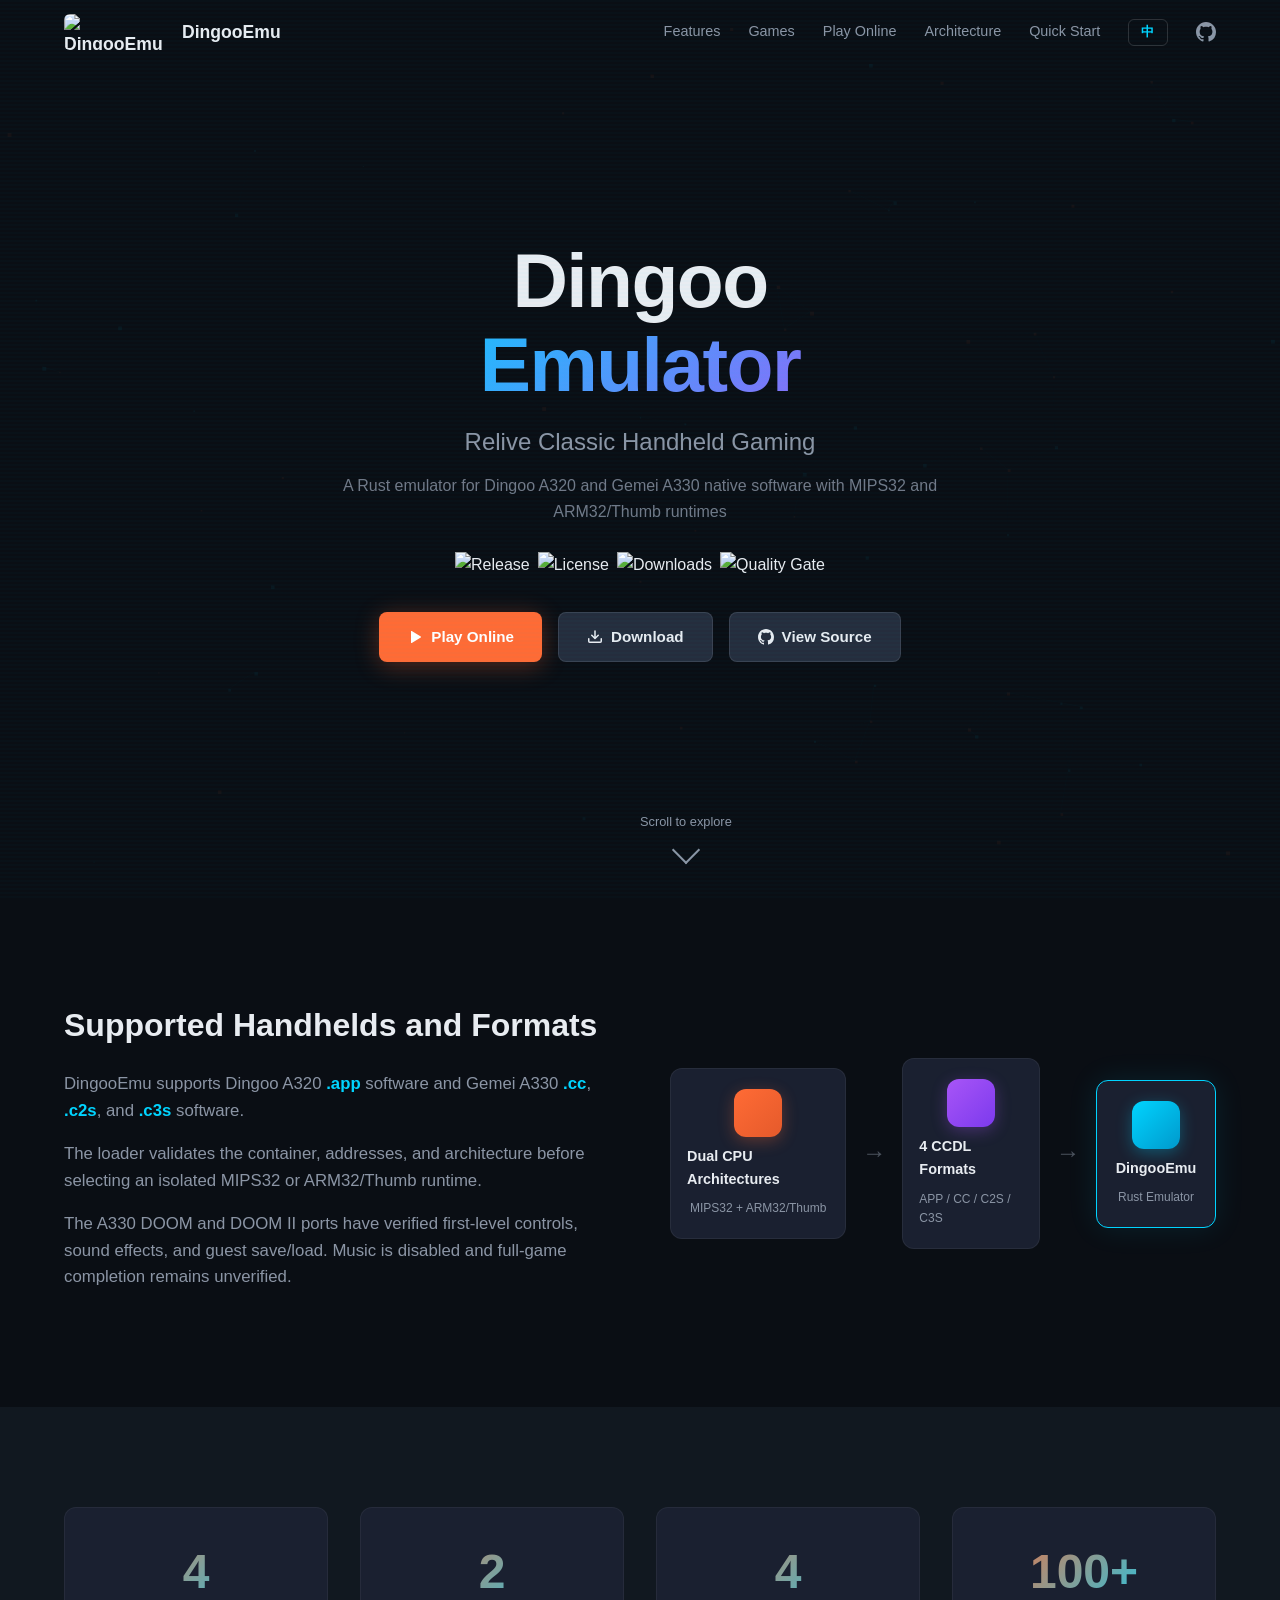
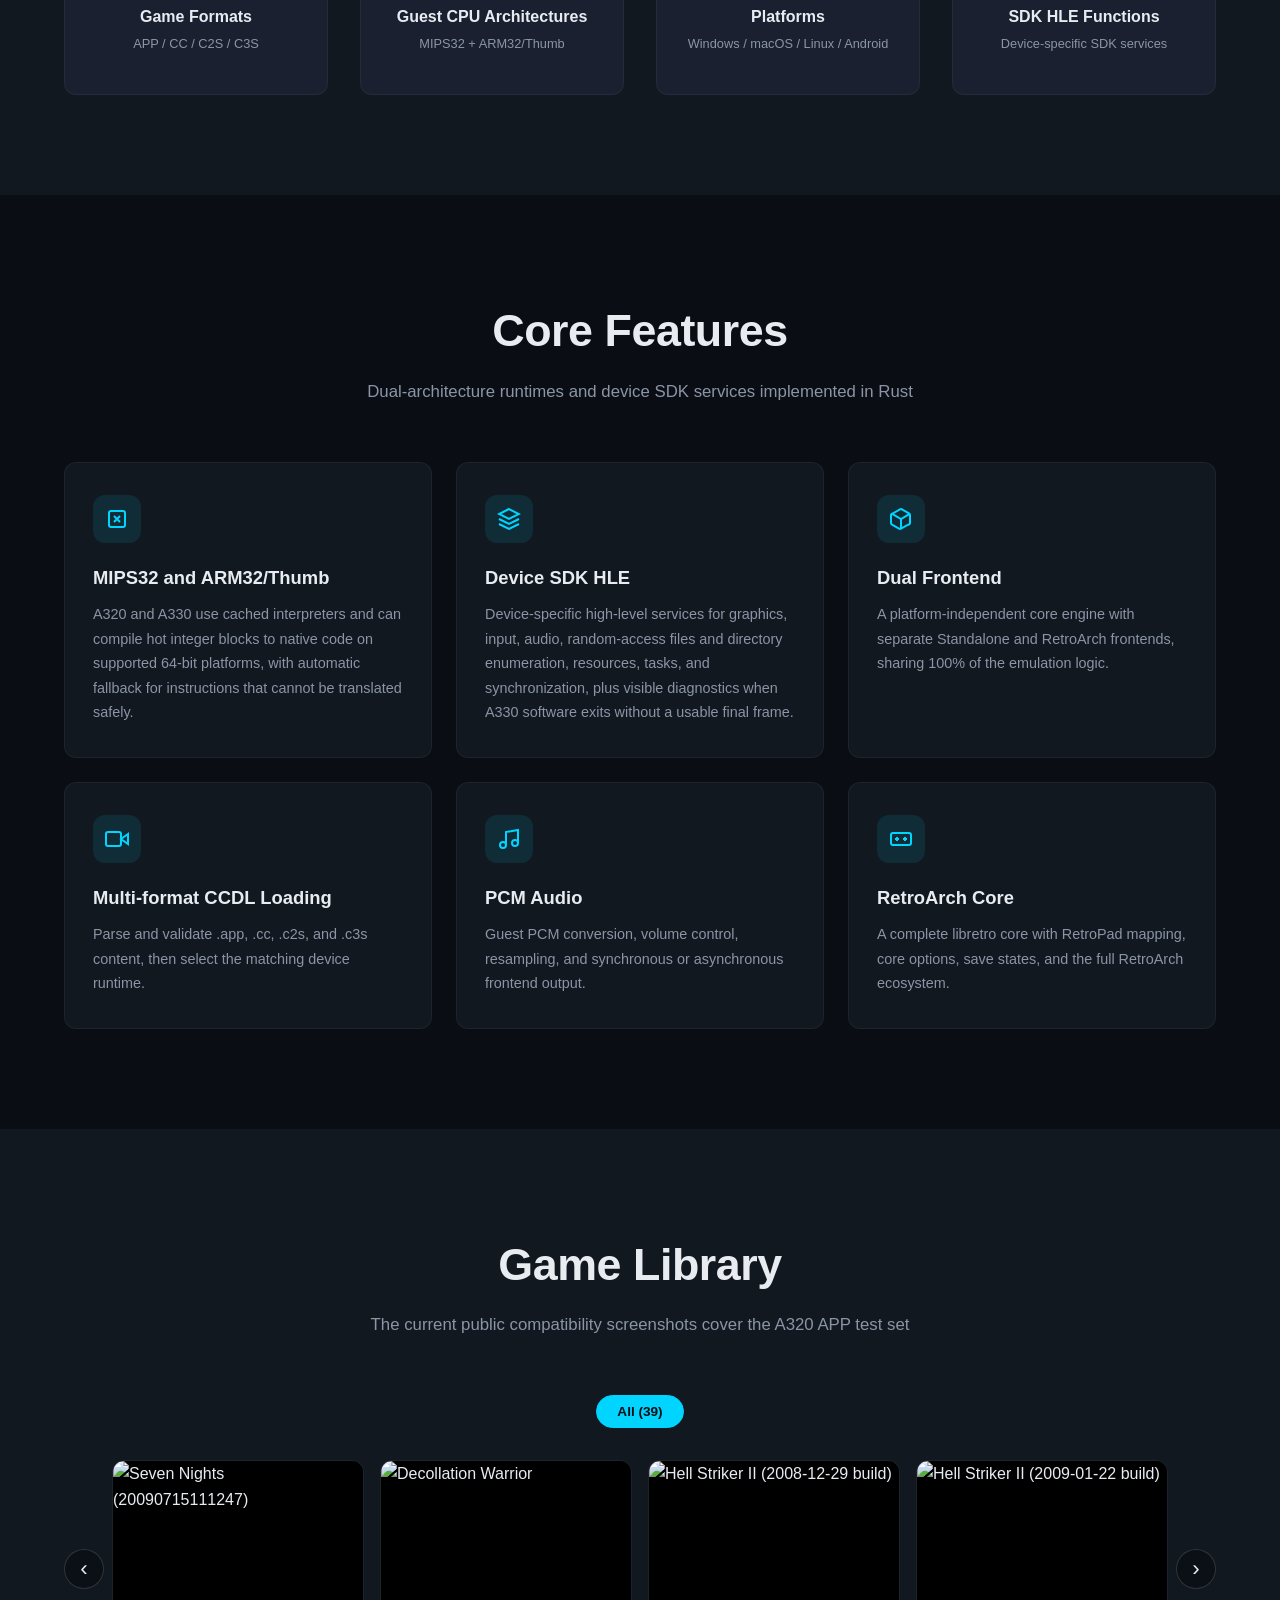
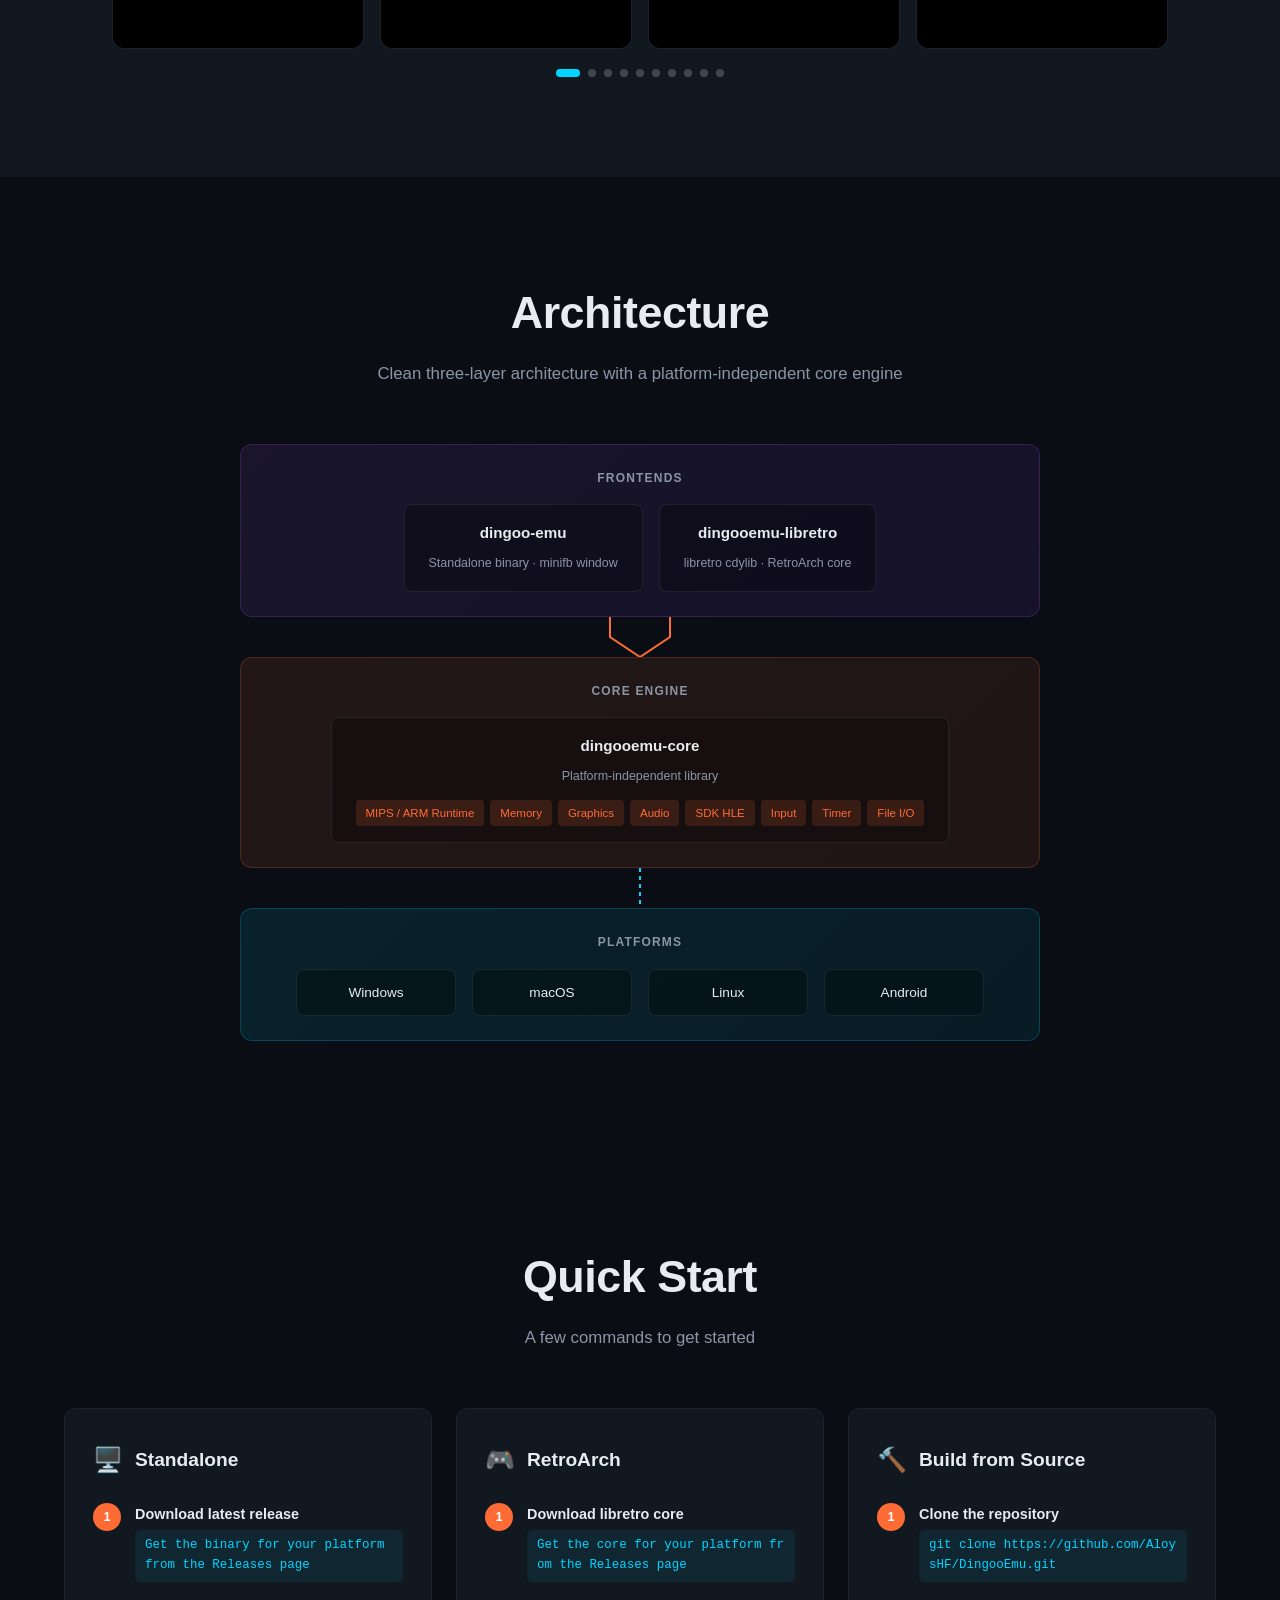
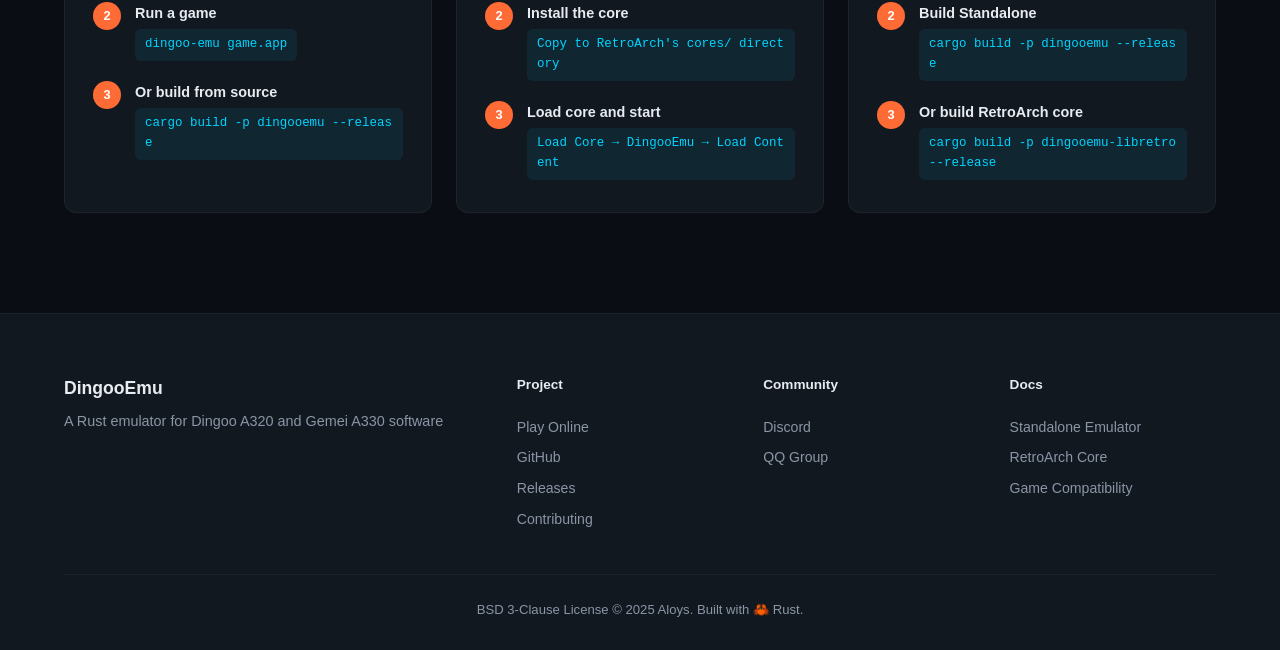
==== commit 9456762c: "docs: update Discord invite link" ====
--- a/site/index.html
+++ b/site/index.html
@@ -373,7 +373,7 @@
         </div>
         <div class="footer-links">
           <h4 data-i18n="footer-community">社区</h4>
-          <a href="https://discord.gg/7XDdSrYD" target="_blank">Discord</a>
+          <a href="https://discord.gg/E4SQjXUkZy" target="_blank">Discord</a>
           <a href="https://qm.qq.com/q/LAO7DKAWUC" target="_blank">QQ Group</a>
         </div>
         <div class="footer-links">
